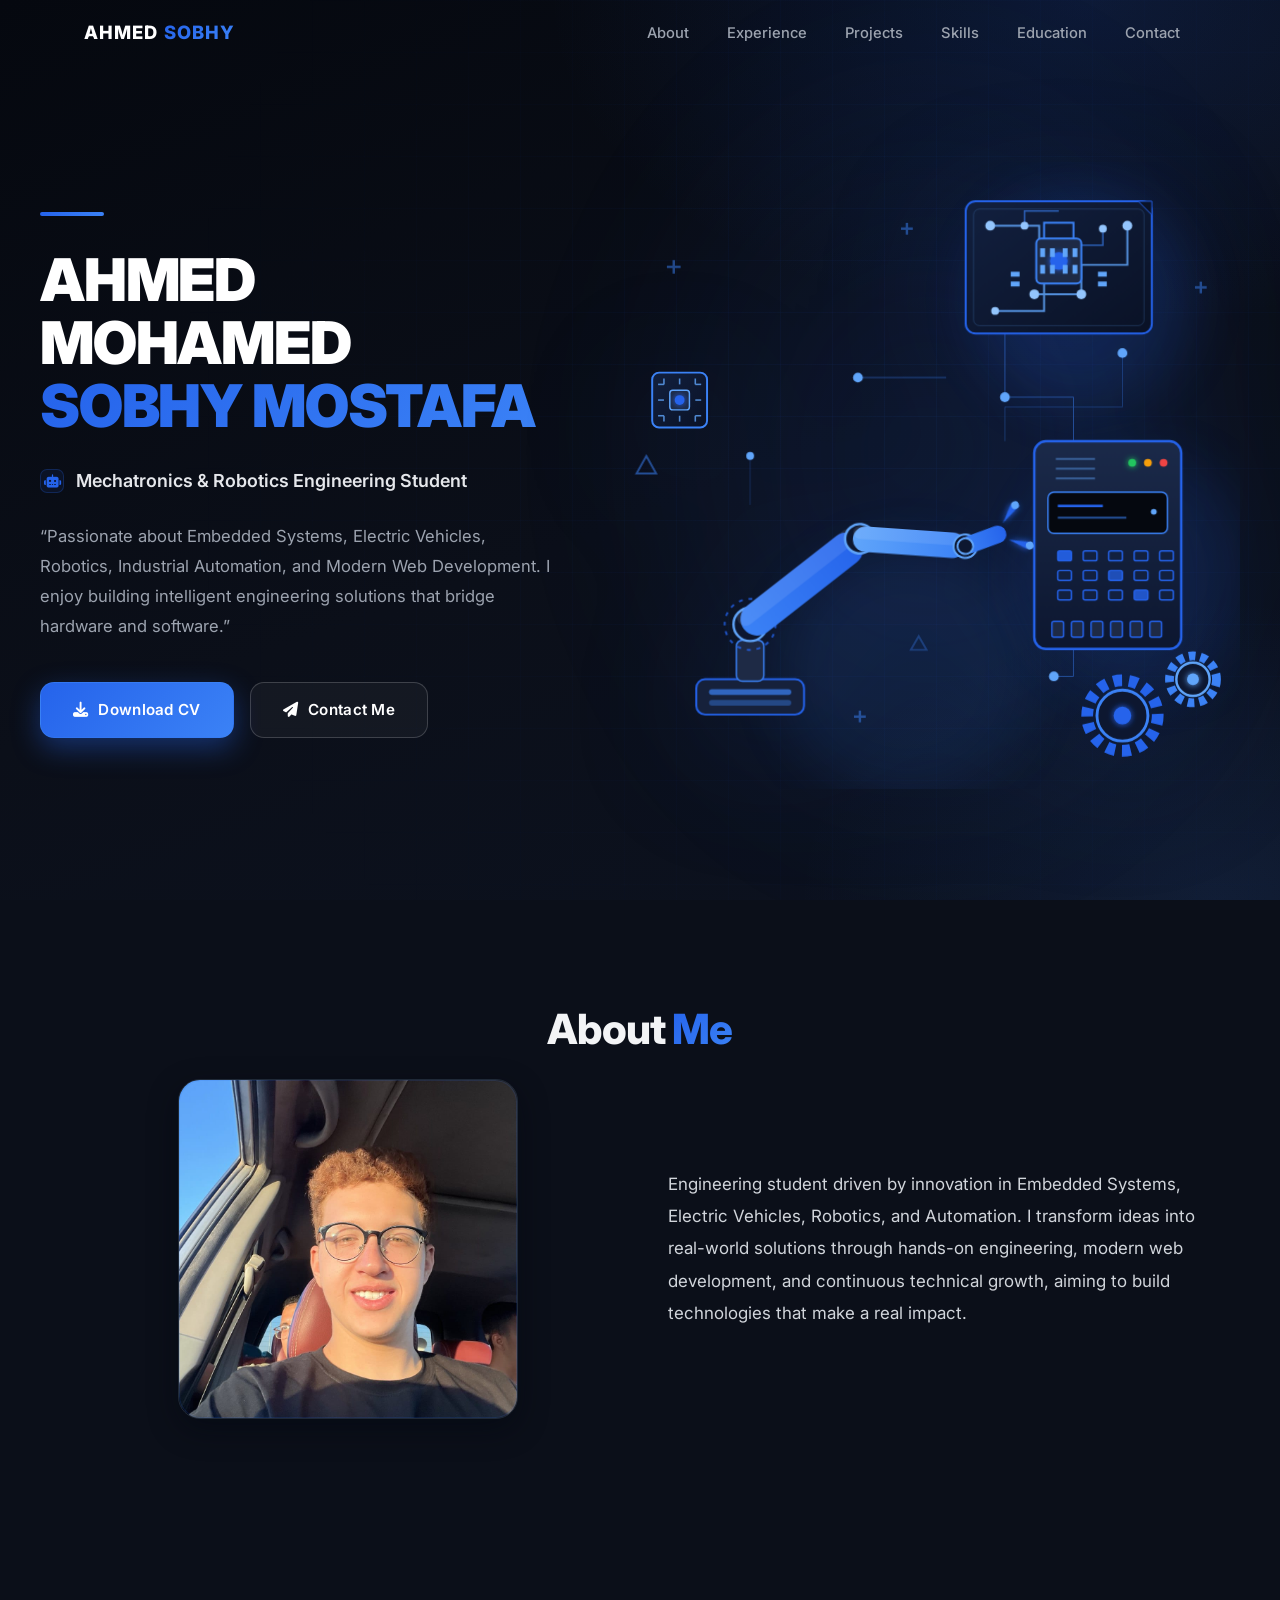
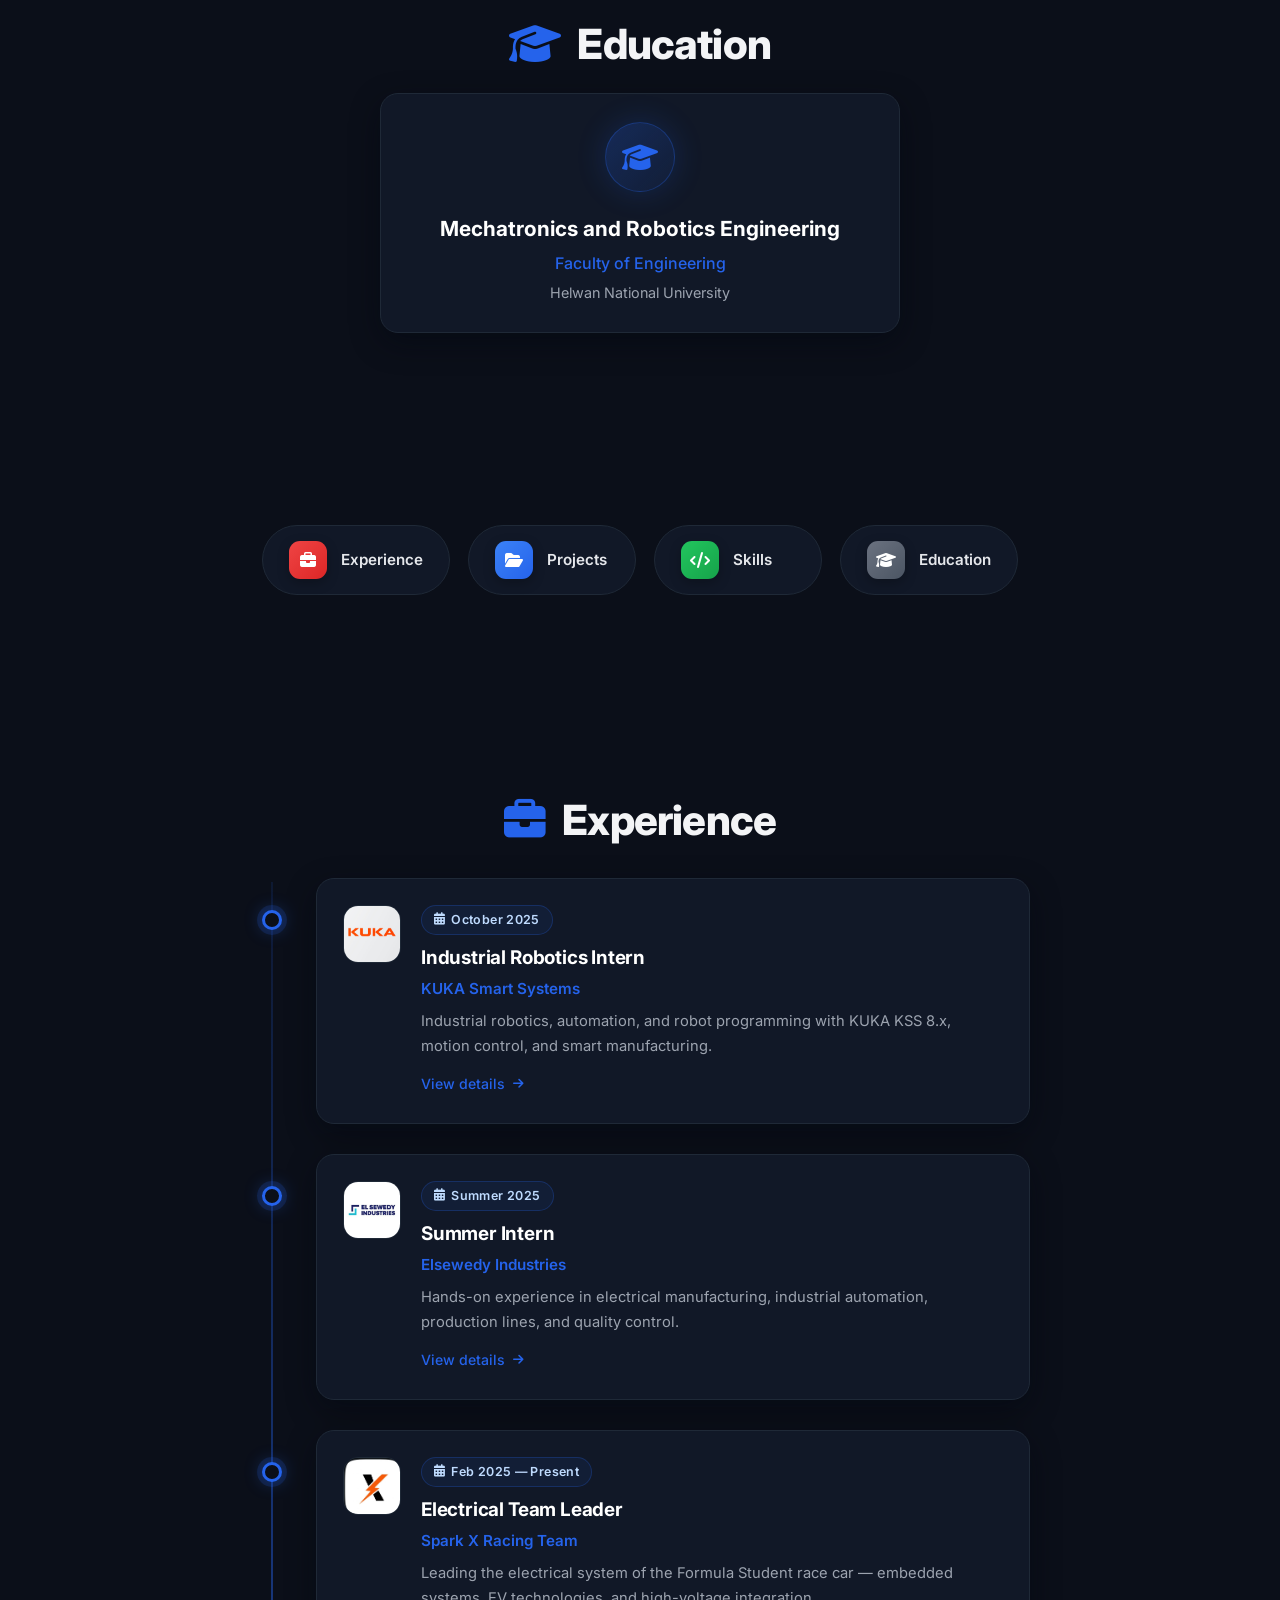
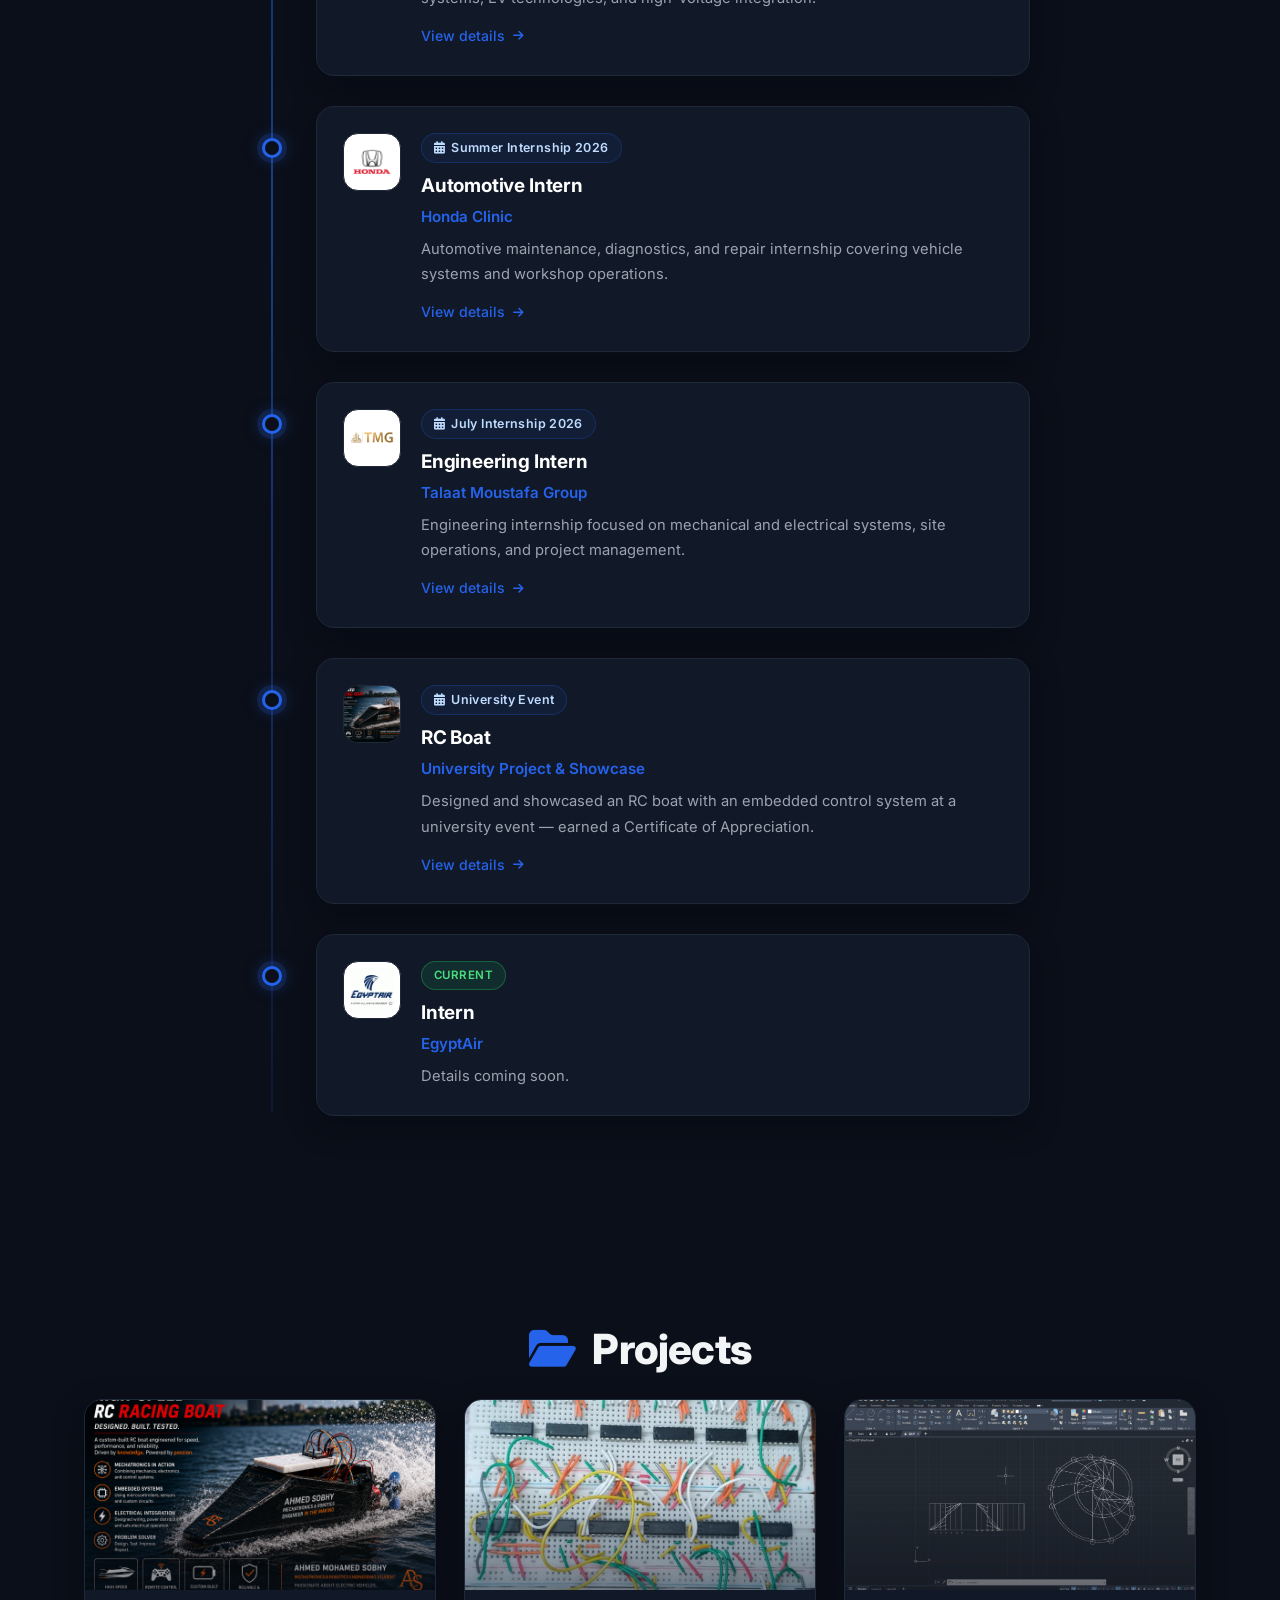
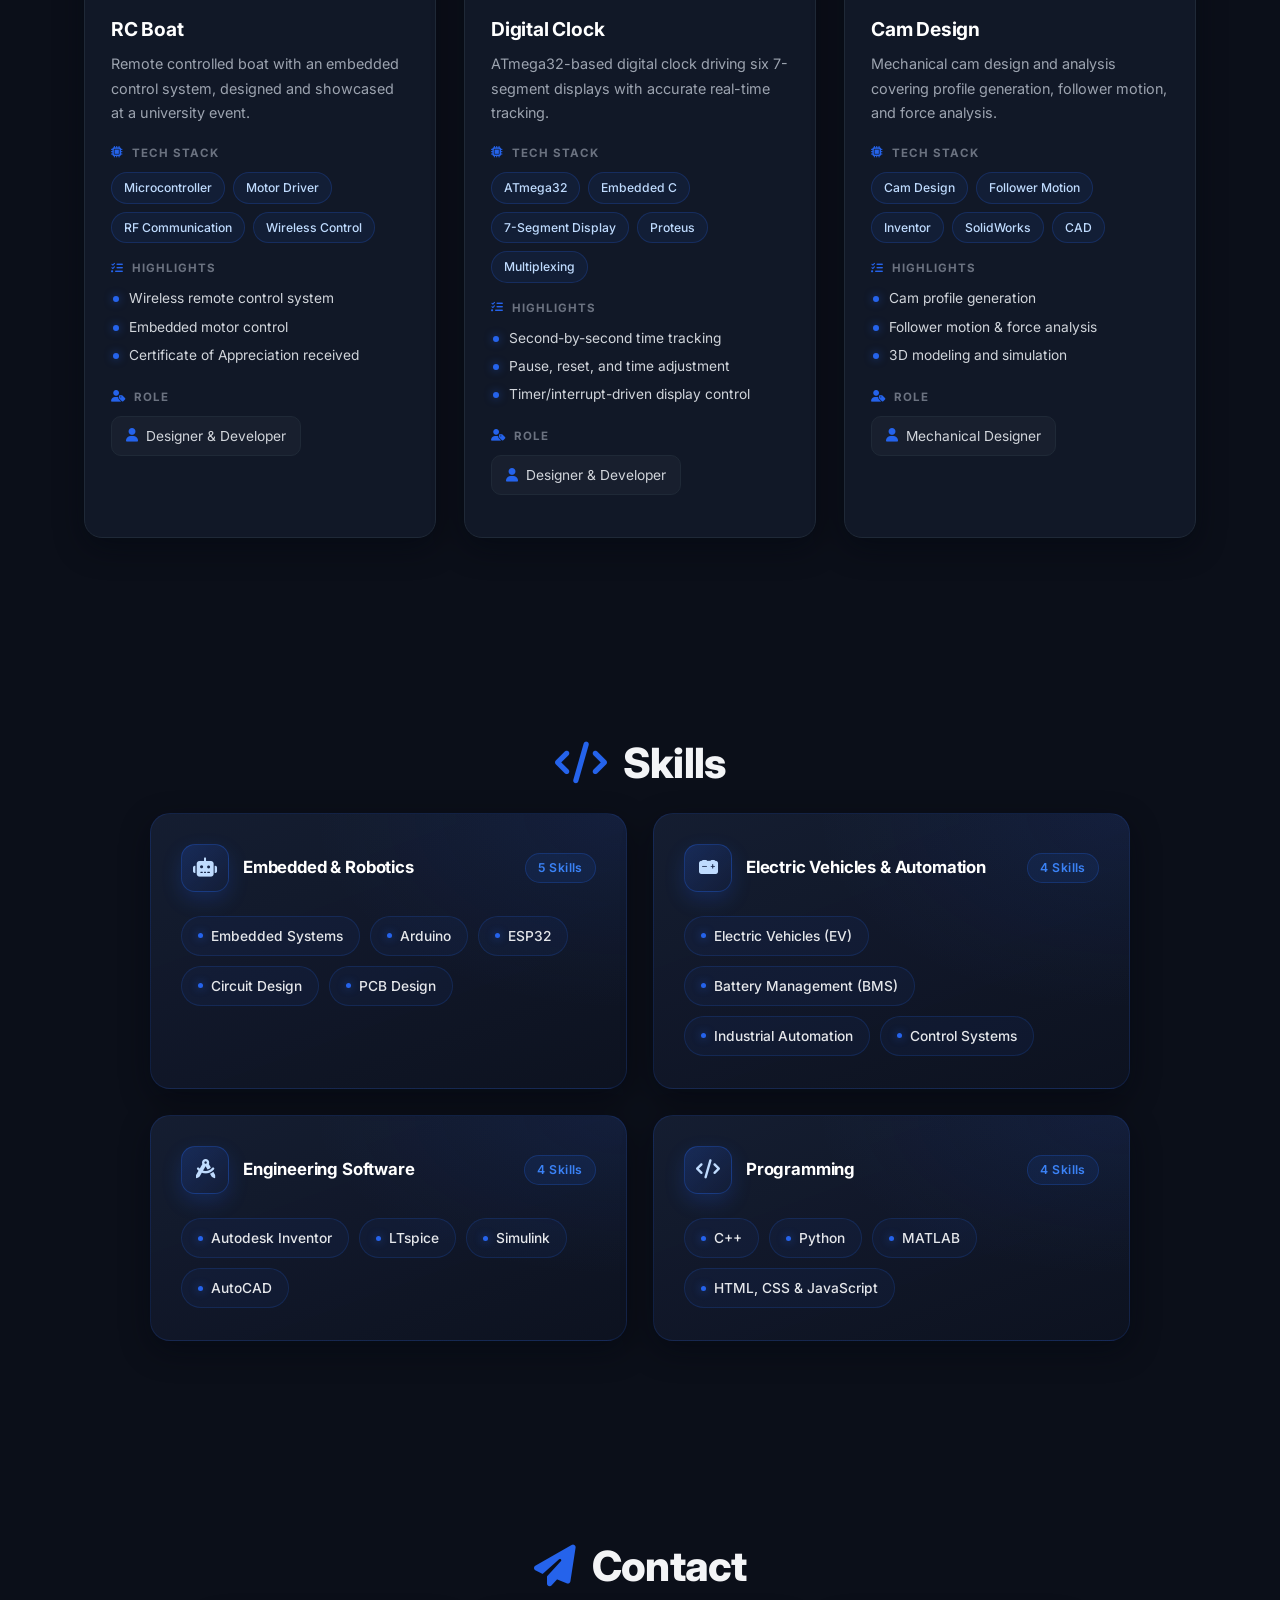
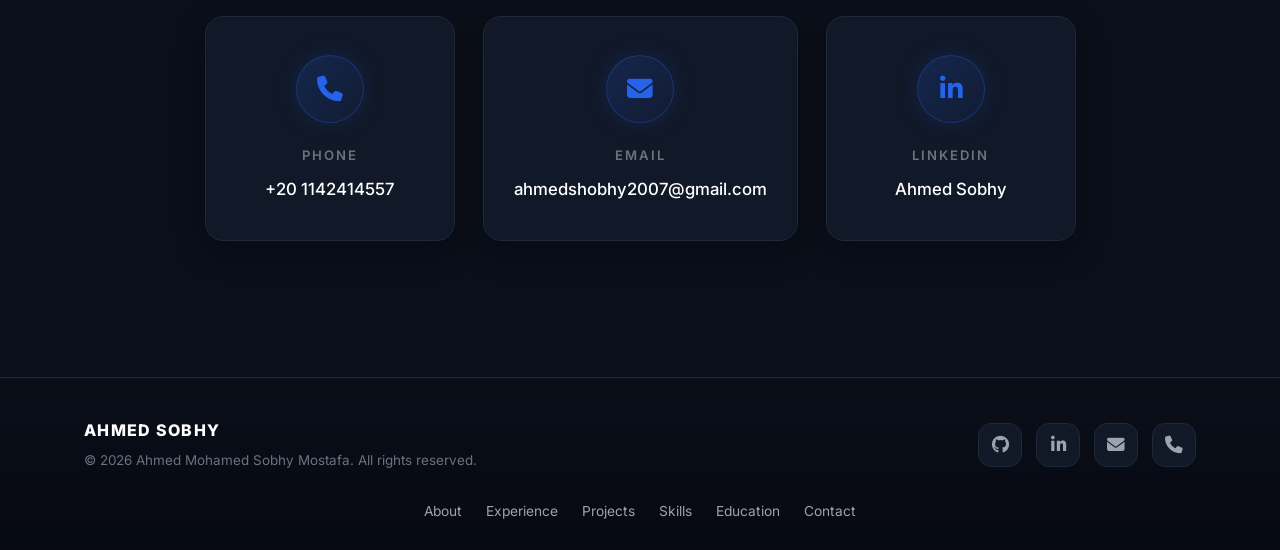
==== index.html @ dc1db017 "Initial portfolio website Initial portfolio website" ====
<!DOCTYPE html>
<html lang="en">
<head>
  <meta charset="UTF-8" />
  <meta name="viewport" content="width=device-width, initial-scale=1.0" />
  <title>Ahmed Mohamed Sobhy | Mechatronics &amp; Robotics Engineer</title>
  <meta name="description" content="Personal brand website of Ahmed Mohamed Sobhy Mostafa - Mechatronics & Robotics Engineering Student, Embedded Systems Engineer, Web Developer, and EV Enthusiast." />
  <link rel="preconnect" href="https://fonts.googleapis.com" />
  <link rel="preconnect" href="https://fonts.gstatic.com" crossorigin />
  <link href="https://fonts.googleapis.com/css2?family=Inter:wght@300;400;500;600;700;800;900&display=swap" rel="stylesheet" />
  <link rel="stylesheet" href="https://cdnjs.cloudflare.com/ajax/libs/font-awesome/6.5.1/css/all.min.css" />
  <style>
    /* ===== RESET & BASE ===== */
    *, *::before, *::after { margin: 0; padding: 0; box-sizing: border-box; }
    :root {
      --primary: #2563EB;
      --primary-hover: #3B82F6;
      --primary-soft: rgba(37,99,235,0.08);
      --dark: #0B0F19;
      --dark-card: #111827;
      --dark-card-hover: #151F33;
      --dark-border: #1F2937;
      --text: #F3F4F6;
      --text-muted: #9CA3AF;
      --radius: 18px;
      --shadow: 0 10px 30px rgba(2, 6, 16, 0.45);
      --shadow-hover: 0 22px 50px rgba(2, 6, 16, 0.6), 0 8px 30px rgba(37,99,235,0.14);
    }
    html { scroll-behavior: smooth; }
    body {
      font-family: 'Inter', sans-serif;
      background: var(--dark);
      color: var(--text);
      min-height: 100vh;
      overflow-x: hidden;
      line-height: 1.6;
      -webkit-font-smoothing: antialiased;
    }
    a { color: inherit; text-decoration: none; }
    img { max-width: 100%; display: block; }
    button { font-family: inherit; }

    /* ===== SCROLLBAR ===== */
    ::-webkit-scrollbar { width: 9px; }
    ::-webkit-scrollbar-track { background: var(--dark); }
    ::-webkit-scrollbar-thumb { background: linear-gradient(var(--primary), var(--primary-hover)); border-radius: 5px; }

    /* ===== BACKGROUND LAYERS (subtle circuit + particles) ===== */
    .bg-circuit {
      position: fixed;
      inset: 0;
      z-index: 0;
      pointer-events: none;
      background-image:
        linear-gradient(rgba(37,99,235,0.035) 1px, transparent 1px),
        linear-gradient(90deg, rgba(37,99,235,0.035) 1px, transparent 1px);
      background-size: 64px 64px;
      -webkit-mask-image: linear-gradient(to bottom, #000 0%, transparent 75%);
      mask-image: linear-gradient(to bottom, #000 0%, transparent 75%);
    }
    .bg-glow {
      position: fixed;
      inset: 0;
      z-index: 0;
      pointer-events: none;
      background:
        radial-gradient(900px 600px at 15% -5%, rgba(37,99,235,0.10), transparent 60%),
        radial-gradient(800px 500px at 90% 30%, rgba(37,99,235,0.07), transparent 60%);
    }
    .bg-particles { position: fixed; inset: 0; z-index: 0; pointer-events: none; overflow: hidden; }
    .particle {
      position: absolute;
      bottom: -12px;
      width: 5px;
      height: 5px;
      border-radius: 50%;
      background: rgba(59,130,246,0.55);
      box-shadow: 0 0 10px rgba(59,130,246,0.7);
      animation: particleUp linear infinite;
    }
    @keyframes particleUp {
      0% { transform: translateY(0); opacity: 0; }
      8% { opacity: 1; }
      92% { opacity: 1; }
      100% { transform: translateY(-108vh); opacity: 0; }
    }

    /* ===== UTILITY ===== */
    .container { max-width: 1160px; margin: 0 auto; padding: 0 24px; }
    .section { position: relative; z-index: 1; padding: 96px 0; }
    section[id] { scroll-margin-top: 92px; }
    .section-title {
      font-size: clamp(1.8rem, 4vw, 2.6rem);
      font-weight: 800;
      text-align: center;
      margin-bottom: 16px;
      letter-spacing: -0.02em;
    }
    .section-sub {
      text-align: center;
      color: var(--text-muted);
      font-size: 1.02rem;
      max-width: 560px;
      margin: 0 auto 56px;
      line-height: 1.7;
    }
    .gradient-text {
      background: linear-gradient(135deg, var(--primary), var(--primary-hover));
      -webkit-background-clip: text;
      -webkit-text-fill-color: transparent;
      background-clip: text;
    }
    .card {
      background: var(--dark-card);
      border: 1px solid var(--dark-border);
      border-radius: var(--radius);
      padding: 28px;
      box-shadow: var(--shadow);
      transition: transform 0.35s cubic-bezier(0.22, 1, 0.36, 1), box-shadow 0.35s ease, border-color 0.35s ease, background 0.35s ease;
    }
    .card:hover {
      border-color: rgba(37,99,235,0.5);
      background: var(--dark-card-hover);
      box-shadow: var(--shadow-hover);
      transform: translateY(-6px);
    }
    .card-hover { cursor: pointer; }

    /* ===== TAG ===== */
    .tag {
      display: inline-block;
      background: var(--primary-soft);
      border: 1px solid rgba(37,99,235,0.25);
      color: #BFDBFE;
      padding: 5px 14px;
      border-radius: 20px;
      font-size: 0.82rem;
      margin: 3px 3px 0 0;
    }

    /* ===== ANIMATIONS ===== */
    .fade-up {
      opacity: 0;
      transform: translateY(40px);
      transition: opacity 0.7s cubic-bezier(0.22, 1, 0.36, 1), transform 0.7s cubic-bezier(0.22, 1, 0.36, 1);
    }
    .fade-up.visible { opacity: 1; transform: translateY(0); }
    .fade-left {
      opacity: 0;
      transform: translateX(-50px);
      transition: opacity 0.7s cubic-bezier(0.22, 1, 0.36, 1), transform 0.7s cubic-bezier(0.22, 1, 0.36, 1);
    }
    .fade-left.visible { opacity: 1; transform: translateX(0); }
    .fade-right {
      opacity: 0;
      transform: translateX(50px);
      transition: opacity 0.7s cubic-bezier(0.22, 1, 0.36, 1), transform 0.7s cubic-bezier(0.22, 1, 0.36, 1);
    }
    .fade-right.visible { opacity: 1; transform: translateX(0); }
    .fade-scale {
      opacity: 0;
      transform: scale(0.92);
      transition: opacity 0.6s ease, transform 0.6s ease;
    }
    .fade-scale.visible { opacity: 1; transform: scale(1); }
    .delay-1 { transition-delay: 0.1s; }
    .delay-2 { transition-delay: 0.2s; }
    .delay-3 { transition-delay: 0.3s; }
    .delay-4 { transition-delay: 0.4s; }
    .delay-5 { transition-delay: 0.5s; }
    .delay-6 { transition-delay: 0.6s; }
    .delay-7 { transition-delay: 0.7s; }
    .delay-8 { transition-delay: 0.8s; }

    /* ===== NAVBAR ===== */
    .navbar {
      position: fixed;
      top: 0;
      left: 0;
      right: 0;
      z-index: 1000;
      padding: 18px 0;
      transition: all 0.4s ease;
      background: transparent;
    }
    .navbar.scrolled {
      padding: 12px 0;
      background: rgba(11, 15, 25, 0.55);
      -webkit-backdrop-filter: blur(18px);
      backdrop-filter: blur(18px);
      border-bottom: 1px solid rgba(37,99,235,0.15);
      box-shadow: 0 10px 30px rgba(2, 6, 16, 0.35);
    }
    .nav-container {
      display: flex;
      align-items: center;
      justify-content: space-between;
    }
    .nav-logo {
      font-size: 1.15rem;
      font-weight: 800;
      letter-spacing: 0.06em;
      color: white;
    }
    .nav-links {
      display: flex;
      align-items: center;
      gap: 6px;
      list-style: none;
    }
    .nav-link {
      position: relative;
      padding: 8px 16px;
      border-radius: 10px;
      font-size: 0.92rem;
      font-weight: 500;
      color: var(--text-muted);
      transition: color 0.3s ease, background 0.3s ease;
    }
    .nav-link::after {
      content: '';
      position: absolute;
      left: 16px;
      right: 16px;
      bottom: 4px;
      height: 2px;
      border-radius: 2px;
      background: linear-gradient(90deg, var(--primary), var(--primary-hover));
      transform: scaleX(0);
      transform-origin: left;
      transition: transform 0.35s ease;
    }
    .nav-link:hover { color: white; }
    .nav-link:hover::after { transform: scaleX(1); }
    .nav-link.active { color: white; background: rgba(37,99,235,0.12); }
    .nav-link.active::after { transform: scaleX(1); }
    .nav-toggle {
      display: none;
      background: none;
      border: 1px solid var(--dark-border);
      color: white;
      font-size: 1.15rem;
      padding: 9px 12px;
      border-radius: 10px;
      cursor: pointer;
      -webkit-backdrop-filter: blur(8px);
      backdrop-filter: blur(8px);
      transition: border-color 0.3s;
    }
    .nav-toggle:hover { border-color: var(--primary); }

    /* ===== HERO ===== */
    .hero {
      position: relative;
      z-index: 1;
      min-height: 100vh;
      display: flex;
      align-items: center;
      overflow: hidden;
      padding: 140px 24px 90px;
      background:
        radial-gradient(900px 550px at 85% 0%, rgba(37,99,235,0.16), transparent 60%),
        radial-gradient(700px 500px at 95% 100%, rgba(59,130,246,0.10), transparent 60%),
        linear-gradient(160deg, #05080F 0%, #0B0F19 55%, #0C1220 100%);
    }
    .hero::before {
      content: '';
      position: absolute;
      inset: 0;
      background-image:
        linear-gradient(rgba(37,99,235,0.06) 1px, transparent 1px),
        linear-gradient(90deg, rgba(37,99,235,0.06) 1px, transparent 1px);
      background-size: 52px 52px;
      -webkit-mask-image: radial-gradient(circle at 70% 45%, #000 0%, transparent 72%);
      mask-image: radial-gradient(circle at 70% 45%, #000 0%, transparent 72%);
      pointer-events: none;
    }
    .hero::after {
      content: '';
      position: absolute;
      top: 0;
      bottom: 0;
      right: 0;
      width: 55%;
      background: radial-gradient(closest-side, rgba(37,99,235,0.12), transparent);
      filter: blur(60px);
      pointer-events: none;
    }
    .hero-inner {
      position: relative;
      z-index: 2;
      width: 100%;
      max-width: 1200px;
      margin: 0 auto;
      display: grid;
      grid-template-columns: 45fr 55fr;
      gap: 60px;
      align-items: center;
    }
    .hero-content { max-width: 560px; }
    .hero-accent-line {
      display: block;
      width: 64px;
      height: 4px;
      border-radius: 2px;
      background: linear-gradient(90deg, var(--primary), var(--primary-hover));
      margin-bottom: 32px;
    }
    .hero-name {
      font-size: clamp(2.3rem, 4.6vw, 3.8rem);
      font-weight: 900;
      line-height: 1.07;
      letter-spacing: -0.02em;
      color: white;
    }
    .hero-name-line { display: block; }
    .hero-role {
      margin-top: 30px;
      display: flex;
      flex-direction: column;
      gap: 12px;
    }
    .hero-role-item {
      display: inline-flex;
      align-items: center;
      gap: 12px;
      font-size: clamp(1rem, 1.4vw, 1.15rem);
      font-weight: 600;
      color: #E5E7EB;
    }
    .hero-role-item i {
      color: var(--primary);
      width: 24px;
      height: 24px;
      border-radius: 7px;
      background: var(--primary-soft);
      border: 1px solid rgba(37,99,235,0.25);
      display: flex;
      align-items: center;
      justify-content: center;
      font-size: 0.85rem;
      flex-shrink: 0;
    }
    .hero-desc {
      margin-top: 26px;
      color: var(--text-muted);
      font-size: clamp(0.98rem, 1.3vw, 1.08rem);
      line-height: 1.8;
      max-width: 520px;
    }
    .hero-buttons {
      margin-top: 40px;
      display: flex;
      flex-wrap: wrap;
      gap: 16px;
    }
    .btn {
      display: inline-flex;
      align-items: center;
      gap: 10px;
      padding: 15px 32px;
      border-radius: 14px;
      font-weight: 600;
      font-size: 0.95rem;
      letter-spacing: 0.02em;
      transition: all 0.35s cubic-bezier(0.22, 1, 0.36, 1);
      cursor: pointer;
    }
    .btn-primary {
      background: linear-gradient(135deg, var(--primary), var(--primary-hover));
      color: white;
      border: 1px solid rgba(59,130,246,0.5);
      box-shadow: 0 10px 28px rgba(37,99,235,0.4);
    }
    .btn-primary:hover {
      transform: translateY(-3px);
      box-shadow: 0 16px 38px rgba(37,99,235,0.55);
      filter: brightness(1.08);
    }
    .btn-primary:active { transform: translateY(-1px); }
    .btn-glass {
      background: rgba(255,255,255,0.04);
      color: white;
      border: 1px solid rgba(255,255,255,0.18);
      -webkit-backdrop-filter: blur(14px);
      backdrop-filter: blur(14px);
    }
    .btn-glass:hover {
      border-color: var(--primary);
      color: var(--primary-hover);
      transform: translateY(-3px);
      background: rgba(37,99,235,0.1);
    }
    .btn-glass:active { transform: translateY(-1px); }

    /* hero entrance animations */
    @keyframes heroFadeUp {
      from { opacity: 0; transform: translateY(36px); }
      to { opacity: 1; transform: translateY(0); }
    }
    .hero-content > * {
      opacity: 0;
      animation: heroFadeUp 0.85s cubic-bezier(0.22, 1, 0.36, 1) forwards;
    }
    .hero-content > *:nth-child(1) { animation-delay: 0.05s; }
    .hero-content > *:nth-child(2) { animation-delay: 0.15s; }
    .hero-content > *:nth-child(3) { animation-delay: 0.25s; }
    .hero-content > *:nth-child(4) { animation-delay: 0.35s; }
    .hero-content > *:nth-child(5) { animation-delay: 0.45s; }
    @keyframes heroArtIn {
      from { opacity: 0; transform: translateX(50px) scale(0.96); }
      to { opacity: 1; transform: translateX(0) scale(1); }
    }
    .hero-art {
      position: relative;
      display: flex;
      align-items: center;
      justify-content: center;
      opacity: 0;
      animation: heroArtIn 1.1s cubic-bezier(0.22, 1, 0.36, 1) 0.2s forwards;
    }
    .hero-art svg {
      width: 100%;
      max-width: 640px;
      height: auto;
      filter: drop-shadow(0 24px 70px rgba(37,99,235,0.18));
    }

    /* SVG component animations */
    @keyframes spin { to { transform: rotate(360deg); } }
    @keyframes spinRev { to { transform: rotate(-360deg); } }
    @keyframes floatY { 0%, 100% { transform: translateY(0); } 50% { transform: translateY(-12px); } }
    @keyframes pulseNode { 0%, 100% { opacity: 1; } 50% { opacity: 0.3; } }
    @keyframes armSway { 0%, 100% { transform: rotate(0deg); } 50% { transform: rotate(3deg); } }
    .art-float { transform-box: fill-box; transform-origin: center; animation: floatY 7s ease-in-out infinite; }
    .art-gear { transform-box: fill-box; transform-origin: center; animation: spin 22s linear infinite; }
    .art-gear-sm { transform-box: fill-box; transform-origin: center; animation: spinRev 15s linear infinite; }
    .art-arm {
      transform-box: view-box;
      transform-origin: 140px 472px;
      animation: armSway 9s ease-in-out infinite;
    }
    .art-node { animation: pulseNode 2.6s ease-in-out infinite; }

    @media (prefers-reduced-motion: reduce) {
      .hero-content > *, .hero-art, .art-float, .art-gear, .art-gear-sm, .art-arm, .art-node, .particle {
        animation: none;
        opacity: 1;
        transform: none;
      }
    }

    /* ===== ABOUT ===== */
    .about-grid {
      display: grid;
      gap: 56px;
      align-items: center;
    }
    @media (min-width: 768px) { .about-grid { grid-template-columns: 1fr 1fr; } }
    .about-image-wrapper { display: flex; justify-content: center; }
    .about-image {
      width: 280px;
      height: 280px;
      position: relative;
      border-radius: 22px;
      background: var(--dark-card);
      border: 1px solid var(--dark-border);
      display: flex;
      align-items: center;
      justify-content: center;
      overflow: hidden;
      box-shadow: var(--shadow);
    }
    @media (min-width: 768px) { .about-image { width: 340px; height: 340px; } }
    .about-image::before {
      content: '';
      position: absolute;
      inset: -5px;
      border-radius: 26px;
      background: linear-gradient(135deg, var(--primary), var(--primary-hover));
      z-index: -1;
      opacity: 0.3;
      transform: rotate(5deg);
    }
    .about-image::after {
      content: '';
      position: absolute;
      inset: 0;
      border-radius: 22px;
      box-shadow: inset 0 0 0 1px rgba(37,99,235,0.15);
    }
    .about-text { color: #D1D5DB; line-height: 1.9; font-size: 1.06rem; }
    .about-text p + p { margin-top: 16px; }

    /* ===== BLOCKS GRID ===== */
    .blocks-grid {
      display: flex;
      flex-wrap: wrap;
      justify-content: center;
      gap: 18px;
    }
    .block-item {
      display: flex;
      align-items: center;
      gap: 14px;
      padding: 15px 26px;
      border-radius: 50px;
      background: var(--dark-card);
      border: 1px solid var(--dark-border);
      cursor: pointer;
      transition: all 0.3s ease;
      min-width: 168px;
    }
    .block-item:hover {
      border-color: var(--primary);
      background: rgba(37,99,235,0.06);
      transform: translateY(-3px);
      box-shadow: 0 10px 26px rgba(37,99,235,0.16);
    }
    .block-icon {
      width: 38px;
      height: 38px;
      border-radius: 11px;
      display: flex;
      align-items: center;
      justify-content: center;
      font-size: 1rem;
      color: white;
      flex-shrink: 0;
      transition: transform 0.3s ease;
      box-shadow: 0 4px 12px rgba(0,0,0,0.25);
    }
    .block-item:hover .block-icon { transform: scale(1.1) rotate(-4deg); }
    .block-label { font-size: 0.95rem; font-weight: 600; color: #E5E7EB; white-space: nowrap; }
    .icon-red { background: linear-gradient(135deg, #EF4444, #DC2626); }
    .icon-blue { background: linear-gradient(135deg, #3B82F6, #2563EB); }
    .icon-green { background: linear-gradient(135deg, #22C55E, #16A34A); }
    .icon-yellow { background: linear-gradient(135deg, #EAB308, #CA8A04); }
    .icon-purple { background: linear-gradient(135deg, #A855F7, #9333EA); }
    .icon-gray { background: linear-gradient(135deg, #6B7280, #4B5563); }

    /* ===== EXPERIENCE TIMELINE ===== */
    .timeline {
      position: relative;
      max-width: 780px;
      margin: 0 auto;
      padding: 8px 0;
    }
    .timeline::before {
      content: '';
      position: absolute;
      left: 21px;
      top: 12px;
      bottom: 12px;
      width: 2px;
      background: linear-gradient(to bottom, rgba(37,99,235,0.12), rgba(37,99,235,0.55), rgba(37,99,235,0.12));
    }
    .timeline-item {
      position: relative;
      padding-left: 66px;
      margin-bottom: 30px;
    }
    .timeline-item:last-child { margin-bottom: 0; }
    .timeline-dot {
      position: absolute;
      left: 12px;
      top: 32px;
      width: 20px;
      height: 20px;
      border-radius: 50%;
      background: var(--dark);
      border: 3px solid var(--primary);
      box-shadow: 0 0 0 5px rgba(37,99,235,0.16), 0 0 18px rgba(37,99,235,0.45);
      transition: all 0.3s ease;
    }
    .timeline-item:hover .timeline-dot {
      box-shadow: 0 0 0 9px rgba(37,99,235,0.22), 0 0 26px rgba(37,99,235,0.6);
    }
    .timeline-card {
      display: flex;
      align-items: flex-start;
      gap: 20px;
      padding: 26px;
    }
    .timeline-icon {
      width: 58px;
      height: 58px;
      border-radius: 15px;
      overflow: hidden;
      background: rgba(37,99,235,0.08);
      border: 1px solid var(--dark-border);
      display: flex;
      align-items: center;
      justify-content: center;
      flex-shrink: 0;
    }
    .timeline-icon img { width: 100%; height: 100%; object-fit: cover; }
    .timeline-icon.light { background: #fff; }
    .timeline-icon.light img { object-fit: contain; padding: 6px; }
    .exp-body { flex: 1; min-width: 0; }
    .exp-meta {
      display: flex;
      align-items: center;
      gap: 10px;
      margin-bottom: 8px;
      flex-wrap: wrap;
    }
    .timeline-date {
      display: inline-flex;
      align-items: center;
      gap: 6px;
      font-size: 0.78rem;
      font-weight: 600;
      color: #BFDBFE;
      background: var(--primary-soft);
      border: 1px solid rgba(37,99,235,0.25);
      padding: 4px 12px;
      border-radius: 20px;
      letter-spacing: 0.03em;
    }
    .exp-badge {
      background: rgba(34,197,94,0.12);
      border: 1px solid rgba(34,197,94,0.35);
      color: #4ADE80;
      font-size: 0.72rem;
      font-weight: 600;
      padding: 4px 12px;
      border-radius: 20px;
      letter-spacing: 0.04em;
      text-transform: uppercase;
    }
    .exp-title { font-size: 1.18rem; font-weight: 700; color: white; margin-bottom: 4px; letter-spacing: -0.01em; }
    .exp-company { color: var(--primary); font-weight: 600; margin-bottom: 8px; font-size: 0.95rem; }
    .exp-desc { color: var(--text-muted); font-size: 0.92rem; line-height: 1.7; }
    .exp-link {
      display: inline-flex;
      align-items: center;
      gap: 8px;
      margin-top: 14px;
      color: var(--primary);
      font-weight: 500;
      font-size: 0.88rem;
      transition: gap 0.3s ease, color 0.3s ease;
    }
    .timeline-card:hover .exp-link { gap: 14px; color: var(--primary-hover); }
    .exp-link i { font-size: 0.75rem; }

    /* ===== PROJECTS ===== */
    .proj-grid {
      display: grid;
      gap: 28px;
    }
    @media (min-width: 640px) { .proj-grid { grid-template-columns: repeat(2, 1fr); } }
    @media (min-width: 1024px) { .proj-grid { grid-template-columns: repeat(3, 1fr); } }
    .proj-card {
      display: flex;
      flex-direction: column;
      padding: 0;
      overflow: hidden;
      height: 100%;
    }
    .proj-image {
      position: relative;
      width: 100%;
      height: 190px;
      overflow: hidden;
      background: linear-gradient(135deg, rgba(37,99,235,0.05), rgba(37,99,235,0.12));
    }
    .proj-image::after {
      content: '';
      position: absolute;
      inset: 0;
      background: linear-gradient(to top, rgba(11,15,25,0.5), transparent 55%);
    }
    .proj-image img { width: 100%; height: 100%; object-fit: cover; transition: transform 0.6s cubic-bezier(0.22, 1, 0.36, 1); }
    .proj-card:hover .proj-image img { transform: scale(1.08); }
    .proj-body { padding: 24px 26px 26px; display: flex; flex-direction: column; flex: 1; }
    .proj-title { font-size: 1.2rem; font-weight: 700; color: white; margin-bottom: 8px; letter-spacing: -0.01em; }
    .proj-desc { font-size: 0.9rem; color: var(--text-muted); line-height: 1.7; margin-bottom: 18px; }
    .proj-block { margin-bottom: 16px; }
    .proj-block-label {
      display: flex;
      align-items: center;
      gap: 8px;
      font-size: 0.72rem;
      font-weight: 700;
      letter-spacing: 0.09em;
      text-transform: uppercase;
      color: #6B7280;
      margin-bottom: 10px;
    }
    .proj-block-label i { color: var(--primary); }
    .proj-tech { display: flex; flex-wrap: wrap; gap: 8px; }
    .tech-chip {
      font-size: 0.76rem;
      font-weight: 500;
      color: #BFDBFE;
      background: var(--primary-soft);
      border: 1px solid rgba(37,99,235,0.22);
      padding: 5px 12px;
      border-radius: 20px;
    }
    .proj-features { list-style: none; }
    .proj-features li {
      position: relative;
      padding-left: 18px;
      font-size: 0.86rem;
      color: #D1D5DB;
      line-height: 1.6;
      margin-bottom: 6px;
    }
    .proj-features li::before {
      content: '';
      position: absolute;
      left: 2px;
      top: 9px;
      width: 6px;
      height: 6px;
      border-radius: 50%;
      background: var(--primary);
      box-shadow: 0 0 8px rgba(37,99,235,0.6);
    }
    .proj-role {
      display: inline-flex;
      align-items: center;
      gap: 8px;
      font-size: 0.86rem;
      color: #D1D5DB;
      background: rgba(255,255,255,0.03);
      border: 1px solid var(--dark-border);
      padding: 8px 14px;
      border-radius: 10px;
      align-self: flex-start;
    }
    .proj-role i { color: var(--primary); }
    .proj-link {
      margin-top: 18px;
      color: var(--primary);
      font-weight: 600;
      font-size: 0.9rem;
      display: inline-flex;
      align-items: center;
      gap: 8px;
      transition: gap 0.3s ease, color 0.3s ease;
    }
    .proj-card:hover .proj-link { gap: 14px; color: var(--primary-hover); }

    /* ===== SKILLS ===== */
    .skills-grid {
      display: grid;
      grid-template-columns: repeat(2, 1fr);
      gap: 26px;
      max-width: 980px;
      margin: 0 auto;
    }
    .skill-card {
      position: relative;
      padding: 30px 30px 32px;
      border-radius: 20px;
      background:
        radial-gradient(120% 130% at 100% 0%, rgba(37,99,235,0.09), transparent 55%),
        linear-gradient(160deg, rgba(23,32,54,0.85), rgba(13,19,33,0.9));
      border: 1px solid rgba(37,99,235,0.16);
      box-shadow: var(--shadow);
      overflow: hidden;
      transition: transform 0.35s cubic-bezier(0.22, 1, 0.36, 1), border-color 0.35s ease, box-shadow 0.35s ease;
    }
    .skill-card::before {
      content: '';
      position: absolute;
      top: 0;
      left: 10%;
      right: 10%;
      height: 1px;
      background: linear-gradient(90deg, transparent, rgba(96,165,250,0.7), transparent);
      opacity: 0;
      transition: opacity 0.35s ease;
    }
    .skill-card:hover {
      border-color: rgba(37,99,235,0.45);
      box-shadow: var(--shadow-hover);
      transform: translateY(-6px);
    }
    .skill-card:hover::before { opacity: 1; }
    .skill-card-top {
      display: flex;
      align-items: center;
      justify-content: space-between;
      gap: 12px;
      margin-bottom: 24px;
    }
    .skill-card-head { display: flex; align-items: center; gap: 14px; min-width: 0; }
    .skill-icon {
      width: 48px;
      height: 48px;
      border-radius: 14px;
      display: flex;
      align-items: center;
      justify-content: center;
      font-size: 1.2rem;
      color: #BFDBFE;
      background: linear-gradient(135deg, rgba(37,99,235,0.22), rgba(37,99,235,0.05));
      border: 1px solid rgba(37,99,235,0.32);
      box-shadow: 0 8px 20px rgba(37,99,235,0.2);
      flex-shrink: 0;
      transition: transform 0.3s ease, box-shadow 0.3s ease;
    }
    .skill-card:hover .skill-icon { transform: scale(1.08) rotate(-4deg); box-shadow: 0 10px 26px rgba(37,99,235,0.32); }
    .skill-category-title {
      font-size: 1.05rem;
      font-weight: 700;
      color: white;
      letter-spacing: -0.01em;
      line-height: 1.3;
    }
    .skill-count {
      font-size: 0.76rem;
      font-weight: 600;
      color: var(--primary-hover);
      background: rgba(37,99,235,0.1);
      border: 1px solid rgba(37,99,235,0.25);
      padding: 4px 12px;
      border-radius: 999px;
      letter-spacing: 0.04em;
      white-space: nowrap;
      flex-shrink: 0;
    }
    .skill-badges { display: flex; flex-wrap: wrap; gap: 10px; }
    .skill-badge {
      display: inline-flex;
      align-items: center;
      gap: 8px;
      padding: 8px 16px;
      border-radius: 999px;
      background: rgba(37,99,235,0.06);
      border: 1px solid rgba(37,99,235,0.18);
      color: #E5E7EB;
      font-size: 0.86rem;
      font-weight: 500;
      transition: all 0.3s ease;
      cursor: default;
    }
    .skill-badge::before {
      content: '';
      width: 5px;
      height: 5px;
      border-radius: 50%;
      background: var(--primary);
      box-shadow: 0 0 8px rgba(37,99,235,0.7);
      flex-shrink: 0;
    }
    .skill-badge:hover {
      background: rgba(37,99,235,0.15);
      border-color: var(--primary);
      color: white;
      transform: translateY(-3px);
      box-shadow: 0 8px 20px rgba(37,99,235,0.24);
    }

    /* ===== EDUCATION ===== */
    .edu-card { max-width: 520px; margin: 0 auto; text-align: center; }
    .edu-icon {
      width: 70px;
      height: 70px;
      border-radius: 50%;
      background: linear-gradient(135deg, rgba(37,99,235,0.25), rgba(37,99,235,0.08));
      border: 1px solid rgba(37,99,235,0.3);
      display: flex;
      align-items: center;
      justify-content: center;
      font-size: 1.8rem;
      color: var(--primary);
      margin: 0 auto 20px;
      box-shadow: 0 0 30px rgba(37,99,235,0.2);
    }
    .edu-degree { font-size: 1.3rem; font-weight: 700; color: white; margin-bottom: 6px; }
    .edu-faculty { color: var(--primary); font-weight: 500; margin-bottom: 4px; }
    .edu-univ { font-size: 0.9rem; color: var(--text-muted); }

    /* ===== CONTACT ===== */
    .contact-grid {
      display: flex;
      justify-content: center;
      gap: 28px;
      margin-bottom: 40px;
      flex-wrap: wrap;
    }
    .contact-card {
      text-align: center;
      min-width: 250px;
      padding: 38px 30px;
      display: block;
    }
    .contact-icon {
      width: 68px;
      height: 68px;
      border-radius: 50%;
      background: linear-gradient(135deg, rgba(37,99,235,0.2), rgba(37,99,235,0.06));
      display: flex;
      align-items: center;
      justify-content: center;
      font-size: 1.6rem;
      color: var(--primary);
      margin: 0 auto 22px;
      border: 1px solid rgba(37,99,235,0.3);
      box-shadow: 0 0 26px rgba(37,99,235,0.16);
      transition: all 0.3s ease;
    }
    .contact-card:hover .contact-icon { transform: scale(1.08); box-shadow: 0 0 38px rgba(37,99,235,0.3); }
    .contact-label { font-size: 0.82rem; font-weight: 600; color: #6B7280; margin-bottom: 10px; letter-spacing: 2px; text-transform: uppercase; }
    .contact-value { color: white; font-size: 1.05rem; font-weight: 500; transition: color 0.3s; word-break: break-word; }
    .contact-value:hover { color: var(--primary); }

    /* ===== FLOATING BUTTONS ===== */
    .float-btn {
      position: fixed;
      bottom: 24px;
      width: 56px;
      height: 56px;
      border-radius: 50%;
      display: flex;
      align-items: center;
      justify-content: center;
      font-size: 1.6rem;
      z-index: 999;
      cursor: pointer;
      opacity: 0;
      transform: scale(0);
      transition: all 0.35s cubic-bezier(0.22, 1, 0.36, 1);
    }
    .float-btn.show { opacity: 1; transform: scale(1); }
    .whatsapp-float { right: 24px; background: #25D366; color: white; box-shadow: 0 6px 24px rgba(37, 211, 102, 0.45); }
    .whatsapp-float:hover { transform: scale(1.12); background: #20BD5A; }
    .whatsapp-float.show:hover { transform: scale(1.12); }
    .back-to-top {
      right: 96px;
      background: rgba(11,15,25,0.6);
      -webkit-backdrop-filter: blur(12px);
      backdrop-filter: blur(12px);
      border: 1px solid rgba(37,99,235,0.4);
      color: var(--primary);
      box-shadow: 0 6px 24px rgba(2,6,16,0.4);
    }
    .back-to-top:hover { transform: scale(1.12) translateY(-3px); color: white; background: var(--primary); }
    .back-to-top.show:hover { transform: scale(1.12) translateY(-3px); }

    /* ===== FOOTER ===== */
    .footer {
      position: relative;
      z-index: 1;
      border-top: 1px solid var(--dark-border);
      background: linear-gradient(to bottom, rgba(11,15,25,0.4), rgba(6,9,17,0.9));
      padding: 40px 0 28px;
    }
    .footer-top {
      display: flex;
      align-items: center;
      justify-content: space-between;
      gap: 24px;
      flex-wrap: wrap;
      margin-bottom: 28px;
    }
    .footer-name { font-size: 1rem; font-weight: 800; color: white; letter-spacing: 0.08em; margin-bottom: 6px; }
    .footer-copy { color: #6B7280; font-size: 0.84rem; }
    .footer-socials { display: flex; justify-content: center; gap: 14px; }
    .footer-social {
      width: 44px;
      height: 44px;
      border-radius: 13px;
      background: var(--dark-card);
      border: 1px solid var(--dark-border);
      display: flex;
      align-items: center;
      justify-content: center;
      color: var(--text-muted);
      font-size: 1.1rem;
      transition: all 0.3s ease;
    }
    .footer-social:hover {
      color: white;
      border-color: var(--primary);
      background: rgba(37,99,235,0.12);
      transform: translateY(-4px);
      box-shadow: 0 10px 24px rgba(37,99,235,0.22);
    }
    .footer-bottom {
      border-top: 1px solid var(--dark-border);
      padding-top: 22px;
      text-align: center;
    }
    .footer-top-link {
      display: inline-flex;
      align-items: center;
      gap: 8px;
      color: var(--text-muted);
      font-size: 0.85rem;
      transition: color 0.3s, gap 0.3s;
    }
    .footer-top-link:hover { color: var(--primary); gap: 12px; }
    .footer-nav {
      display: flex;
      justify-content: center;
      gap: 24px;
      flex-wrap: wrap;
      list-style: none;
    }
    .footer-nav a { color: var(--text-muted); font-size: 0.86rem; transition: color 0.3s; }
    .footer-nav a:hover { color: var(--primary); }

    /* ===== RESPONSIVE ===== */
    @media (max-width: 1023px) {
      .hero { padding: 130px 24px 80px; }
      .hero-inner { grid-template-columns: 1fr; gap: 50px; }
      .hero-art { margin-top: 40px; }
      .hero-art svg { max-width: 460px; }
    }
    @media (max-width: 768px) {
      .section { padding: 76px 0; }
      .nav-links {
        position: fixed;
        top: 0;
        right: -100%;
        width: 76%;
        max-width: 320px;
        height: 100vh;
        flex-direction: column;
        align-items: flex-start;
        justify-content: flex-start;
        gap: 6px;
        padding: 96px 28px 30px;
        background: rgba(11,15,25,0.92);
        -webkit-backdrop-filter: blur(20px);
        backdrop-filter: blur(20px);
        border-left: 1px solid var(--dark-border);
        transition: right 0.45s cubic-bezier(0.22, 1, 0.36, 1);
        z-index: 998;
      }
      .nav-links.open { right: 0; }
      .nav-link { width: 100%; padding: 14px 16px; font-size: 1.02rem; }
      .nav-link::after { display: none; }
      .nav-toggle { display: inline-flex; }
      .timeline::before { left: 17px; }
      .timeline-item { padding-left: 56px; }
      .timeline-dot { left: 8px; width: 18px; height: 18px; }
      .timeline-card { flex-direction: column; gap: 16px; }
      .timeline-icon { width: 54px; height: 54px; }
      .back-to-top { right: 90px; }
    }
    @media (max-width: 640px) {
      .skills-grid { grid-template-columns: 1fr; }
      .hero-name { font-size: clamp(2.2rem, 9vw, 2.9rem); }
      .hero-art svg { max-width: 340px; }
      .hero-buttons .btn { flex: 1 1 100%; justify-content: center; }
      .contact-grid { gap: 20px; }
      .contact-card { min-width: 100%; }
    }
  </style>
</head>
<body>

  <!-- ===== BACKGROUND LAYERS ===== -->
  <div class="bg-circuit" aria-hidden="true"></div>
  <div class="bg-glow" aria-hidden="true"></div>
  <div class="bg-particles" id="bgParticles" aria-hidden="true"></div>

  <!-- ===== NAVBAR ===== -->
  <nav class="navbar" id="navbar">
    <div class="container nav-container">
      <a href="#hero" class="nav-logo">AHMED <span class="gradient-text">SOBHY</span></a>
      <ul class="nav-links" id="navLinks">
        <li><a href="#about" class="nav-link active">About</a></li>
        <li><a href="#experience" class="nav-link">Experience</a></li>
        <li><a href="#projects" class="nav-link">Projects</a></li>
        <li><a href="#skills" class="nav-link">Skills</a></li>
        <li><a href="#education" class="nav-link">Education</a></li>
        <li><a href="#contact" class="nav-link">Contact</a></li>
      </ul>
      <button class="nav-toggle" id="navToggle" aria-label="Toggle navigation" aria-expanded="false" aria-controls="navLinks">
        <i class="fas fa-bars"></i>
      </button>
    </div>
  </nav>

  <!-- ===== HERO ===== -->
  <section class="hero" id="hero">
    <div class="hero-inner">
      <div class="hero-content">
        <span class="hero-accent-line"></span>
        <h1 class="hero-name">
          <span class="hero-name-line">AHMED MOHAMED</span>
          <span class="hero-name-line gradient-text">SOBHY MOSTAFA</span>
        </h1>
        <div class="hero-role">
          <span class="hero-role-item"><i class="fas fa-robot"></i> Mechatronics &amp; Robotics Engineering Student</span>
        </div>
        <p class="hero-desc">
          &ldquo;Passionate about Embedded Systems, Electric Vehicles, Robotics, Industrial Automation, and Modern Web Development. I enjoy building intelligent engineering solutions that bridge hardware and software.&rdquo;
        </p>
        <div class="hero-buttons">
          <a href="Ahmed Sobhy CV.pdf" class="btn btn-primary" download>
            <i class="fas fa-download"></i> Download CV
          </a>
          <a href="#contact" class="btn btn-glass">
            <i class="fas fa-paper-plane"></i> Contact Me
          </a>
        </div>
      </div>

      <div class="hero-art" aria-hidden="true">
        <svg viewBox="0 0 640 640" xmlns="http://www.w3.org/2000/svg">
          <defs>
            <linearGradient id="armG" x1="0" y1="0" x2="1" y2="0">
              <stop offset="0" stop-color="#3B82F6" />
              <stop offset="1" stop-color="#2563EB" />
            </linearGradient>
            <linearGradient id="armG2" x1="0" y1="0" x2="1" y2="0">
              <stop offset="0" stop-color="#60A5FA" />
              <stop offset="1" stop-color="#3B82F6" />
            </linearGradient>
            <linearGradient id="panelG" x1="0" y1="0" x2="0" y2="1">
              <stop offset="0" stop-color="#1B2A4A" />
              <stop offset="1" stop-color="#0D1730" />
            </linearGradient>
            <linearGradient id="boardG" x1="0" y1="0" x2="1" y2="1">
              <stop offset="0" stop-color="#12203F" />
              <stop offset="1" stop-color="#0A1226" />
            </linearGradient>
            <filter id="softGlow" x="-80%" y="-80%" width="260%" height="260%">
              <feGaussianBlur stdDeviation="3.5" result="b" />
              <feMerge>
                <feMergeNode in="b" />
                <feMergeNode in="SourceGraphic" />
              </feMerge>
            </filter>
            <filter id="bigGlow" x="-120%" y="-120%" width="340%" height="340%">
              <feGaussianBlur stdDeviation="30" />
            </filter>
          </defs>

          <!-- soft glows -->
          <circle cx="480" cy="140" r="110" fill="#2563EB" opacity="0.15" filter="url(#bigGlow)" />
          <circle cx="300" cy="520" r="130" fill="#3B82F6" opacity="0.10" filter="url(#bigGlow)" />
          <circle cx="540" cy="420" r="120" fill="#2563EB" opacity="0.10" filter="url(#bigGlow)" />

          <!-- circuit lines -->
          <g stroke="#3B82F6" fill="none" opacity="0.5">
            <path d="M250 220 H340" />
            <path d="M400 175 V240 H470 V285" />
            <path d="M520 195 V250 H400 V285" opacity="0.6" />
            <path d="M470 497 V525 H450" />
            <path d="M140 300 V350" opacity="0.5" />
          </g>
          <g fill="#60A5FA">
            <circle cx="250" cy="220" r="5" class="art-node" />
            <circle cx="400" cy="240" r="5" class="art-node" />
            <circle cx="520" cy="195" r="5" class="art-node" />
            <circle cx="450" cy="525" r="5" class="art-node" />
            <circle cx="140" cy="300" r="4" class="art-node" />
          </g>

          <!-- PCB -->
          <g transform="translate(360,40)">
            <g class="art-float">
              <rect x="0" y="0" width="190" height="135" rx="10" fill="url(#boardG)" stroke="#2563EB" stroke-width="2" />
              <path d="M190 0 L190 14 L176 0 Z" fill="#0A1226" stroke="#2563EB" />
              <rect x="8" y="8" width="174" height="119" rx="6" fill="none" stroke="rgba(96,165,250,0.22)" />
              <g stroke="#60A5FA" stroke-width="2" fill="none" opacity="0.85">
                <path d="M25 25 H75 V65 H118" />
                <path d="M165 25 V65 H118 V95 H70" />
                <path d="M30 112 H80 V75 H95" />
              </g>
              <g stroke="#3B82F6" stroke-width="1.6" fill="none" opacity="0.65">
                <path d="M118 45 H140 V28" />
                <path d="M60 25 V10 H95" />
              </g>
              <g fill="#93C5FD">
                <circle cx="25" cy="25" r="5" />
                <circle cx="165" cy="25" r="5" />
                <circle cx="118" cy="95" r="5" />
                <circle cx="70" cy="95" r="5" />
                <circle cx="60" cy="25" r="4" />
                <circle cx="140" cy="28" r="4" />
                <circle cx="30" cy="112" r="4" />
              </g>
              <rect x="72" y="38" width="46" height="46" rx="5" fill="#1E2A45" stroke="#3B82F6" stroke-width="2" />
              <path d="M80 38 V22 H110 V38" stroke="#3B82F6" fill="none" stroke-width="2" />
              <circle cx="95" cy="61" r="9" fill="#2563EB" filter="url(#softGlow)" />
              <g fill="#60A5FA">
                <rect x="76" y="48" width="5" height="9" />
                <rect x="86" y="48" width="5" height="9" />
                <rect x="99" y="48" width="5" height="9" />
                <rect x="109" y="48" width="5" height="9" />
                <rect x="76" y="65" width="5" height="9" />
                <rect x="86" y="65" width="5" height="9" />
                <rect x="99" y="65" width="5" height="9" />
                <rect x="109" y="65" width="5" height="9" />
                <rect x="46" y="72" width="9" height="5" />
                <rect x="46" y="82" width="9" height="5" />
                <rect x="135" y="72" width="9" height="5" />
                <rect x="135" y="82" width="9" height="5" />
              </g>
            </g>
          </g>

          <!-- PLC cabinet -->
          <g transform="translate(430,285)">
            <g class="art-float">
              <rect x="0" y="0" width="150" height="212" rx="12" fill="url(#panelG)" stroke="#2563EB" stroke-width="2.5" />
              <g stroke="rgba(96,165,250,0.45)" stroke-width="2">
                <line x1="22" y1="18" x2="62" y2="18" />
                <line x1="22" y1="28" x2="62" y2="28" />
                <line x1="22" y1="38" x2="62" y2="38" />
              </g>
              <circle cx="100" cy="22" r="4" fill="#22C55E" filter="url(#softGlow)" />
              <circle cx="116" cy="22" r="4" fill="#F59E0B" />
              <circle cx="132" cy="22" r="4" fill="#EF4444" />
              <rect x="14" y="52" width="122" height="42" rx="6" fill="#05080F" stroke="#3B82F6" stroke-width="1.5" />
              <line x1="24" y1="66" x2="70" y2="66" stroke="#2563EB" stroke-width="2.5" />
              <line x1="24" y1="78" x2="94" y2="78" stroke="#3B82F6" stroke-width="2" opacity="0.6" />
              <circle cx="122" cy="72" r="3" fill="#60A5FA" class="art-node" />
              <g fill="#12203F" stroke="#2563EB" stroke-width="1.5">
                <rect x="24" y="112" width="14" height="10" rx="2" />
                <rect x="50" y="112" width="14" height="10" rx="2" />
                <rect x="76" y="112" width="14" height="10" rx="2" />
                <rect x="102" y="112" width="14" height="10" rx="2" />
                <rect x="128" y="112" width="14" height="10" rx="2" />
                <rect x="24" y="132" width="14" height="10" rx="2" />
                <rect x="50" y="132" width="14" height="10" rx="2" />
                <rect x="76" y="132" width="14" height="10" rx="2" />
                <rect x="102" y="132" width="14" height="10" rx="2" />
                <rect x="128" y="132" width="14" height="10" rx="2" />
                <rect x="24" y="152" width="14" height="10" rx="2" />
                <rect x="50" y="152" width="14" height="10" rx="2" />
                <rect x="76" y="152" width="14" height="10" rx="2" />
                <rect x="102" y="152" width="14" height="10" rx="2" />
                <rect x="128" y="152" width="14" height="10" rx="2" />
              </g>
              <g fill="#2563EB">
                <rect x="24" y="112" width="14" height="10" rx="2" opacity="0.9" />
                <rect x="76" y="132" width="14" height="10" rx="2" opacity="0.7" />
                <rect x="102" y="152" width="14" height="10" rx="2" opacity="0.8" />
              </g>
              <g fill="#1E2A45" stroke="#2563EB" stroke-width="1.5">
                <rect x="18" y="184" width="12" height="16" rx="2" />
                <rect x="38" y="184" width="12" height="16" rx="2" />
                <rect x="58" y="184" width="12" height="16" rx="2" />
                <rect x="78" y="184" width="12" height="16" rx="2" />
                <rect x="98" y="184" width="12" height="16" rx="2" />
                <rect x="118" y="184" width="12" height="16" rx="2" />
              </g>
            </g>
          </g>

          <!-- floating chip -->
          <g transform="translate(40,215)">
            <g class="art-float">
              <rect x="0" y="0" width="56" height="56" rx="7" fill="url(#boardG)" stroke="#3B82F6" stroke-width="2" />
              <rect x="18" y="18" width="20" height="20" rx="3" fill="#1E2A45" stroke="#60A5FA" stroke-width="1.5" />
              <circle cx="28" cy="28" r="5" fill="#2563EB" filter="url(#softGlow)" />
              <g stroke="#60A5FA" stroke-width="1.6" opacity="0.8">
                <line x1="12" y1="6" x2="12" y2="12" />
                <line x1="28" y1="6" x2="28" y2="12" />
                <line x1="44" y1="6" x2="44" y2="12" />
                <line x1="12" y1="44" x2="12" y2="50" />
                <line x1="28" y1="44" x2="28" y2="50" />
                <line x1="44" y1="44" x2="44" y2="50" />
                <line x1="6" y1="12" x2="12" y2="12" />
                <line x1="6" y1="28" x2="12" y2="28" />
                <line x1="6" y1="44" x2="12" y2="44" />
                <line x1="44" y1="12" x2="50" y2="12" />
                <line x1="44" y1="28" x2="50" y2="28" />
                <line x1="44" y1="44" x2="50" y2="44" />
              </g>
            </g>
          </g>

          <!-- robotic arm -->
          <g transform="translate(140,560)">
            <rect x="-55" y="-32" width="110" height="36" rx="9" fill="#16213B" stroke="#2563EB" stroke-width="2" />
            <rect x="-42" y="-22" width="84" height="6" rx="3" fill="#3B82F6" opacity="0.7" />
            <rect x="-42" y="-11" width="84" height="6" rx="3" fill="#3B82F6" opacity="0.4" />
            <rect x="-14" y="-72" width="28" height="42" rx="6" fill="#1E2A45" stroke="#3B82F6" stroke-width="1.5" />
            <circle cx="0" cy="-88" r="26" fill="none" stroke="#2563EB" stroke-width="2" stroke-dasharray="4 6" opacity="0.8" />
            <g class="art-arm">
              <circle cx="0" cy="-88" r="17" fill="#0D1730" stroke="#60A5FA" stroke-width="2.5" />
              <g transform="translate(0,-88) rotate(-38)">
                <rect x="-8" y="-17" width="150" height="34" rx="17" fill="url(#armG)" />
                <rect x="-8" y="-17" width="150" height="17" rx="8.5" fill="rgba(255,255,255,0.09)" />
                <circle cx="142" cy="0" r="15" fill="#0D1730" stroke="#60A5FA" stroke-width="2.5" />
                <g transform="translate(142,0) rotate(42)">
                  <rect x="-7" y="-13" width="115" height="26" rx="13" fill="url(#armG2)" />
                  <rect x="-7" y="-13" width="115" height="13" rx="6.5" fill="rgba(255,255,255,0.09)" />
                  <circle cx="108" cy="0" r="12" fill="#0D1730" stroke="#60A5FA" stroke-width="2" />
                  <g transform="translate(108,0) rotate(-24)">
                    <rect x="-4" y="-9" width="48" height="18" rx="9" fill="url(#armG)" />
                    <circle cx="0" cy="0" r="8" fill="#0D1730" stroke="#60A5FA" stroke-width="2" />
                    <path d="M44 -9 L58 -24 L66 -20 Z" fill="#2563EB" filter="url(#softGlow)" />
                    <path d="M44 9 L58 24 L66 20 Z" fill="#2563EB" filter="url(#softGlow)" />
                    <circle cx="62" cy="-22" r="4" fill="#60A5FA" class="art-node" />
                    <circle cx="62" cy="22" r="4" fill="#60A5FA" class="art-node" />
                  </g>
                </g>
              </g>
            </g>
          </g>

          <!-- gears -->
          <g transform="translate(520,565)">
            <g class="art-gear">
              <circle r="36" fill="none" stroke="#2563EB" stroke-width="12" stroke-dasharray="9 7" />
              <circle r="26" fill="#0D1730" stroke="#3B82F6" stroke-width="3" />
              <circle r="9" fill="#2563EB" filter="url(#softGlow)" />
            </g>
          </g>
          <g transform="translate(592,528)">
            <g class="art-gear-sm">
              <circle r="24" fill="none" stroke="#3B82F6" stroke-width="9" stroke-dasharray="7 5" />
              <circle r="17" fill="#0D1730" stroke="#60A5FA" stroke-width="2.5" />
              <circle r="6" fill="#60A5FA" filter="url(#softGlow)" />
            </g>
          </g>

          <!-- tech accents -->
          <g stroke="#3B82F6" stroke-width="2.5" opacity="0.5">
            <path d="M62 100 v14 M55 107 h14" />
            <path d="M300 62 v12 M294 68 h12" />
            <path d="M252 560 v12 M246 566 h12" />
            <path d="M600 122 v12 M594 128 h12" />
          </g>
          <g fill="none" stroke="#3B82F6" stroke-width="2" opacity="0.55">
            <path d="M34 300 l10 18 h-20 Z" />
            <path d="M312 484 l8 14 h-16 Z" opacity="0.6" />
          </g>
        </svg>
      </div>
    </div>
  </section>

  <!-- ===== ABOUT ME ===== -->
  <section class="section" id="about">
    <div class="container">
      <h2 class="section-title">About <span class="gradient-text">Me</span></h2>
      <div class="about-grid">
        <div class="about-image-wrapper fade-left">
            <div class="about-image" style="overflow:hidden; padding:0;">
            <img src="profile.jpg" alt="Ahmed Mohamed Sobhy" style="width:100%;height:100%;object-fit:cover;" />
          </div>
        </div>
        <div class="about-text fade-right">
          <p>
            Engineering student driven by innovation in Embedded Systems, Electric Vehicles, Robotics, and Automation. I transform ideas into real-world solutions through hands-on engineering, modern web development, and continuous technical growth, aiming to build technologies that make a real impact.
          </p>
        </div>
      </div>
    </div>
  </section>

  <!-- ===== EDUCATION ===== -->
  <section class="section" id="education">
    <div class="container">
      <h2 class="section-title"><i class="fas fa-graduation-cap" style="color:var(--primary);margin-right:10px;"></i> Education</h2>
      <div class="card edu-card fade-scale">
        <div class="edu-icon"><i class="fas fa-graduation-cap"></i></div>
        <div class="edu-degree">Mechatronics and Robotics Engineering</div>
        <div class="edu-faculty">Faculty of Engineering</div>
        <div class="edu-univ">Helwan National University</div>
      </div>
    </div>
  </section>

  <!-- ===== BLOCKS GRID ===== -->
  <section class="section">
    <div class="container">
      <div class="blocks-grid">
        <a href="#experience" class="block-item fade-up">
          <div class="block-icon icon-red"><i class="fas fa-briefcase"></i></div>
          <span class="block-label">Experience</span>
        </a>
        <a href="#projects" class="block-item fade-up delay-1">
          <div class="block-icon icon-blue"><i class="fas fa-folder-open"></i></div>
          <span class="block-label">Projects</span>
        </a>
        <a href="#skills" class="block-item fade-up delay-2">
          <div class="block-icon icon-green"><i class="fas fa-code"></i></div>
          <span class="block-label">Skills</span>
        </a>
        <a href="#education" class="block-item fade-up delay-3">
          <div class="block-icon icon-gray"><i class="fas fa-graduation-cap"></i></div>
          <span class="block-label">Education</span>
        </a>
      </div>
    </div>
  </section>

  <!-- ===== EXPERIENCE ===== -->
  <section class="section" id="experience">
    <div class="container">
      <h2 class="section-title"><i class="fas fa-briefcase" style="color:var(--primary);margin-right:10px;"></i> Experience</h2>
      <div class="timeline">

        <!-- KUKA -->
        <div class="timeline-item fade-up">
          <div class="timeline-dot"></div>
          <a href="kuka-details.html" class="card card-hover timeline-card">
            <div class="timeline-icon"><img src="kuka-logo.png" alt="KUKA" /></div>
            <div class="exp-body">
              <div class="exp-meta">
                <span class="timeline-date"><i class="fas fa-calendar-alt"></i> October 2025</span>
              </div>
              <div class="exp-title">Industrial Robotics Intern</div>
              <div class="exp-company">KUKA Smart Systems</div>
              <p class="exp-desc">Industrial robotics, automation, and robot programming with KUKA KSS 8.x, motion control, and smart manufacturing.</p>
              <span class="exp-link">View details <i class="fas fa-arrow-right"></i></span>
            </div>
          </a>
        </div>

        <!-- ELSEWEDY -->
        <div class="timeline-item fade-up delay-1">
          <div class="timeline-dot"></div>
          <a href="elsewedy-details.html" class="card card-hover timeline-card">
            <div class="timeline-icon"><img src="elsewedy-logo.jpg" alt="Elsewedy" /></div>
            <div class="exp-body">
              <div class="exp-meta">
                <span class="timeline-date"><i class="fas fa-calendar-alt"></i> Summer 2025</span>
              </div>
              <div class="exp-title">Summer Intern</div>
              <div class="exp-company">Elsewedy Industries</div>
              <p class="exp-desc">Hands-on experience in electrical manufacturing, industrial automation, production lines, and quality control.</p>
              <span class="exp-link">View details <i class="fas fa-arrow-right"></i></span>
            </div>
          </a>
        </div>

        <!-- SPARK X -->
        <div class="timeline-item fade-up delay-2">
          <div class="timeline-dot"></div>
          <a href="sparkx-details.html" class="card card-hover timeline-card">
            <div class="timeline-icon"><img src="sparkx-logo.jpeg" alt="Spark X" /></div>
            <div class="exp-body">
              <div class="exp-meta">
                <span class="timeline-date"><i class="fas fa-calendar-alt"></i> Feb 2025 &mdash; Present</span>
              </div>
              <div class="exp-title">Electrical Team Leader</div>
              <div class="exp-company">Spark X Racing Team</div>
              <p class="exp-desc">Leading the electrical system of the Formula Student race car &mdash; embedded systems, EV technologies, and high-voltage integration.</p>
              <span class="exp-link">View details <i class="fas fa-arrow-right"></i></span>
            </div>
          </a>
        </div>

        <!-- HONDA -->
        <div class="timeline-item fade-up delay-3">
          <div class="timeline-dot"></div>
          <a href="honda-clinic-details.html" class="card card-hover timeline-card">
            <div class="timeline-icon light"><img src="honda-clinic-logo.webp" alt="Honda Clinic" /></div>
            <div class="exp-body">
              <div class="exp-meta">
                <span class="timeline-date"><i class="fas fa-calendar-alt"></i> Summer Internship 2026</span>
              </div>
              <div class="exp-title">Automotive Intern</div>
              <div class="exp-company">Honda Clinic</div>
              <p class="exp-desc">Automotive maintenance, diagnostics, and repair internship covering vehicle systems and workshop operations.</p>
              <span class="exp-link">View details <i class="fas fa-arrow-right"></i></span>
            </div>
          </a>
        </div>

        <!-- TMG -->
        <div class="timeline-item fade-up delay-4">
          <div class="timeline-dot"></div>
          <a href="tmg-details.html" class="card card-hover timeline-card">
            <div class="timeline-icon light"><img src="tmg-logo.webp" alt="TMG" /></div>
            <div class="exp-body">
              <div class="exp-meta">
                <span class="timeline-date"><i class="fas fa-calendar-alt"></i> July Internship 2026</span>
              </div>
              <div class="exp-title">Engineering Intern</div>
              <div class="exp-company">Talaat Moustafa Group</div>
              <p class="exp-desc">Engineering internship focused on mechanical and electrical systems, site operations, and project management.</p>
              <span class="exp-link">View details <i class="fas fa-arrow-right"></i></span>
            </div>
          </a>
        </div>

        <!-- RC BOAT -->
        <div class="timeline-item fade-up delay-5">
          <div class="timeline-dot"></div>
          <a href="rcboat-details.html" class="card card-hover timeline-card">
            <div class="timeline-icon"><img src="rcboat-cover.png" alt="RC Boat" /></div>
            <div class="exp-body">
              <div class="exp-meta">
                <span class="timeline-date"><i class="fas fa-calendar-alt"></i> University Event</span>
              </div>
              <div class="exp-title">RC Boat</div>
              <div class="exp-company">University Project &amp; Showcase</div>
              <p class="exp-desc">Designed and showcased an RC boat with an embedded control system at a university event &mdash; earned a Certificate of Appreciation.</p>
              <span class="exp-link">View details <i class="fas fa-arrow-right"></i></span>
            </div>
          </a>
        </div>

        <!-- EGYPTAIR -->
        <div class="timeline-item fade-up delay-6">
          <div class="timeline-dot"></div>
          <div class="card card-hover timeline-card" onclick="alert('Coming soon.');" style="cursor:pointer;">
            <div class="timeline-icon light"><img src="egyptair-logo.png" alt="EgyptAir" /></div>
            <div class="exp-body">
              <div class="exp-meta">
                <span class="exp-badge">Current</span>
              </div>
              <div class="exp-title">Intern</div>
              <div class="exp-company">EgyptAir</div>
              <p class="exp-desc">Details coming soon.</p>
            </div>
          </div>
        </div>

      </div>
    </div>
  </section>

  <!-- ===== PROJECTS ===== -->
  <section class="section" id="projects">
    <div class="container">
      <h2 class="section-title"><i class="fas fa-folder-open" style="color:var(--primary);margin-right:10px;"></i> Projects</h2>
      <div class="proj-grid">

        <!-- RC BOAT -->
        <a href="rcboat-details.html" class="card card-hover proj-card fade-scale">
          <div class="proj-image"><img src="rcboat-cover.png" alt="RC Boat" /></div>
          <div class="proj-body">
            <div class="proj-title">RC Boat</div>
            <p class="proj-desc">Remote controlled boat with an embedded control system, designed and showcased at a university event.</p>
            <div class="proj-block">
              <div class="proj-block-label"><i class="fas fa-microchip"></i> Tech Stack</div>
              <div class="proj-tech">
                <span class="tech-chip">Microcontroller</span>
                <span class="tech-chip">Motor Driver</span>
                <span class="tech-chip">RF Communication</span>
                <span class="tech-chip">Wireless Control</span>
              </div>
            </div>
            <div class="proj-block">
              <div class="proj-block-label"><i class="fas fa-list-check"></i> Highlights</div>
              <ul class="proj-features">
                <li>Wireless remote control system</li>
                <li>Embedded motor control</li>
                <li>Certificate of Appreciation received</li>
              </ul>
            </div>
            <div class="proj-block">
              <div class="proj-block-label"><i class="fas fa-user-tag"></i> Role</div>
              <span class="proj-role"><i class="fas fa-user"></i> Designer &amp; Developer</span>
            </div>
          </div>
        </a>

        <!-- DIGITAL CLOCK -->
        <a href="digital-clock-details.html" class="card card-hover proj-card fade-scale delay-1">
          <div class="proj-image"><img src="digital-clock.jpeg" alt="Digital Clock" /></div>
          <div class="proj-body">
            <div class="proj-title">Digital Clock</div>
            <p class="proj-desc">ATmega32-based digital clock driving six 7-segment displays with accurate real-time tracking.</p>
            <div class="proj-block">
              <div class="proj-block-label"><i class="fas fa-microchip"></i> Tech Stack</div>
              <div class="proj-tech">
                <span class="tech-chip">ATmega32</span>
                <span class="tech-chip">Embedded C</span>
                <span class="tech-chip">7-Segment Display</span>
                <span class="tech-chip">Proteus</span>
                <span class="tech-chip">Multiplexing</span>
              </div>
            </div>
            <div class="proj-block">
              <div class="proj-block-label"><i class="fas fa-list-check"></i> Highlights</div>
              <ul class="proj-features">
                <li>Second-by-second time tracking</li>
                <li>Pause, reset, and time adjustment</li>
                <li>Timer/interrupt-driven display control</li>
              </ul>
            </div>
            <div class="proj-block">
              <div class="proj-block-label"><i class="fas fa-user-tag"></i> Role</div>
              <span class="proj-role"><i class="fas fa-user"></i> Designer &amp; Developer</span>
            </div>
          </div>
        </a>

        <!-- CAM DESIGN -->
        <a href="cam-design-details.html" class="card card-hover proj-card fade-scale delay-2">
          <div class="proj-image"><img src="cam1.png" alt="Cam Design" /></div>
          <div class="proj-body">
            <div class="proj-title">Cam Design</div>
            <p class="proj-desc">Mechanical cam design and analysis covering profile generation, follower motion, and force analysis.</p>
            <div class="proj-block">
              <div class="proj-block-label"><i class="fas fa-microchip"></i> Tech Stack</div>
              <div class="proj-tech">
                <span class="tech-chip">Cam Design</span>
                <span class="tech-chip">Follower Motion</span>
                <span class="tech-chip">Inventor</span>
                <span class="tech-chip">SolidWorks</span>
                <span class="tech-chip">CAD</span>
              </div>
            </div>
            <div class="proj-block">
              <div class="proj-block-label"><i class="fas fa-list-check"></i> Highlights</div>
              <ul class="proj-features">
                <li>Cam profile generation</li>
                <li>Follower motion &amp; force analysis</li>
                <li>3D modeling and simulation</li>
              </ul>
            </div>
            <div class="proj-block">
              <div class="proj-block-label"><i class="fas fa-user-tag"></i> Role</div>
              <span class="proj-role"><i class="fas fa-user"></i> Mechanical Designer</span>
            </div>
          </div>
        </a>

      </div>
    </div>
  </section>

  <!-- ===== SKILLS ===== -->
  <section class="section" id="skills">
    <div class="container">
      <h2 class="section-title"><i class="fas fa-code" style="color:var(--primary);margin-right:10px;"></i> Skills</h2>
      <div class="skills-grid">

        <!-- EMBEDDED & ROBOTICS -->
        <div class="skill-card fade-up">
          <div class="skill-card-top">
            <div class="skill-card-head">
              <div class="skill-icon"><i class="fas fa-robot"></i></div>
              <div class="skill-category-title">Embedded &amp; Robotics</div>
            </div>
            <span class="skill-count">5 Skills</span>
          </div>
          <div class="skill-badges">
            <span class="skill-badge">Embedded Systems</span>
            <span class="skill-badge">Arduino</span>
            <span class="skill-badge">ESP32</span>
            <span class="skill-badge">Circuit Design</span>
            <span class="skill-badge">PCB Design</span>
          </div>
        </div>

        <!-- EV & AUTOMATION -->
        <div class="skill-card fade-up delay-1">
          <div class="skill-card-top">
            <div class="skill-card-head">
              <div class="skill-icon"><i class="fas fa-car-battery"></i></div>
              <div class="skill-category-title">Electric Vehicles &amp; Automation</div>
            </div>
            <span class="skill-count">4 Skills</span>
          </div>
          <div class="skill-badges">
            <span class="skill-badge">Electric Vehicles (EV)</span>
            <span class="skill-badge">Battery Management (BMS)</span>
            <span class="skill-badge">Industrial Automation</span>
            <span class="skill-badge">Control Systems</span>
          </div>
        </div>

        <!-- ENGINEERING SOFTWARE -->
        <div class="skill-card fade-up delay-2">
          <div class="skill-card-top">
            <div class="skill-card-head">
              <div class="skill-icon"><i class="fas fa-compass-drafting"></i></div>
              <div class="skill-category-title">Engineering Software</div>
            </div>
            <span class="skill-count">4 Skills</span>
          </div>
          <div class="skill-badges">
            <span class="skill-badge">Autodesk Inventor</span>
            <span class="skill-badge">LTspice</span>
            <span class="skill-badge">Simulink</span>
            <span class="skill-badge">AutoCAD</span>
          </div>
        </div>

        <!-- PROGRAMMING -->
        <div class="skill-card fade-up delay-3">
          <div class="skill-card-top">
            <div class="skill-card-head">
              <div class="skill-icon"><i class="fas fa-code"></i></div>
              <div class="skill-category-title">Programming</div>
            </div>
            <span class="skill-count">4 Skills</span>
          </div>
          <div class="skill-badges">
            <span class="skill-badge">C++</span>
            <span class="skill-badge">Python</span>
            <span class="skill-badge">MATLAB</span>
            <span class="skill-badge">HTML, CSS &amp; JavaScript</span>
          </div>
        </div>

      </div>
    </div>
  </section>

  <!-- ===== CONTACT ===== -->
  <section class="section" id="contact">
    <div class="container">
      <h2 class="section-title"><i class="fas fa-paper-plane" style="color:var(--primary);margin-right:10px;"></i> Contact</h2>
      <div class="contact-grid">
        <a href="tel:+201142414557" class="card contact-card fade-up">
          <div class="contact-icon"><i class="fas fa-phone"></i></div>
          <div class="contact-label">Phone</div>
          <span class="contact-value">+20 1142414557</span>
        </a>
        <a href="mailto:ahmedshobhy2007@gmail.com" class="card contact-card fade-up delay-1">
          <div class="contact-icon"><i class="fas fa-envelope"></i></div>
          <div class="contact-label">Email</div>
          <span class="contact-value">ahmedshobhy2007@gmail.com</span>
        </a>
        <a href="https://www.linkedin.com/in/ahmedsobhyyy" target="_blank" class="card contact-card fade-up delay-2">
          <div class="contact-icon"><i class="fab fa-linkedin-in"></i></div>
          <div class="contact-label">LinkedIn</div>
          <span class="contact-value">Ahmed Sobhy</span>
        </a>
      </div>
    </div>
  </section>

  <!-- ===== WHATSAPP FLOATING BUTTON ===== -->
  <a href="https://wa.me/201142414557" target="_blank" class="float-btn whatsapp-float" id="whatsappFloat" aria-label="Chat on WhatsApp">
    <i class="fab fa-whatsapp"></i>
  </a>

  <!-- ===== BACK TO TOP ===== -->
  <button class="float-btn back-to-top" id="backToTop" aria-label="Back to top">
    <i class="fas fa-arrow-up"></i>
  </button>

  <!-- ===== FOOTER ===== -->
  <footer class="footer">
    <div class="container">
      <div class="footer-top">
        <div>
          <div class="footer-name">AHMED SOBHY</div>
          <p class="footer-copy">&copy; 2026 Ahmed Mohamed Sobhy Mostafa. All rights reserved.</p>
        </div>
        <div class="footer-socials">
          <a href="https://github.com/ahmedshobhy" target="_blank" class="footer-social" aria-label="GitHub"><i class="fab fa-github"></i></a>
          <a href="https://www.linkedin.com/in/ahmedsobhyyy" target="_blank" class="footer-social" aria-label="LinkedIn"><i class="fab fa-linkedin-in"></i></a>
          <a href="mailto:ahmedshobhy2007@gmail.com" class="footer-social" aria-label="Email"><i class="fas fa-envelope"></i></a>
          <a href="tel:+201142414557" class="footer-social" aria-label="Phone"><i class="fas fa-phone"></i></a>
        </div>
      </div>
      <nav class="footer-nav">
        <a href="#about">About</a>
        <a href="#experience">Experience</a>
        <a href="#projects">Projects</a>
        <a href="#skills">Skills</a>
        <a href="#education">Education</a>
        <a href="#contact">Contact</a>
      </nav>
    </div>
  </footer>

  <script>
    // ===== NAVBAR SCROLL STATE + SCROLLSPY + FLOATS =====
    const navbar = document.getElementById('navbar');
    const navLinks = document.getElementById('navLinks');
    const navToggle = document.getElementById('navToggle');
    const backToTop = document.getElementById('backToTop');
    const whatsappBtn = document.getElementById('whatsappFloat');
    const sections = document.querySelectorAll('section[id]');

    const onScroll = () => {
      const y = window.scrollY;
      navbar.classList.toggle('scrolled', y > 20);
      backToTop.classList.toggle('show', y > 400);
      whatsappBtn.classList.toggle('show', y > 400);

      let current = 'hero';
      sections.forEach(sec => {
        if (y >= sec.offsetTop - 140) current = sec.id;
      });
      document.querySelectorAll('.nav-link').forEach(link => {
        link.classList.toggle('active', link.getAttribute('href') === '#' + current);
      });
    };
    window.addEventListener('scroll', onScroll, { passive: true });
    onScroll();

    // ===== MOBILE NAV TOGGLE =====
    navToggle.addEventListener('click', () => {
      const open = navLinks.classList.toggle('open');
      navToggle.setAttribute('aria-expanded', String(open));
      navToggle.innerHTML = open ? '<i class="fas fa-times"></i>' : '<i class="fas fa-bars"></i>';
    });
    navLinks.querySelectorAll('a').forEach(link => {
      link.addEventListener('click', () => {
        navLinks.classList.remove('open');
        navToggle.setAttribute('aria-expanded', 'false');
        navToggle.innerHTML = '<i class="fas fa-bars"></i>';
      });
    });

    // ===== BACK TO TOP =====
    backToTop.addEventListener('click', () => window.scrollTo({ top: 0, behavior: 'smooth' }));

    // ===== PARTICLES =====
    const particleBox = document.getElementById('bgParticles');
    const particleCount = Math.min(24, Math.floor(window.innerWidth / 60));
    for (let i = 0; i < particleCount; i++) {
      const p = document.createElement('span');
      p.className = 'particle';
      const size = 2 + Math.random() * 5;
      p.style.left = Math.random() * 100 + '%';
      p.style.width = size + 'px';
      p.style.height = size + 'px';
      p.style.animationDuration = (9 + Math.random() * 10) + 's';
      p.style.animationDelay = (-Math.random() * 14) + 's';
      p.style.opacity = 0.25 + Math.random() * 0.5;
      particleBox.appendChild(p);
    }

    // ===== SCROLL ANIMATIONS (Intersection Observer) =====
    const animateElements = document.querySelectorAll('.fade-up, .fade-left, .fade-right, .fade-scale');

    const observer = new IntersectionObserver((entries) => {
      entries.forEach(entry => {
        if (entry.isIntersecting) {
          entry.target.classList.add('visible');
        }
      });
    }, { threshold: 0.15, rootMargin: '0px' });

    animateElements.forEach(el => observer.observe(el));

  </script>

</body>
</html>
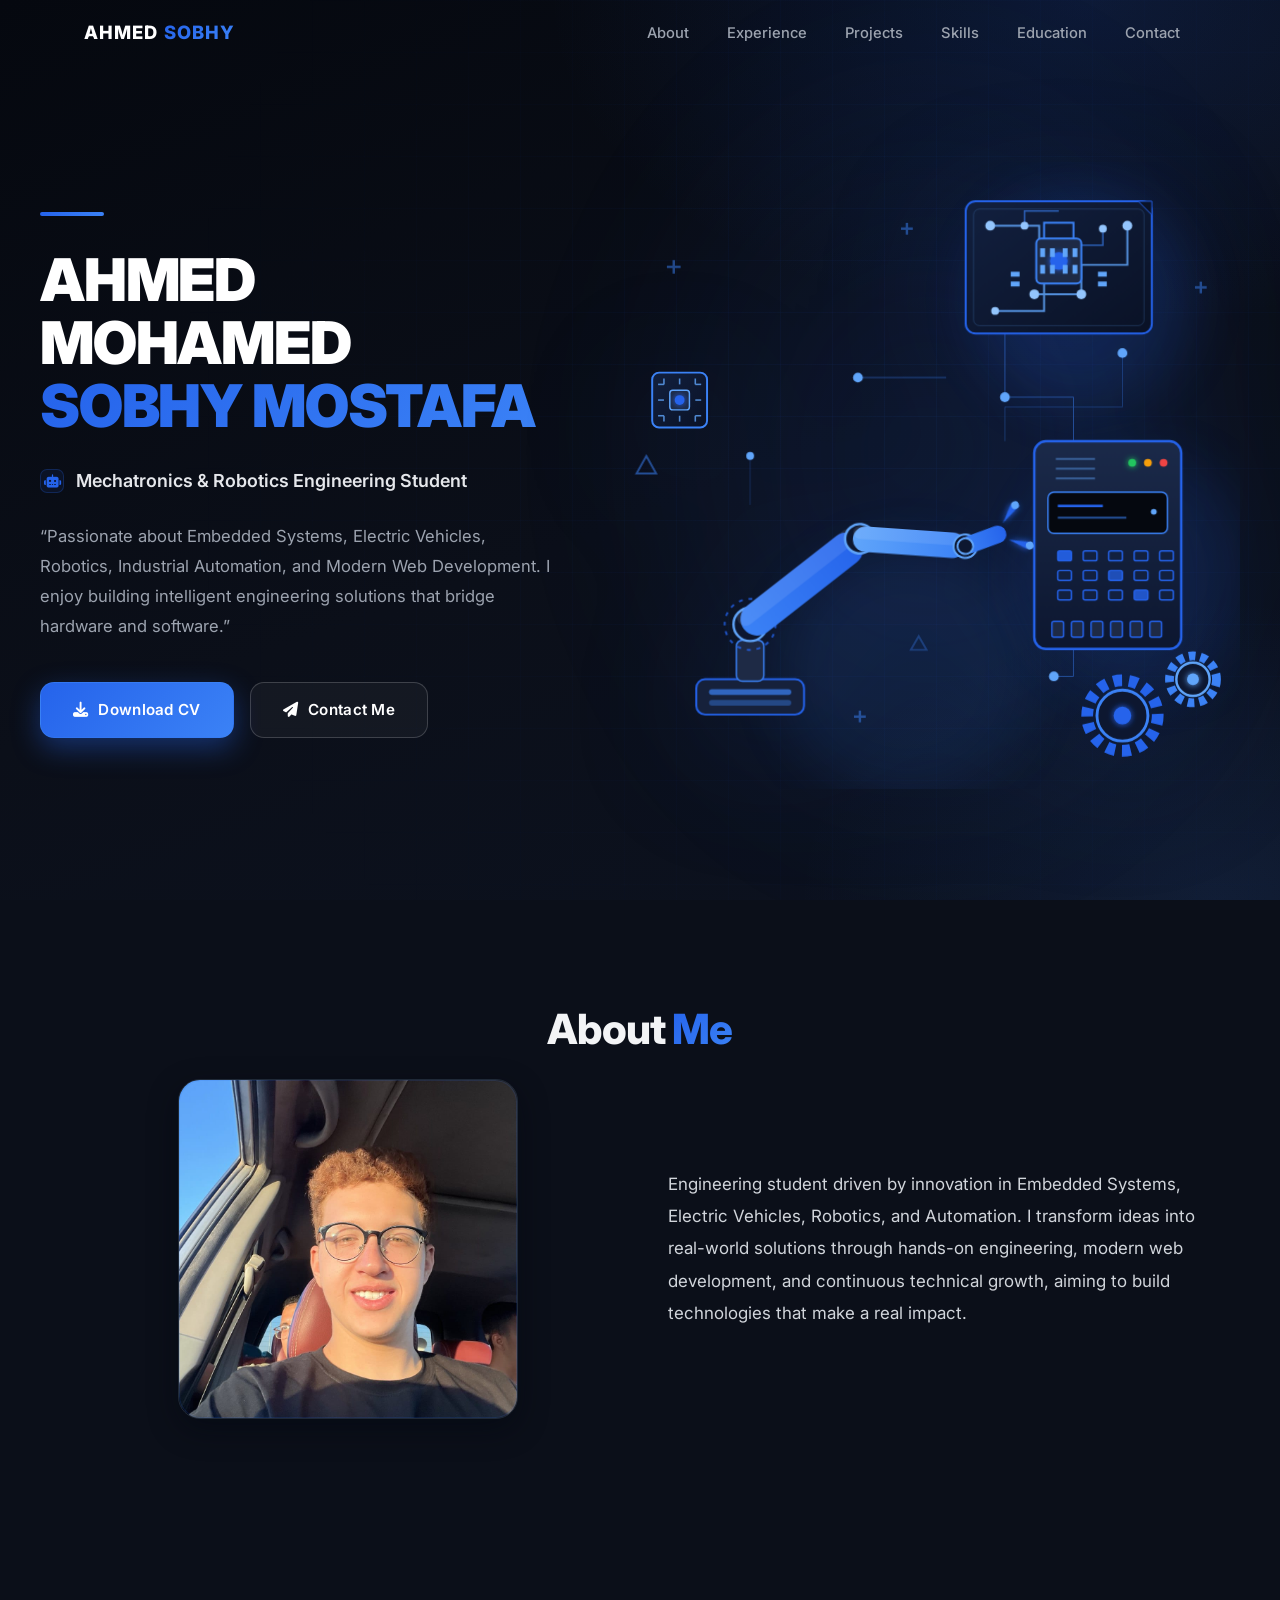
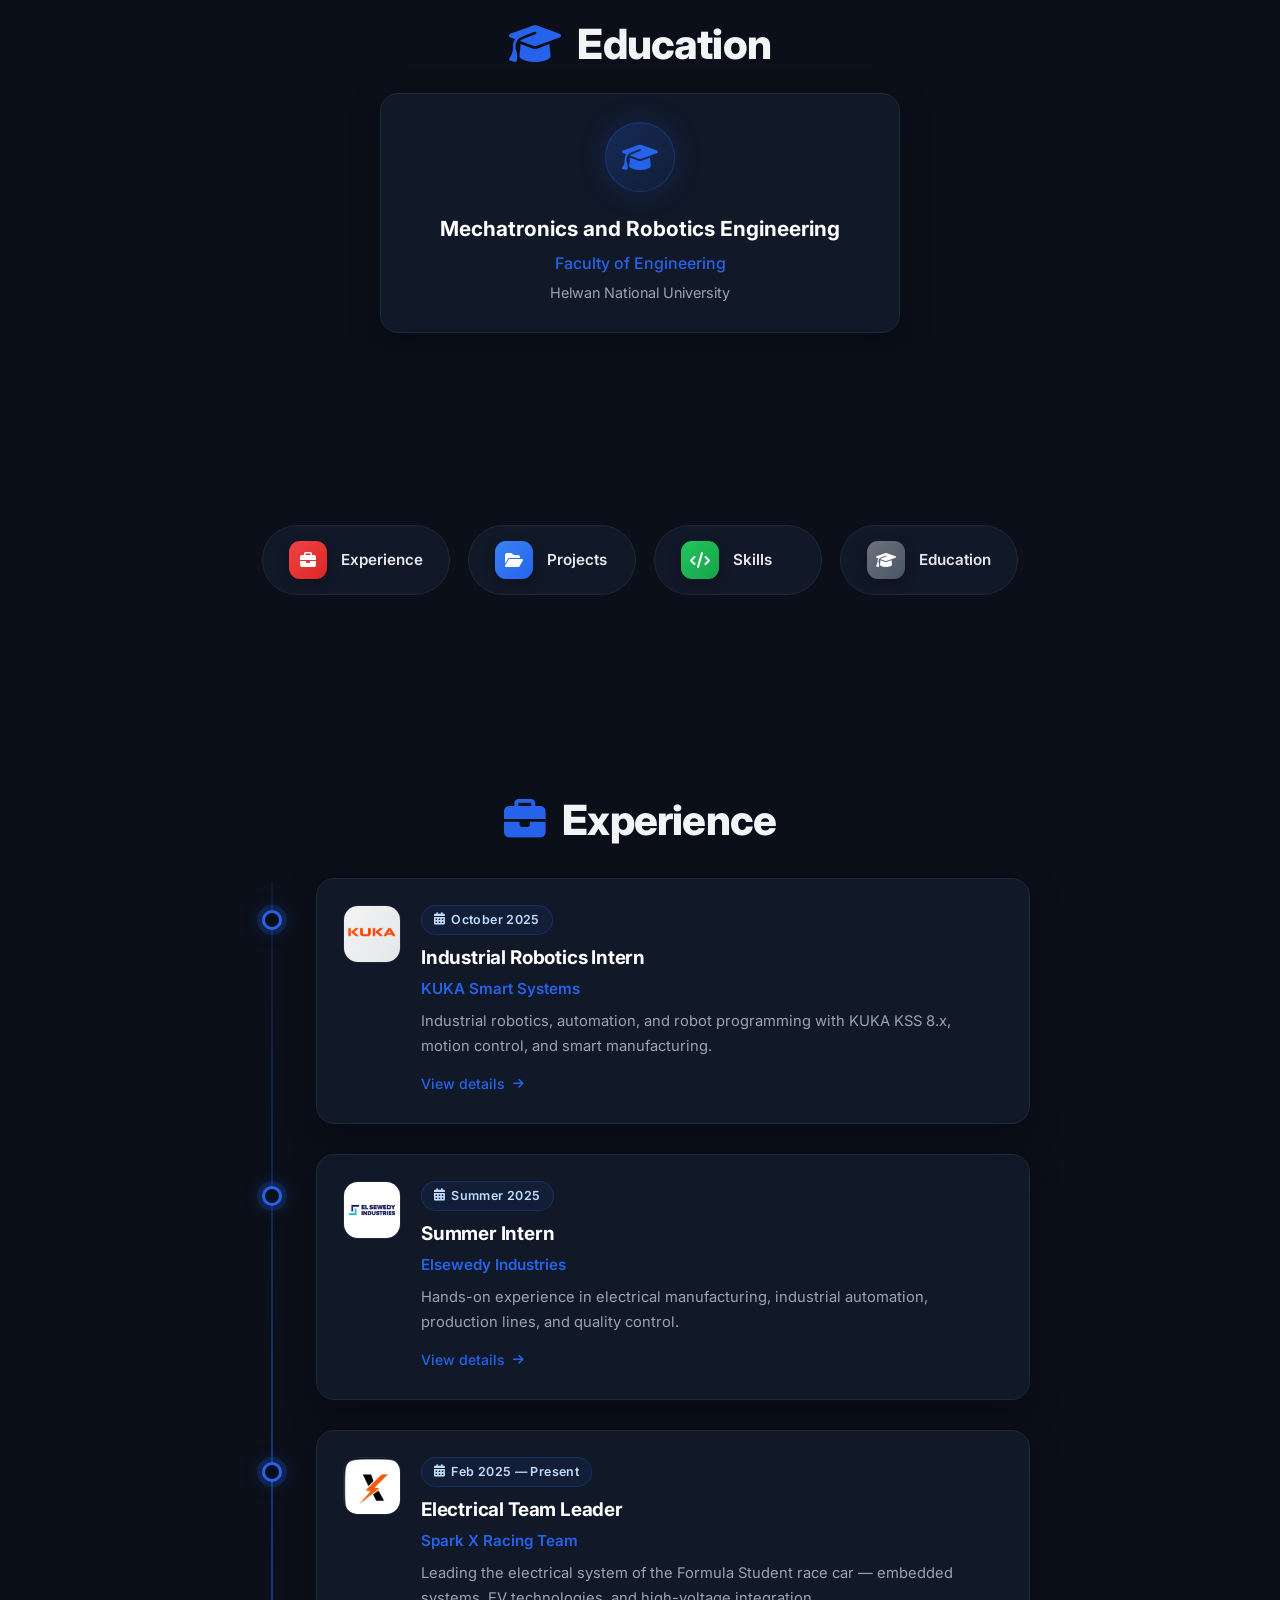
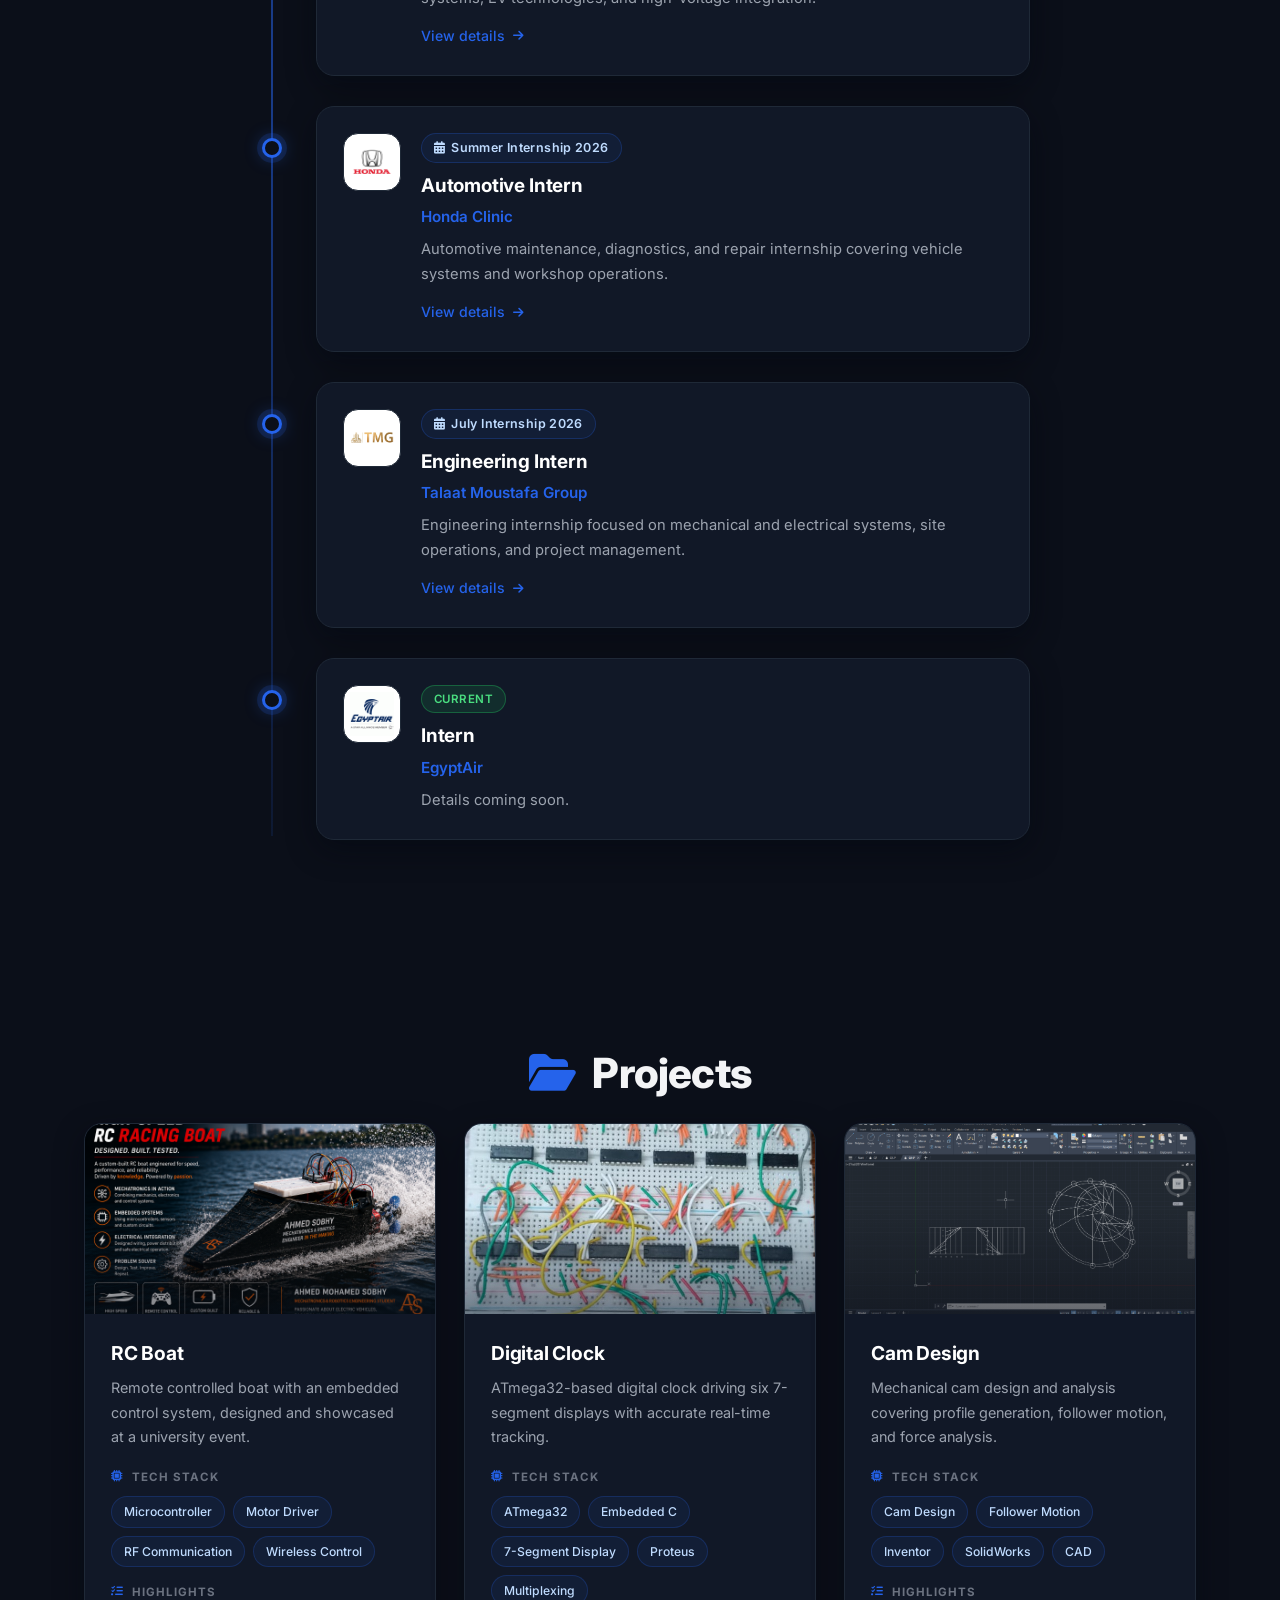
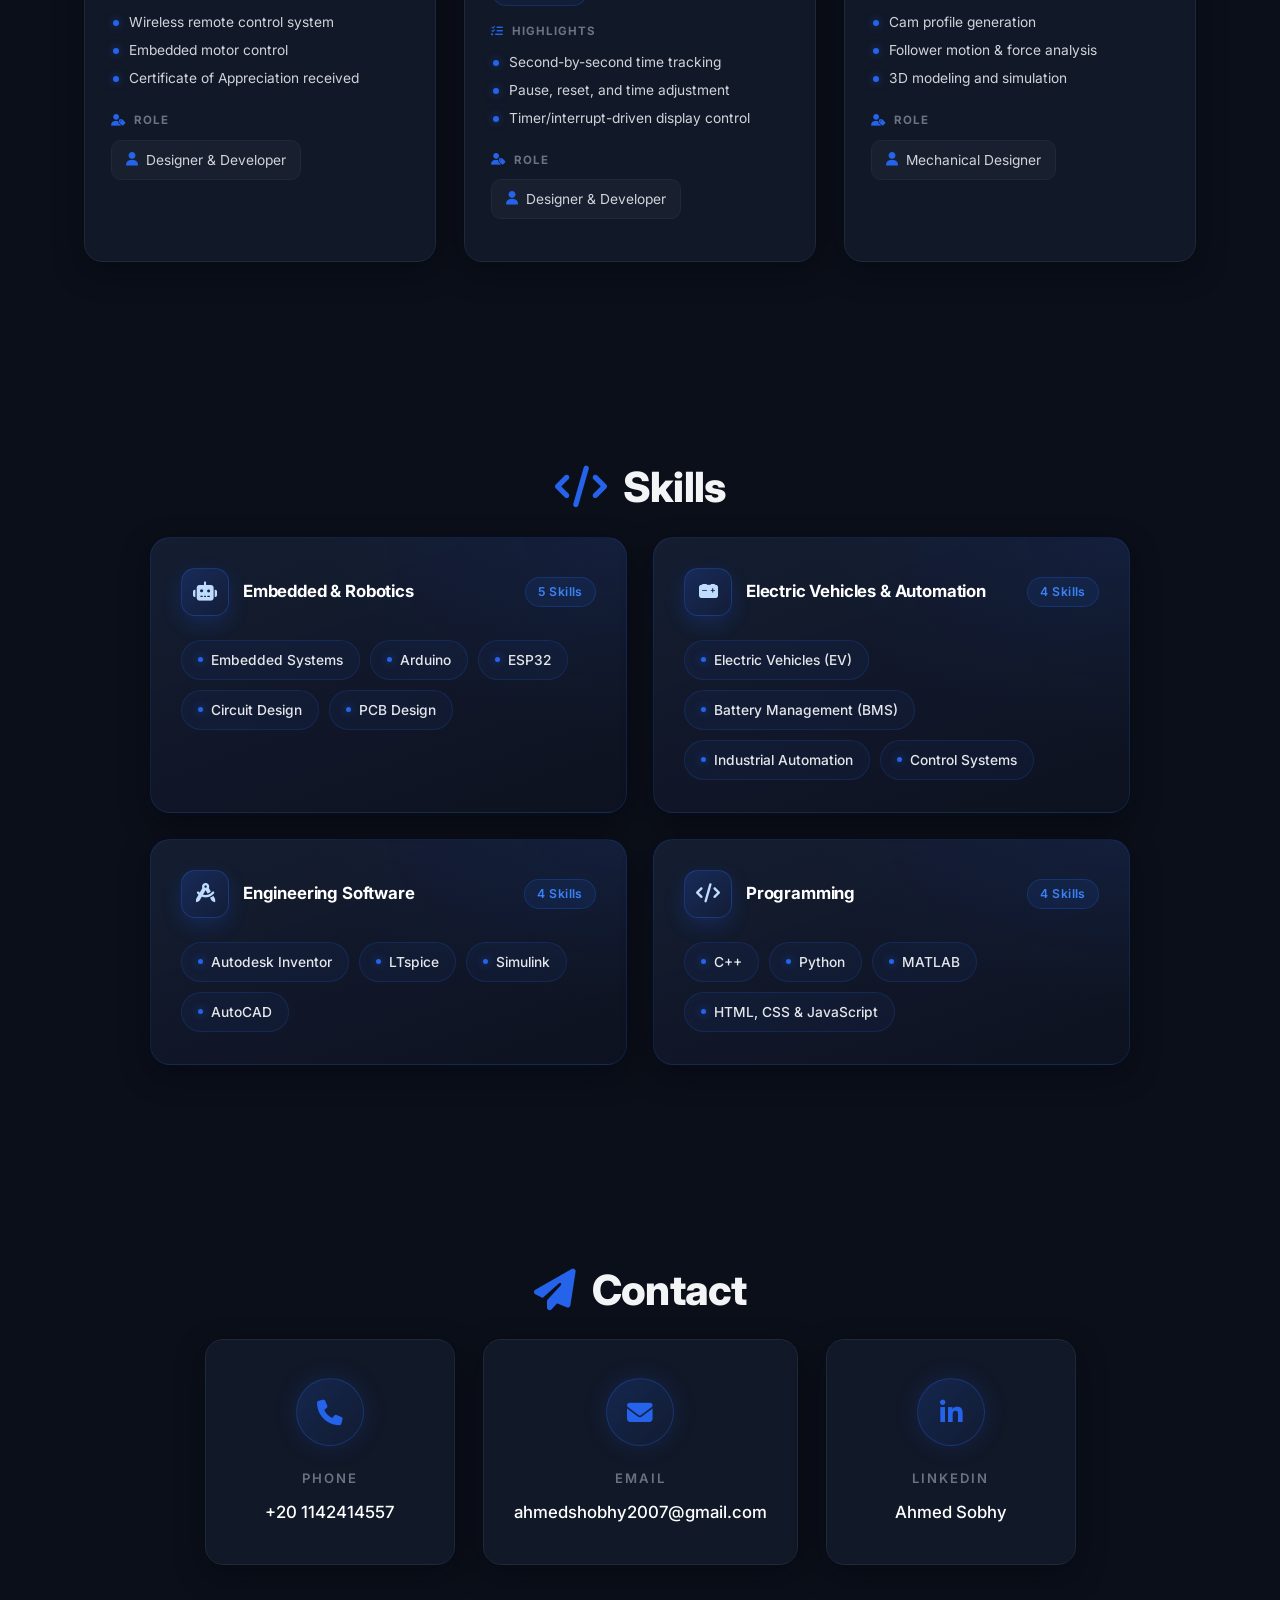
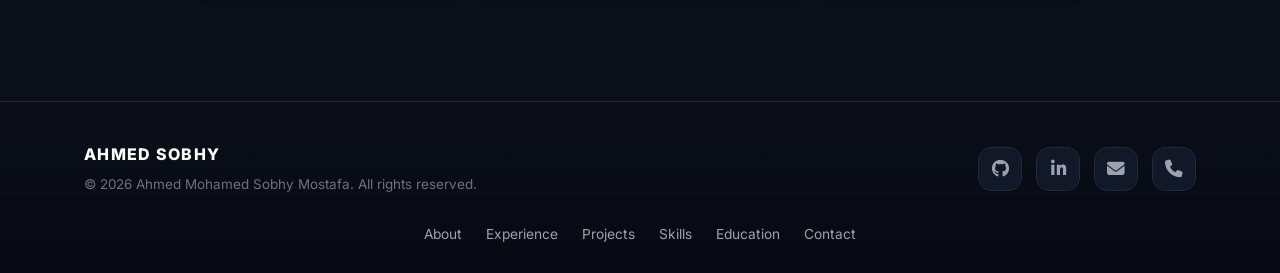
==== commit 2b76135b: "update" ====
--- a/index.html
+++ b/index.html
@@ -1483,23 +1483,6 @@
           </a>
         </div>
 
-        <!-- RC BOAT -->
-        <div class="timeline-item fade-up delay-5">
-          <div class="timeline-dot"></div>
-          <a href="rcboat-details.html" class="card card-hover timeline-card">
-            <div class="timeline-icon"><img src="rcboat-cover.png" alt="RC Boat" /></div>
-            <div class="exp-body">
-              <div class="exp-meta">
-                <span class="timeline-date"><i class="fas fa-calendar-alt"></i> University Event</span>
-              </div>
-              <div class="exp-title">RC Boat</div>
-              <div class="exp-company">University Project &amp; Showcase</div>
-              <p class="exp-desc">Designed and showcased an RC boat with an embedded control system at a university event &mdash; earned a Certificate of Appreciation.</p>
-              <span class="exp-link">View details <i class="fas fa-arrow-right"></i></span>
-            </div>
-          </a>
-        </div>
-
         <!-- EGYPTAIR -->
         <div class="timeline-item fade-up delay-6">
           <div class="timeline-dot"></div>
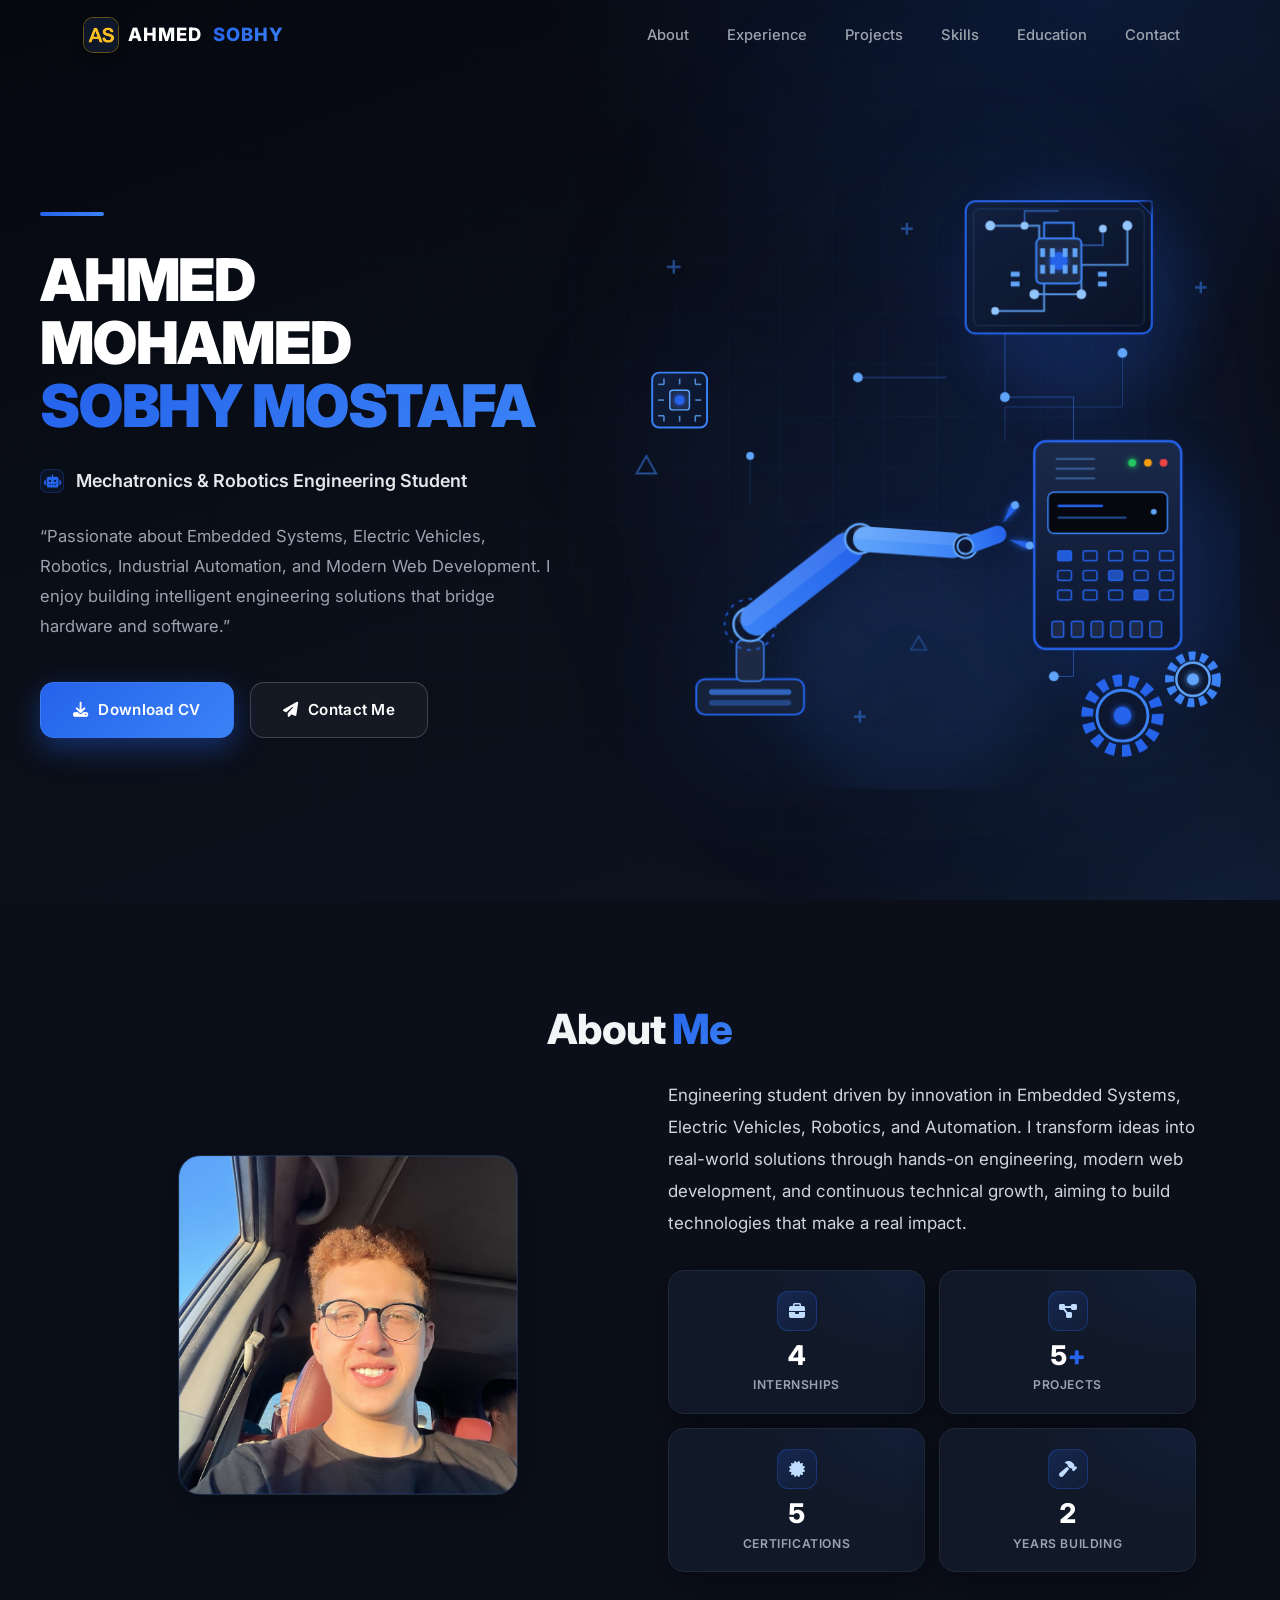
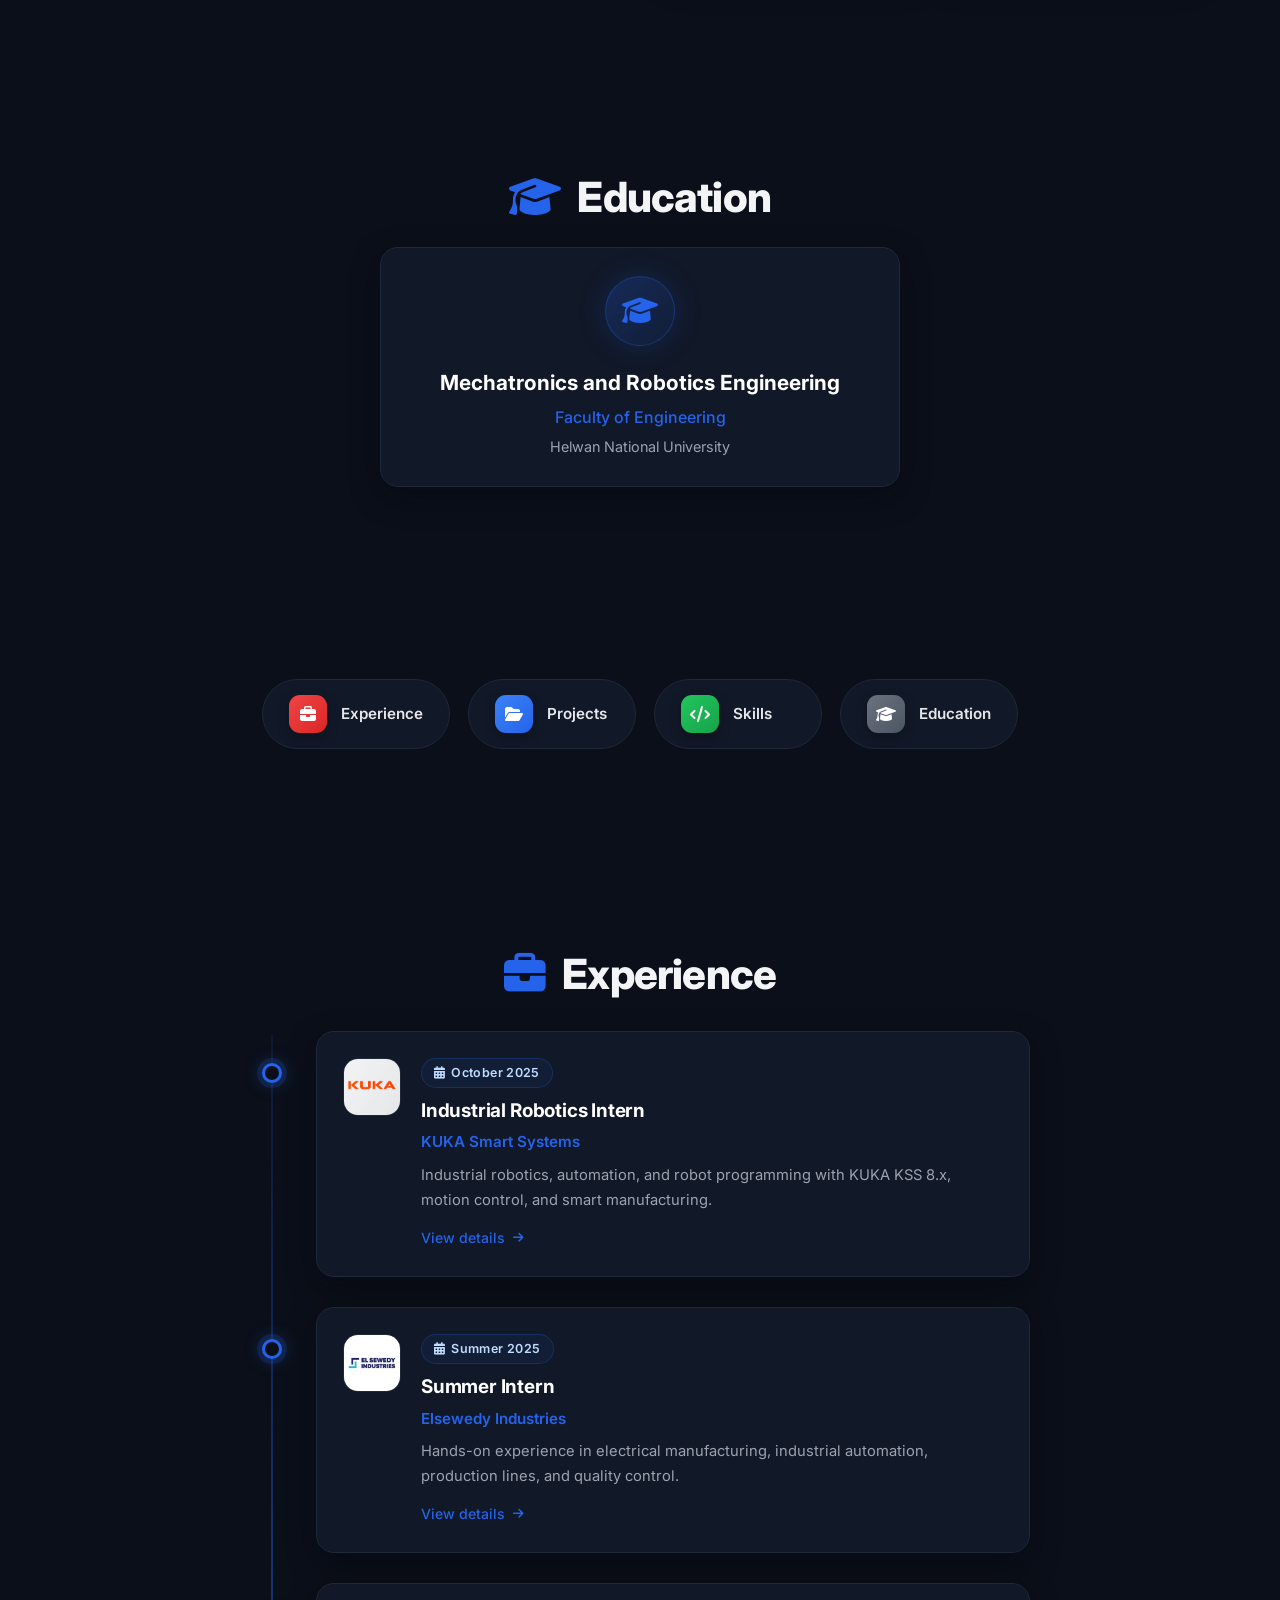
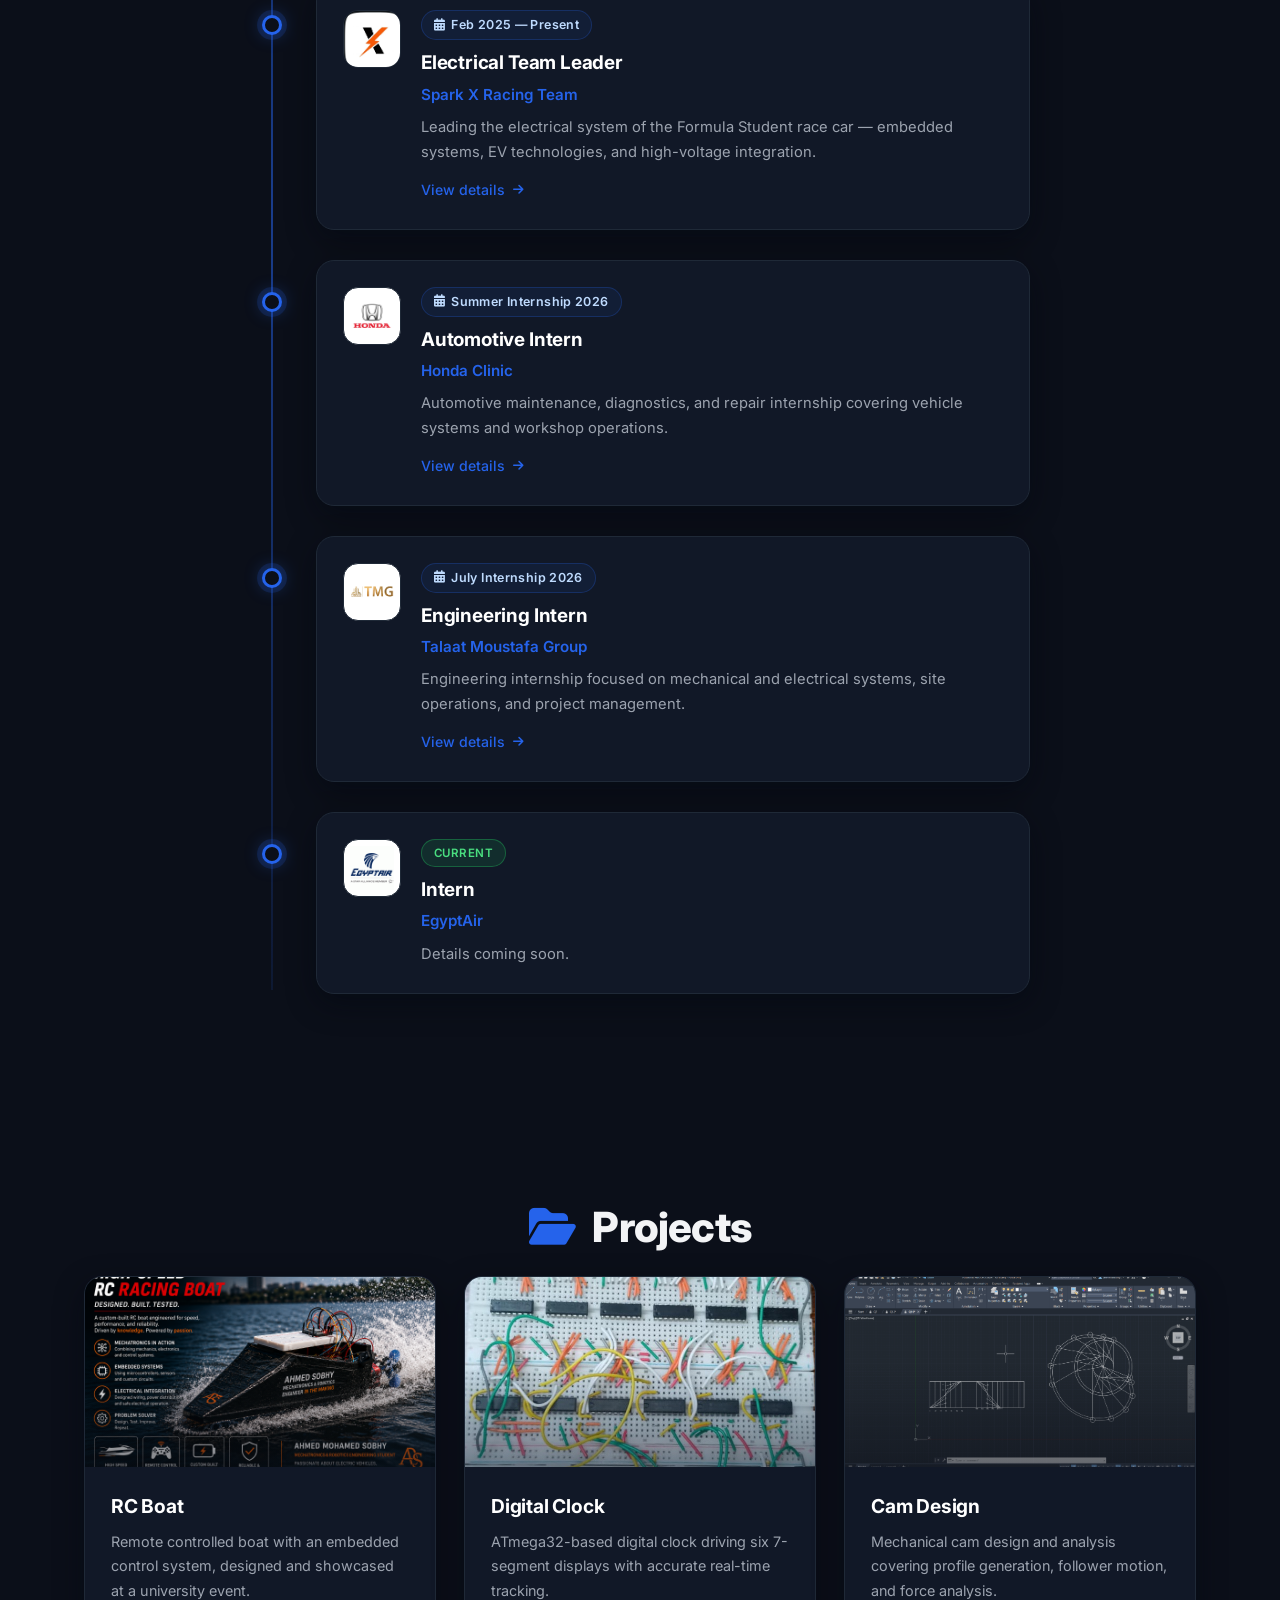
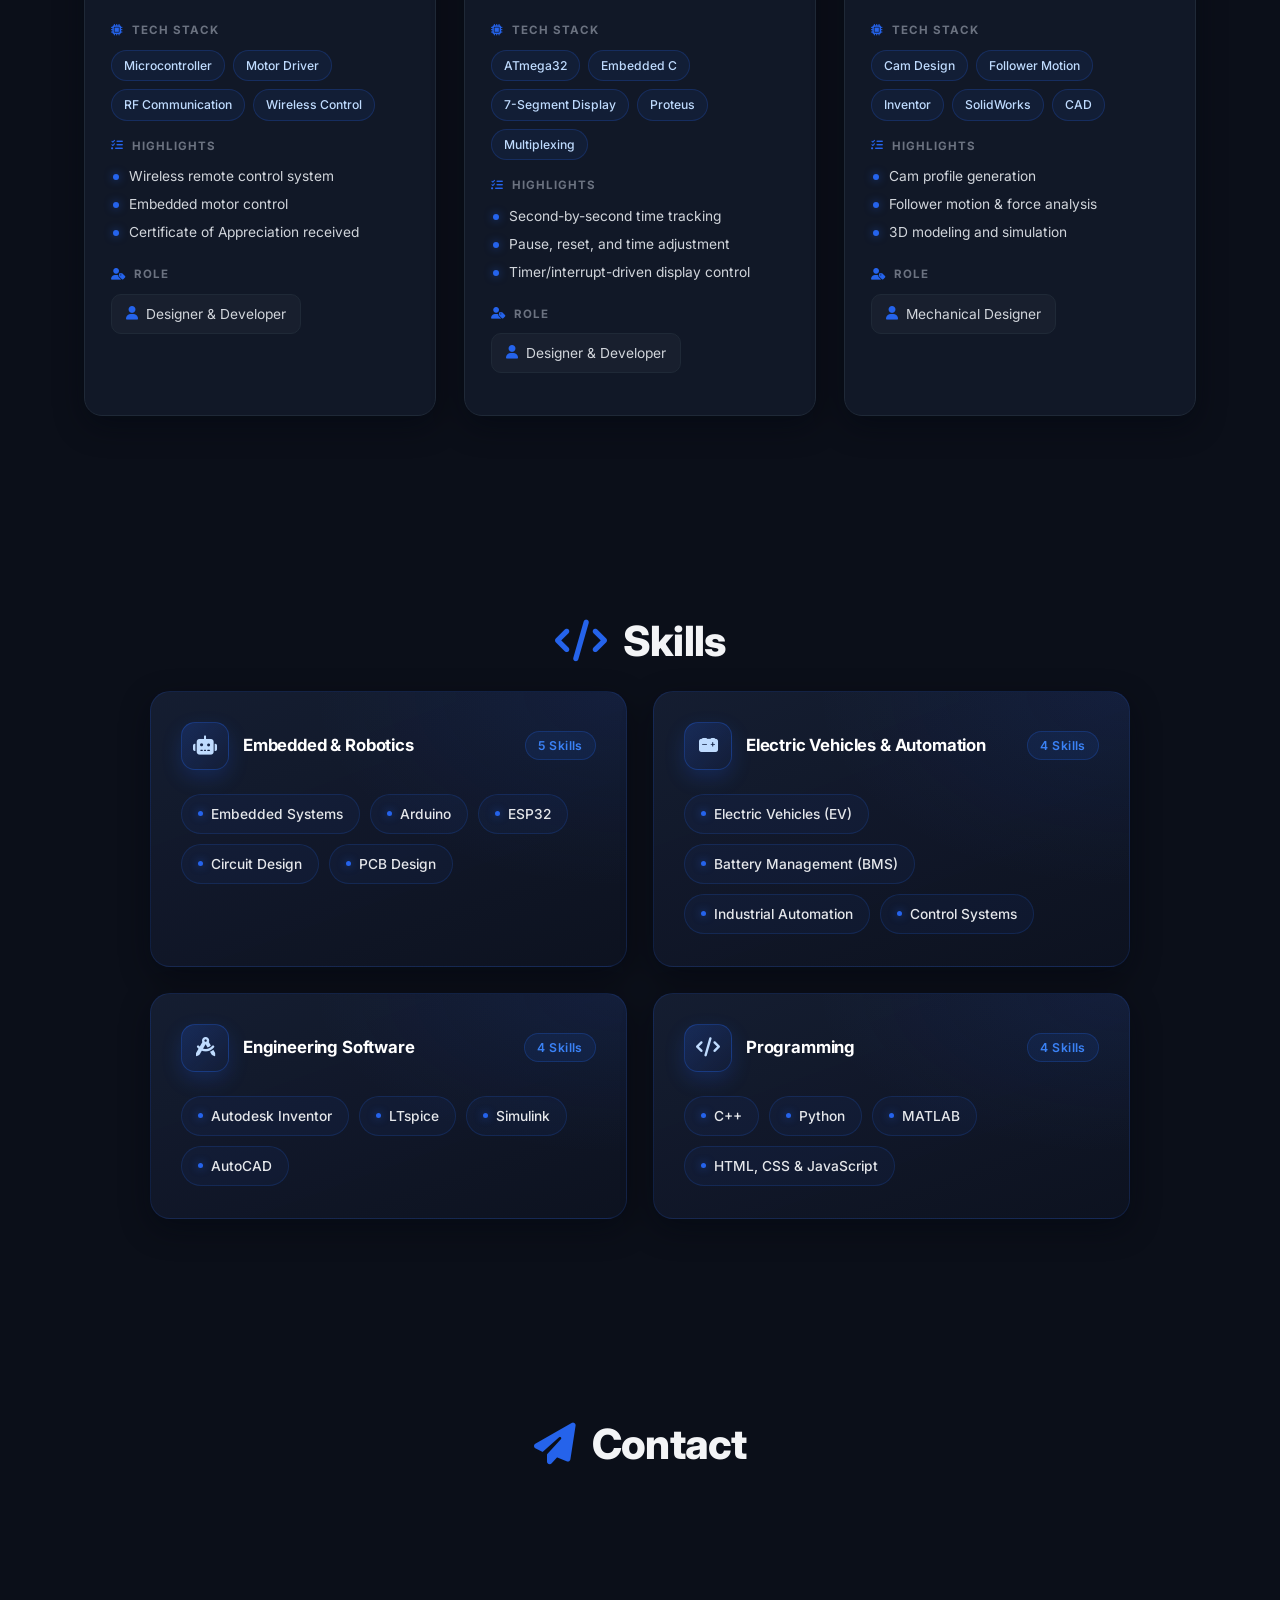
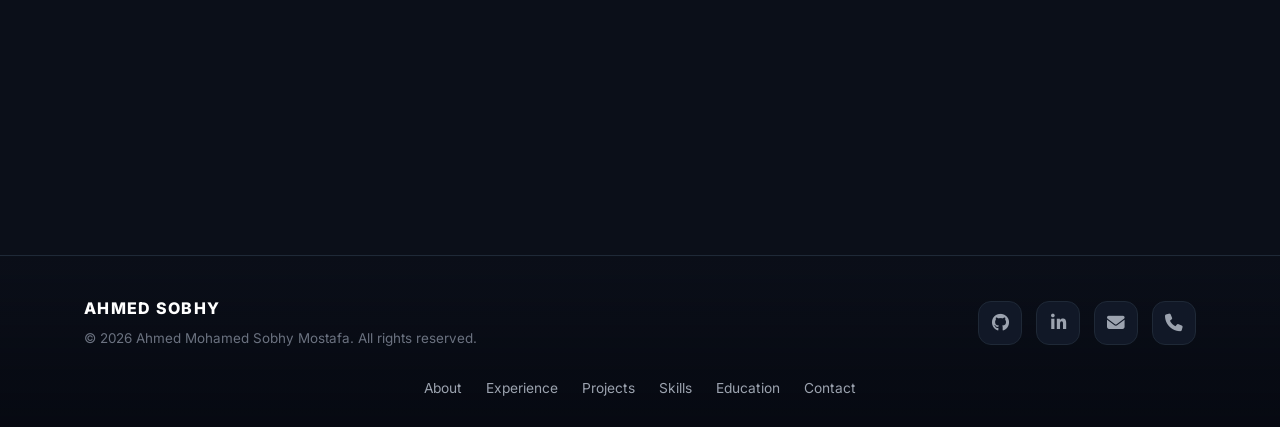
==== commit 7e6f26b0: "update" ====
--- a/index.html
+++ b/index.html
@@ -5,6 +5,11 @@
   <meta name="viewport" content="width=device-width, initial-scale=1.0" />
   <title>Ahmed Mohamed Sobhy | Mechatronics &amp; Robotics Engineer</title>
   <meta name="description" content="Personal brand website of Ahmed Mohamed Sobhy Mostafa - Mechatronics & Robotics Engineering Student, Embedded Systems Engineer, Web Developer, and EV Enthusiast." />
+  <link rel="icon" href="favicon.ico" sizes="48x48" />
+  <link rel="icon" type="image/png" sizes="32x32" href="favicon-32x32.png" />
+  <link rel="icon" type="image/png" sizes="16x16" href="favicon-16x16.png" />
+  <link rel="apple-touch-icon" href="apple-touch-icon.png" />
+  <link rel="manifest" href="site.webmanifest" />
   <link rel="preconnect" href="https://fonts.googleapis.com" />
   <link rel="preconnect" href="https://fonts.gstatic.com" crossorigin />
   <link href="https://fonts.googleapis.com/css2?family=Inter:wght@300;400;500;600;700;800;900&display=swap" rel="stylesheet" />
@@ -197,10 +202,19 @@
       justify-content: space-between;
     }
     .nav-logo {
+      display: flex;
+      align-items: center;
+      gap: 10px;
       font-size: 1.15rem;
       font-weight: 800;
       letter-spacing: 0.06em;
       color: white;
+    }
+    .nav-logo-img {
+      width: 34px;
+      height: 34px;
+      border-radius: 9px;
+      box-shadow: 0 0 0 1px rgba(251,191,36,0.4), 0 4px 12px rgba(0,0,0,0.45);
     }
     .nav-links {
       display: flex;
@@ -491,6 +505,63 @@
     }
     .about-text { color: #D1D5DB; line-height: 1.9; font-size: 1.06rem; }
     .about-text p + p { margin-top: 16px; }
+    .about-content { display: flex; flex-direction: column; }
+    .about-stats {
+      display: grid;
+      grid-template-columns: repeat(2, 1fr);
+      gap: 14px;
+      margin-top: 30px;
+    }
+    .stat-card {
+      position: relative;
+      text-align: center;
+      padding: 20px 12px 18px;
+      border-radius: 16px;
+      background:
+        radial-gradient(120% 120% at 100% 0%, rgba(37,99,235,0.08), transparent 60%),
+        var(--dark-card);
+      border: 1px solid var(--dark-border);
+      box-shadow: var(--shadow);
+      overflow: hidden;
+      transition: transform 0.3s cubic-bezier(0.22, 1, 0.36, 1), border-color 0.3s ease, box-shadow 0.3s ease;
+    }
+    .stat-card:hover {
+      transform: translateY(-4px);
+      border-color: rgba(37,99,235,0.45);
+      box-shadow: var(--shadow-hover);
+    }
+    .stat-icon {
+      width: 40px;
+      height: 40px;
+      margin: 0 auto 10px;
+      border-radius: 11px;
+      display: flex;
+      align-items: center;
+      justify-content: center;
+      font-size: 1rem;
+      color: #BFDBFE;
+      background: linear-gradient(135deg, rgba(37,99,235,0.2), rgba(37,99,235,0.06));
+      border: 1px solid rgba(37,99,235,0.3);
+      transition: transform 0.3s ease;
+    }
+    .stat-card:hover .stat-icon { transform: scale(1.07); }
+    .stat-value {
+      font-size: 1.7rem;
+      font-weight: 800;
+      color: white;
+      letter-spacing: -0.02em;
+      line-height: 1.1;
+      font-variant-numeric: tabular-nums;
+    }
+    .stat-value.plus::after { content: '+'; color: var(--primary); }
+    .stat-label {
+      margin-top: 5px;
+      font-size: 0.76rem;
+      font-weight: 600;
+      color: var(--text-muted);
+      letter-spacing: 0.05em;
+      text-transform: uppercase;
+    }
 
     /* ===== BLOCKS GRID ===== */
     .blocks-grid {
@@ -1066,7 +1137,10 @@
   <!-- ===== NAVBAR ===== -->
   <nav class="navbar" id="navbar">
     <div class="container nav-container">
-      <a href="#hero" class="nav-logo">AHMED <span class="gradient-text">SOBHY</span></a>
+      <a href="#hero" class="nav-logo">
+        <img src="as-logo.png" alt="AS" class="nav-logo-img" />
+        AHMED <span class="gradient-text">SOBHY</span>
+      </a>
       <ul class="nav-links" id="navLinks">
         <li><a href="#about" class="nav-link active">About</a></li>
         <li><a href="#experience" class="nav-link">Experience</a></li>
@@ -1346,10 +1420,34 @@
             <img src="profile.jpg" alt="Ahmed Mohamed Sobhy" style="width:100%;height:100%;object-fit:cover;" />
           </div>
         </div>
-        <div class="about-text fade-right">
-          <p>
-            Engineering student driven by innovation in Embedded Systems, Electric Vehicles, Robotics, and Automation. I transform ideas into real-world solutions through hands-on engineering, modern web development, and continuous technical growth, aiming to build technologies that make a real impact.
-          </p>
+        <div class="about-content fade-right">
+          <div class="about-text">
+            <p>
+              Engineering student driven by innovation in Embedded Systems, Electric Vehicles, Robotics, and Automation. I transform ideas into real-world solutions through hands-on engineering, modern web development, and continuous technical growth, aiming to build technologies that make a real impact.
+            </p>
+          </div>
+          <div class="about-stats fade-up delay-1">
+            <div class="stat-card">
+              <div class="stat-icon"><i class="fas fa-briefcase"></i></div>
+              <div class="stat-value" data-count="4">0</div>
+              <div class="stat-label">Internships</div>
+            </div>
+            <div class="stat-card">
+              <div class="stat-icon"><i class="fas fa-diagram-project"></i></div>
+              <div class="stat-value plus" data-count="5">0</div>
+              <div class="stat-label">Projects</div>
+            </div>
+            <div class="stat-card">
+              <div class="stat-icon"><i class="fas fa-certificate"></i></div>
+              <div class="stat-value" data-count="5">0</div>
+              <div class="stat-label">Certifications</div>
+            </div>
+            <div class="stat-card">
+              <div class="stat-icon"><i class="fas fa-hammer"></i></div>
+              <div class="stat-value" data-count="2">0</div>
+              <div class="stat-label">Years Building</div>
+            </div>
+          </div>
         </div>
       </div>
     </div>
@@ -1787,6 +1885,27 @@
     // ===== BACK TO TOP =====
     backToTop.addEventListener('click', () => window.scrollTo({ top: 0, behavior: 'smooth' }));
 
+    // ===== STAT COUNT-UP =====
+    const statValues = document.querySelectorAll('.stat-value[data-count]');
+    const statsObserver = new IntersectionObserver((entries) => {
+      entries.forEach(entry => {
+        if (!entry.isIntersecting) return;
+        const el = entry.target;
+        const target = parseInt(el.dataset.count, 10);
+        const duration = 1100;
+        const start = performance.now();
+        const ease = t => 1 - Math.pow(1 - t, 3);
+        const tick = (now) => {
+          const p = Math.min((now - start) / duration, 1);
+          el.textContent = Math.round(ease(p) * target);
+          if (p < 1) requestAnimationFrame(tick);
+        };
+        requestAnimationFrame(tick);
+        statsObserver.unobserve(el);
+      });
+    }, { threshold: 0.4 });
+    statValues.forEach(el => statsObserver.observe(el));
+
     // ===== PARTICLES =====
     const particleBox = document.getElementById('bgParticles');
     const particleCount = Math.min(24, Math.floor(window.innerWidth / 60));
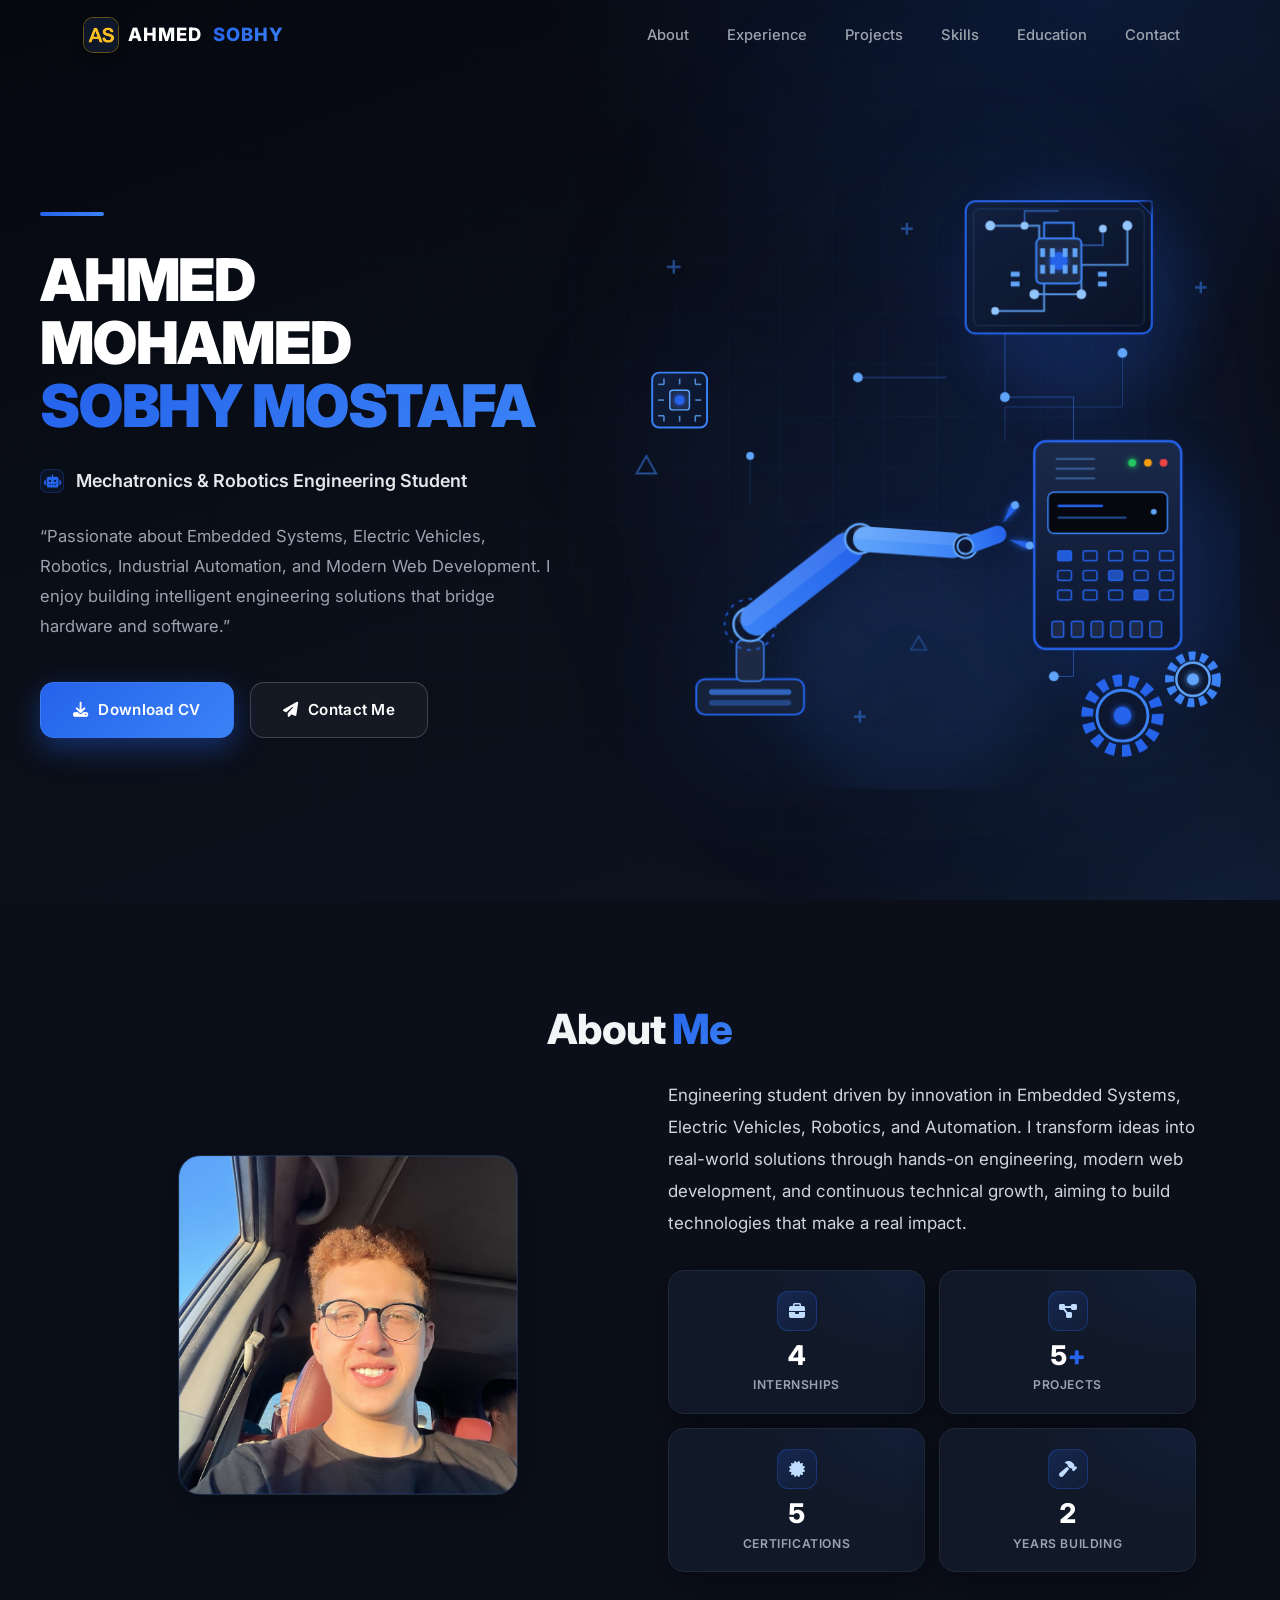
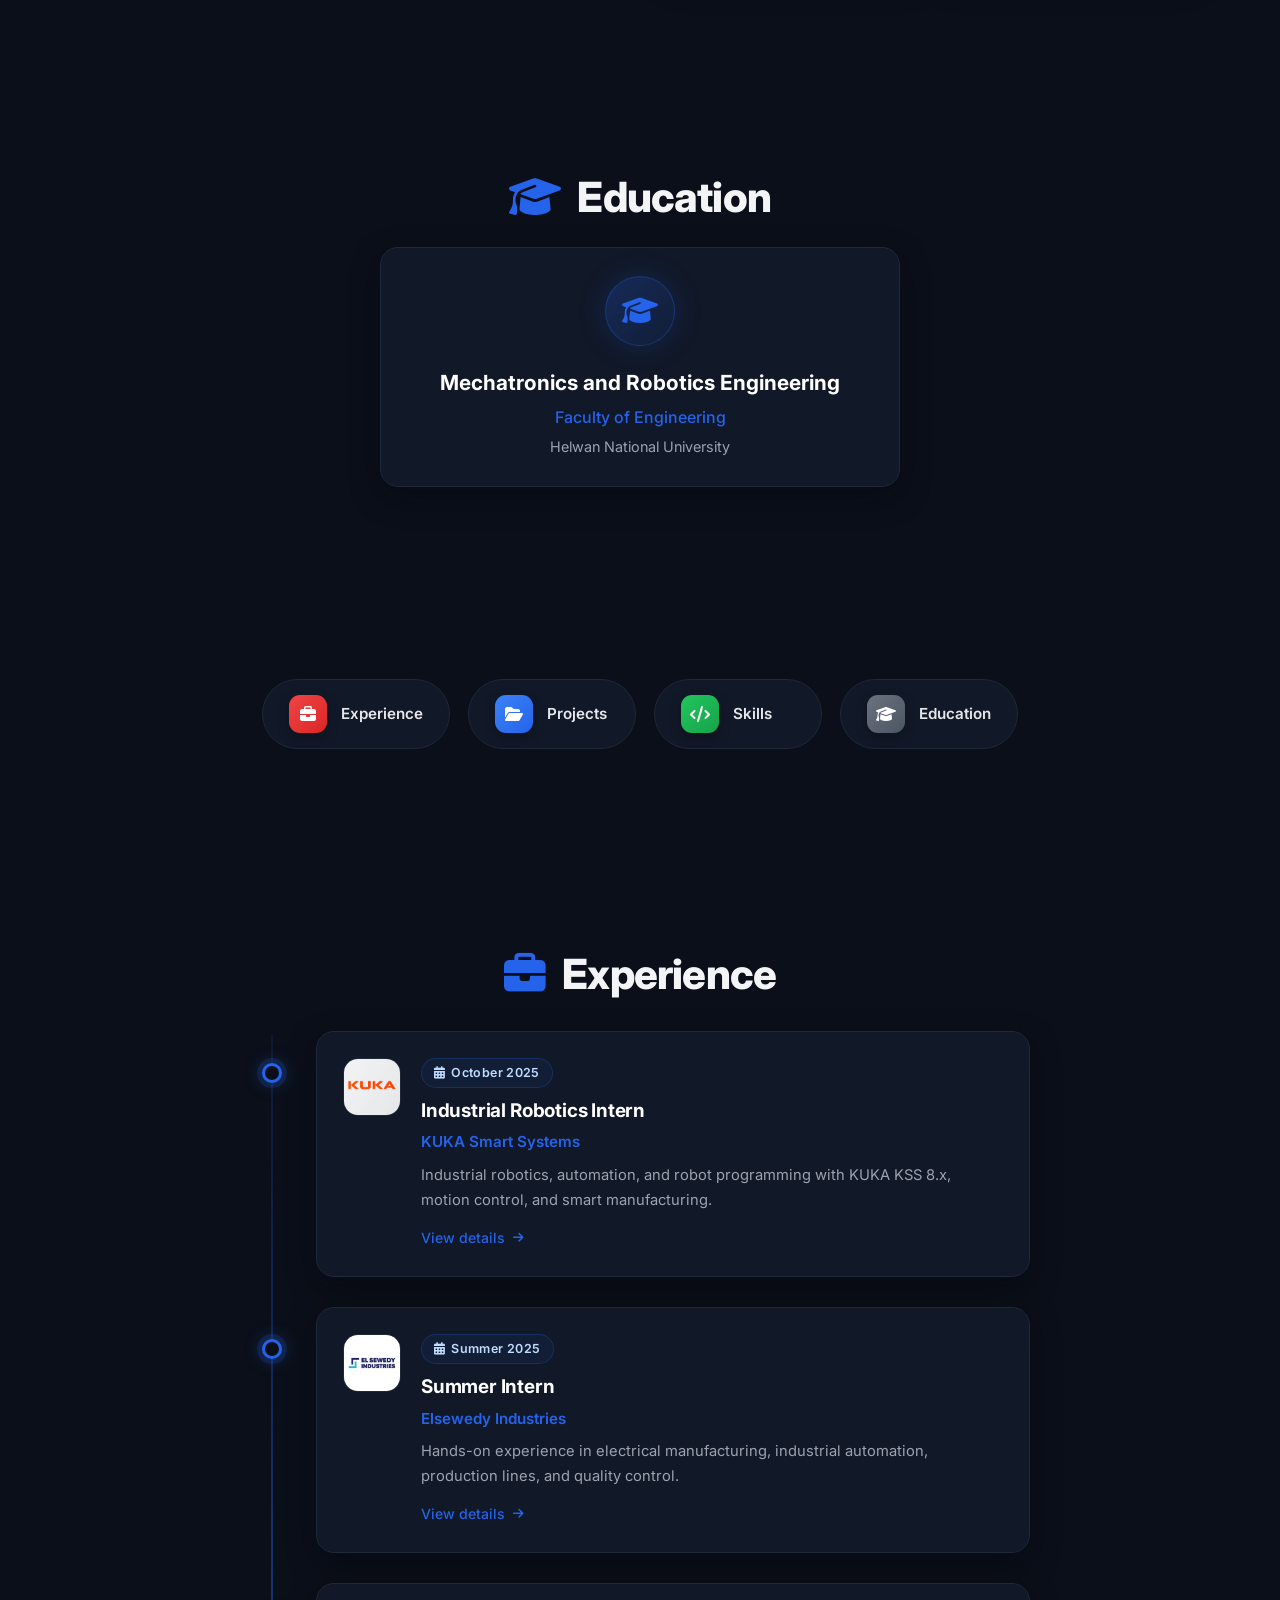
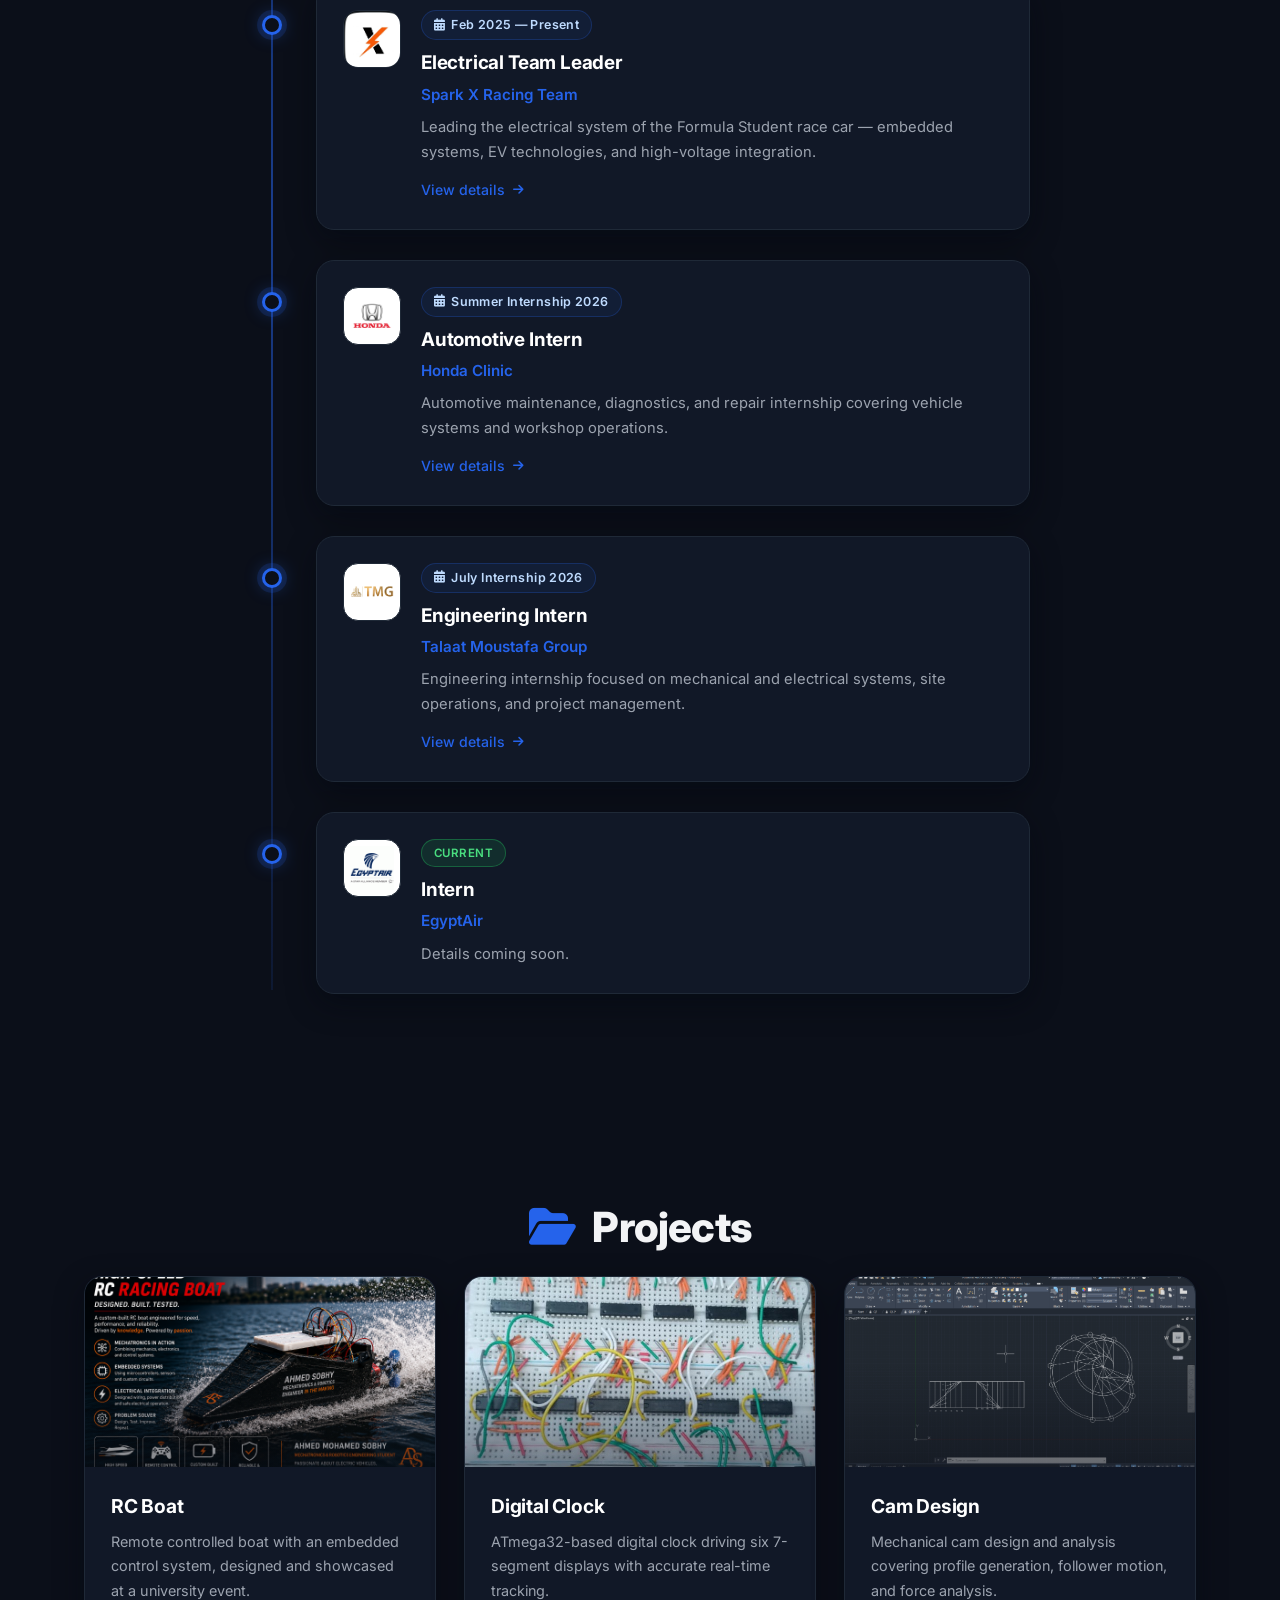
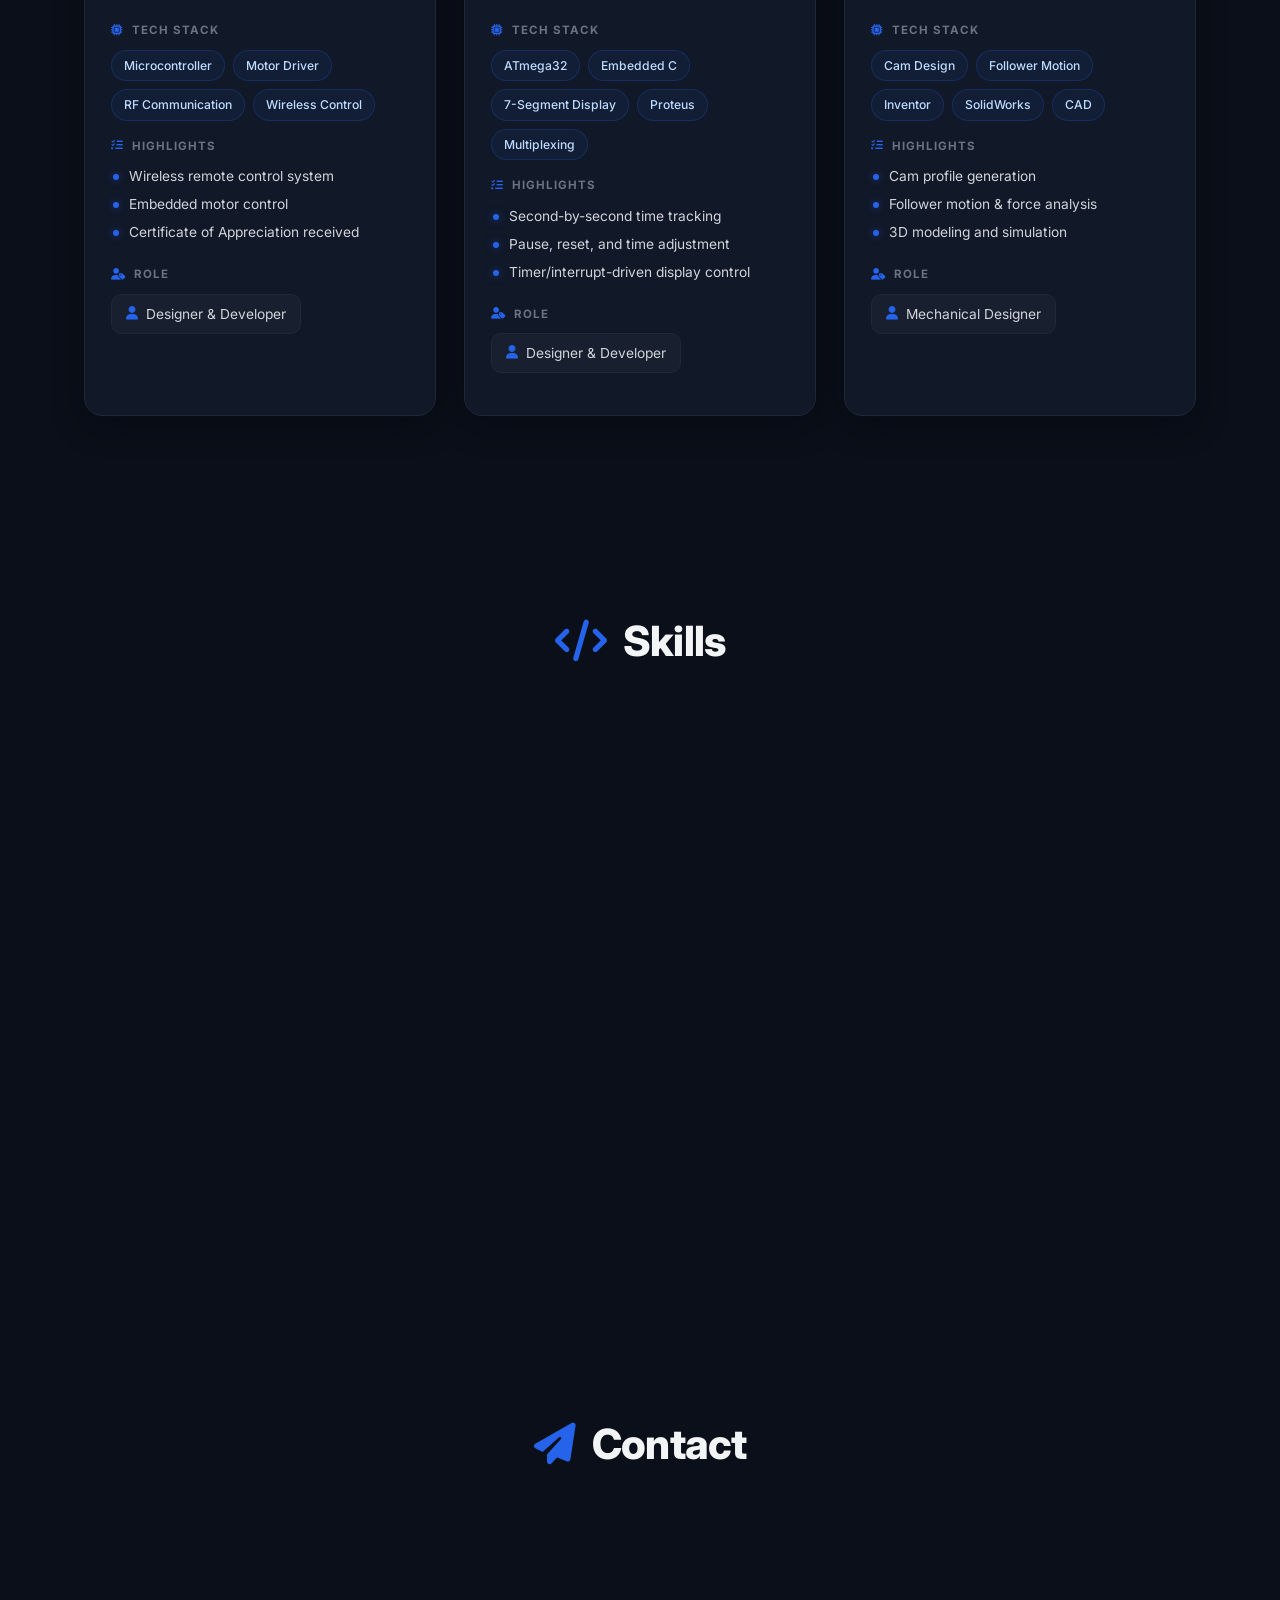
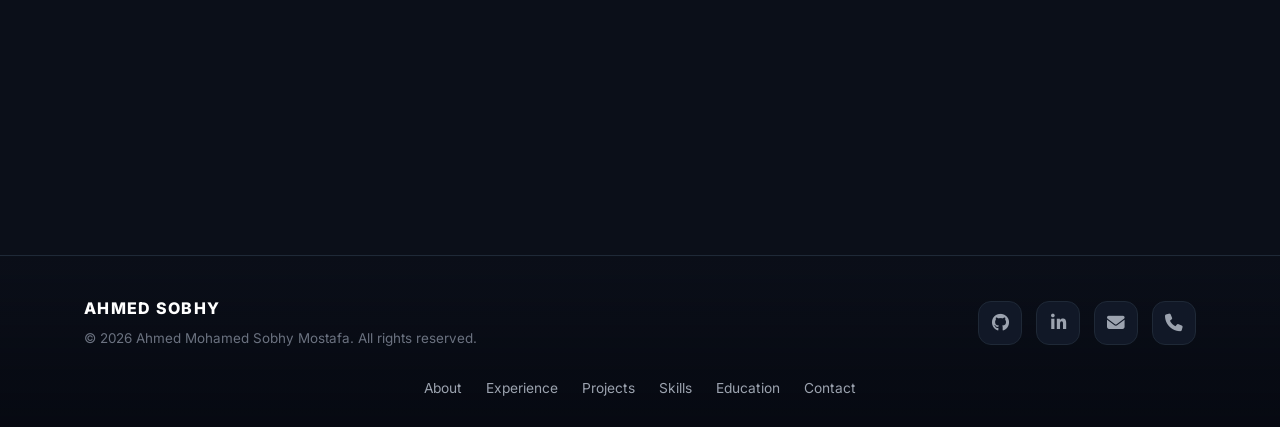
==== commit d38dec68: "update" ====
--- a/index.html
+++ b/index.html
@@ -147,35 +147,35 @@
     .fade-up {
       opacity: 0;
       transform: translateY(40px);
-      transition: opacity 0.7s cubic-bezier(0.22, 1, 0.36, 1), transform 0.7s cubic-bezier(0.22, 1, 0.36, 1);
+      transition: opacity 0.3s cubic-bezier(0.22, 1, 0.36, 1), transform 0.3s cubic-bezier(0.22, 1, 0.36, 1);
     }
     .fade-up.visible { opacity: 1; transform: translateY(0); }
     .fade-left {
       opacity: 0;
       transform: translateX(-50px);
-      transition: opacity 0.7s cubic-bezier(0.22, 1, 0.36, 1), transform 0.7s cubic-bezier(0.22, 1, 0.36, 1);
+      transition: opacity 0.3s cubic-bezier(0.22, 1, 0.36, 1), transform 0.3s cubic-bezier(0.22, 1, 0.36, 1);
     }
     .fade-left.visible { opacity: 1; transform: translateX(0); }
     .fade-right {
       opacity: 0;
       transform: translateX(50px);
-      transition: opacity 0.7s cubic-bezier(0.22, 1, 0.36, 1), transform 0.7s cubic-bezier(0.22, 1, 0.36, 1);
+      transition: opacity 0.3s cubic-bezier(0.22, 1, 0.36, 1), transform 0.3s cubic-bezier(0.22, 1, 0.36, 1);
     }
     .fade-right.visible { opacity: 1; transform: translateX(0); }
     .fade-scale {
       opacity: 0;
       transform: scale(0.92);
-      transition: opacity 0.6s ease, transform 0.6s ease;
+      transition: opacity 0.25s ease, transform 0.25s ease;
     }
     .fade-scale.visible { opacity: 1; transform: scale(1); }
-    .delay-1 { transition-delay: 0.1s; }
-    .delay-2 { transition-delay: 0.2s; }
-    .delay-3 { transition-delay: 0.3s; }
-    .delay-4 { transition-delay: 0.4s; }
-    .delay-5 { transition-delay: 0.5s; }
-    .delay-6 { transition-delay: 0.6s; }
-    .delay-7 { transition-delay: 0.7s; }
-    .delay-8 { transition-delay: 0.8s; }
+    .delay-1 { transition-delay: 0.05s; }
+    .delay-2 { transition-delay: 0.1s; }
+    .delay-3 { transition-delay: 0.15s; }
+    .delay-4 { transition-delay: 0.2s; }
+    .delay-5 { transition-delay: 0.25s; }
+    .delay-6 { transition-delay: 0.3s; }
+    .delay-7 { transition-delay: 0.35s; }
+    .delay-8 { transition-delay: 0.4s; }
 
     /* ===== NAVBAR ===== */
     .navbar {
@@ -414,13 +414,13 @@
     }
     .hero-content > * {
       opacity: 0;
-      animation: heroFadeUp 0.85s cubic-bezier(0.22, 1, 0.36, 1) forwards;
-    }
-    .hero-content > *:nth-child(1) { animation-delay: 0.05s; }
-    .hero-content > *:nth-child(2) { animation-delay: 0.15s; }
-    .hero-content > *:nth-child(3) { animation-delay: 0.25s; }
-    .hero-content > *:nth-child(4) { animation-delay: 0.35s; }
-    .hero-content > *:nth-child(5) { animation-delay: 0.45s; }
+      animation: heroFadeUp 0.4s cubic-bezier(0.22, 1, 0.36, 1) forwards;
+    }
+    .hero-content > *:nth-child(1) { animation-delay: 0.03s; }
+    .hero-content > *:nth-child(2) { animation-delay: 0.08s; }
+    .hero-content > *:nth-child(3) { animation-delay: 0.13s; }
+    .hero-content > *:nth-child(4) { animation-delay: 0.18s; }
+    .hero-content > *:nth-child(5) { animation-delay: 0.23s; }
     @keyframes heroArtIn {
       from { opacity: 0; transform: translateX(50px) scale(0.96); }
       to { opacity: 1; transform: translateX(0) scale(1); }
@@ -431,7 +431,7 @@
       align-items: center;
       justify-content: center;
       opacity: 0;
-      animation: heroArtIn 1.1s cubic-bezier(0.22, 1, 0.36, 1) 0.2s forwards;
+      animation: heroArtIn 0.5s cubic-bezier(0.22, 1, 0.36, 1) 0.1s forwards;
     }
     .hero-art svg {
       width: 100%;
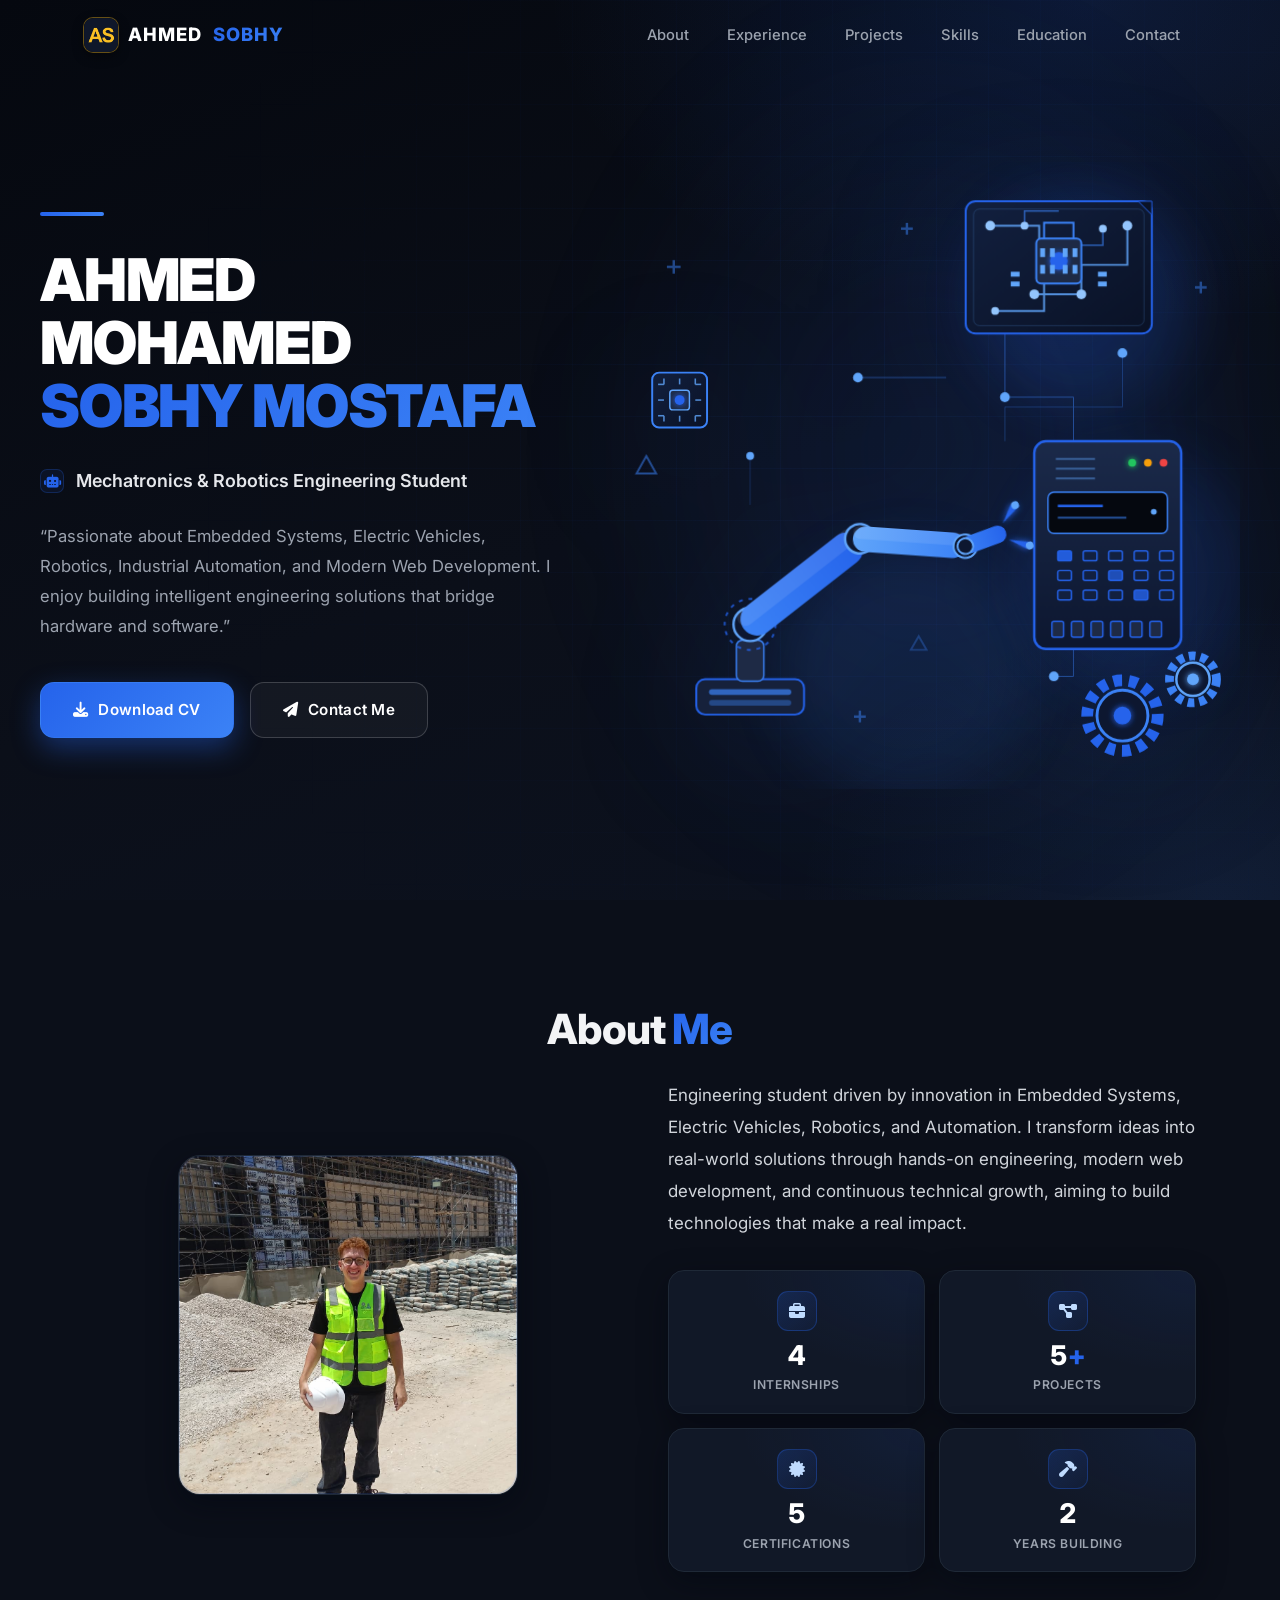
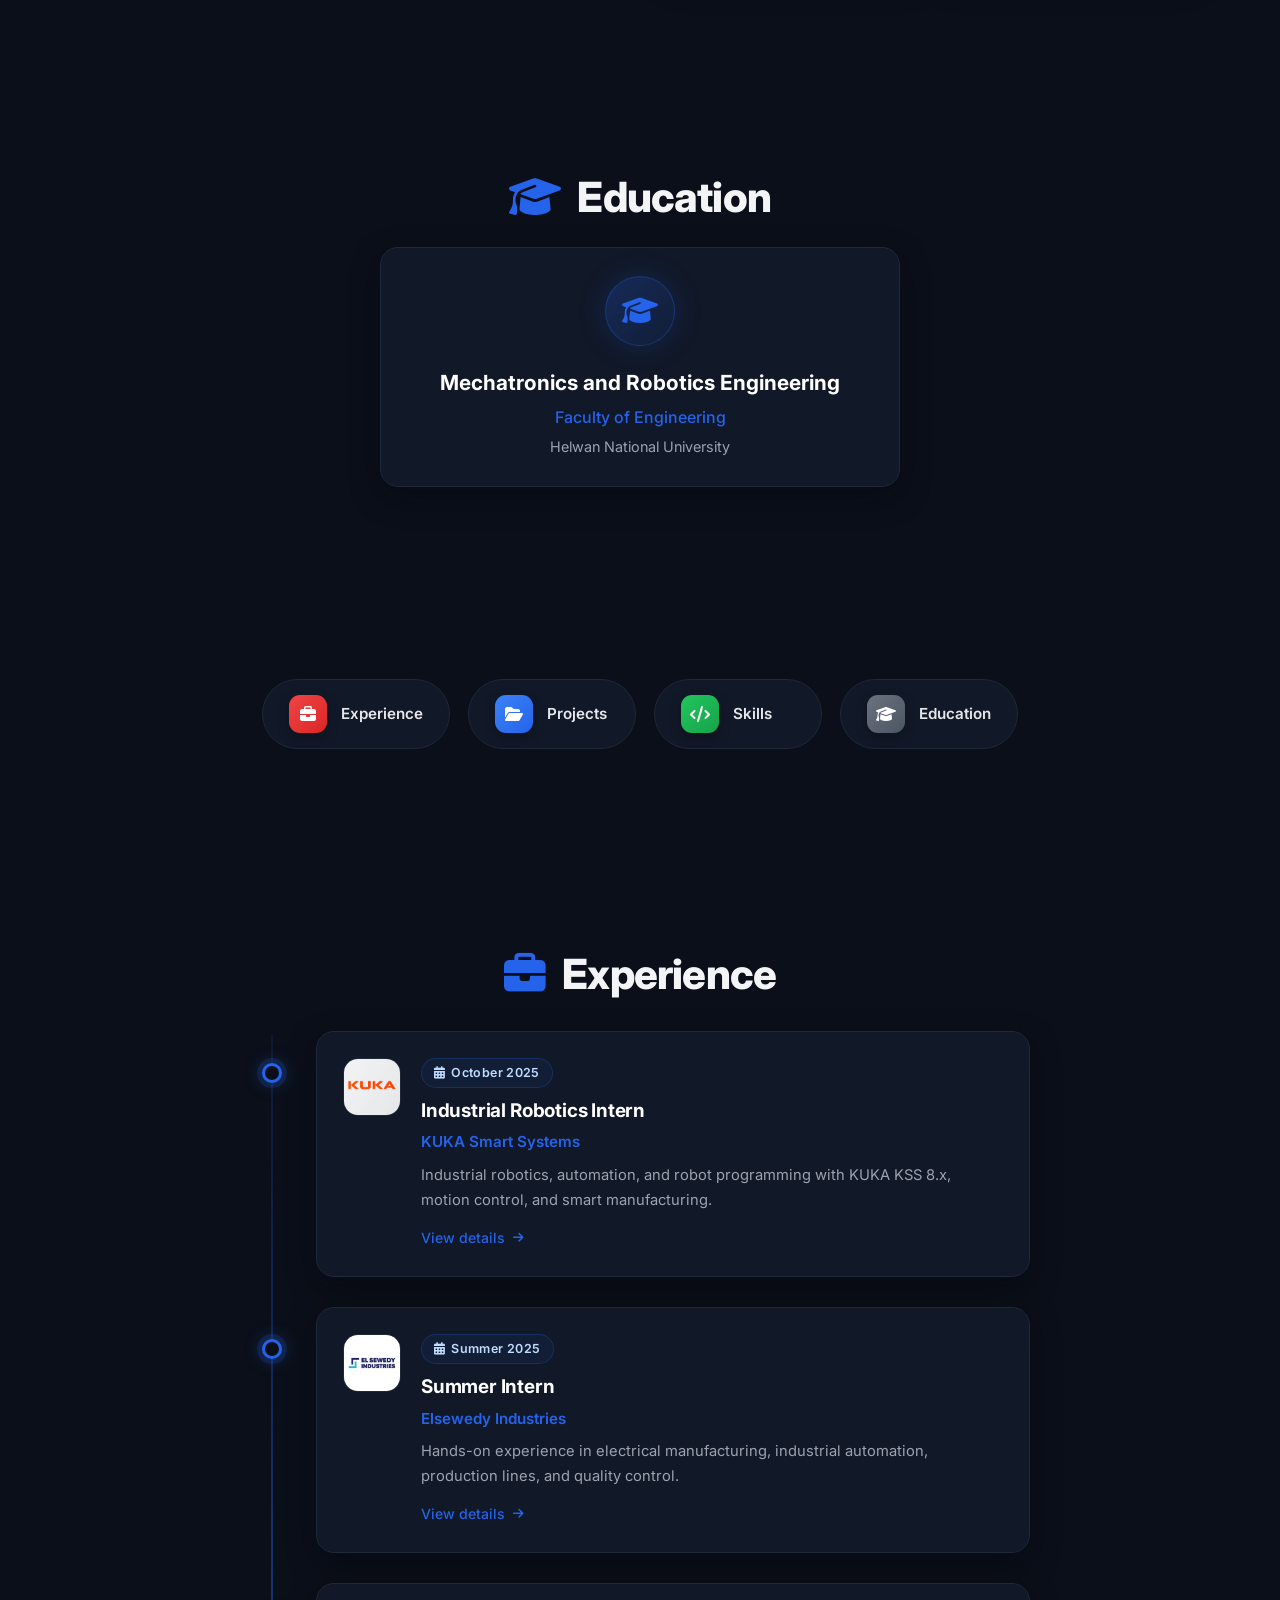
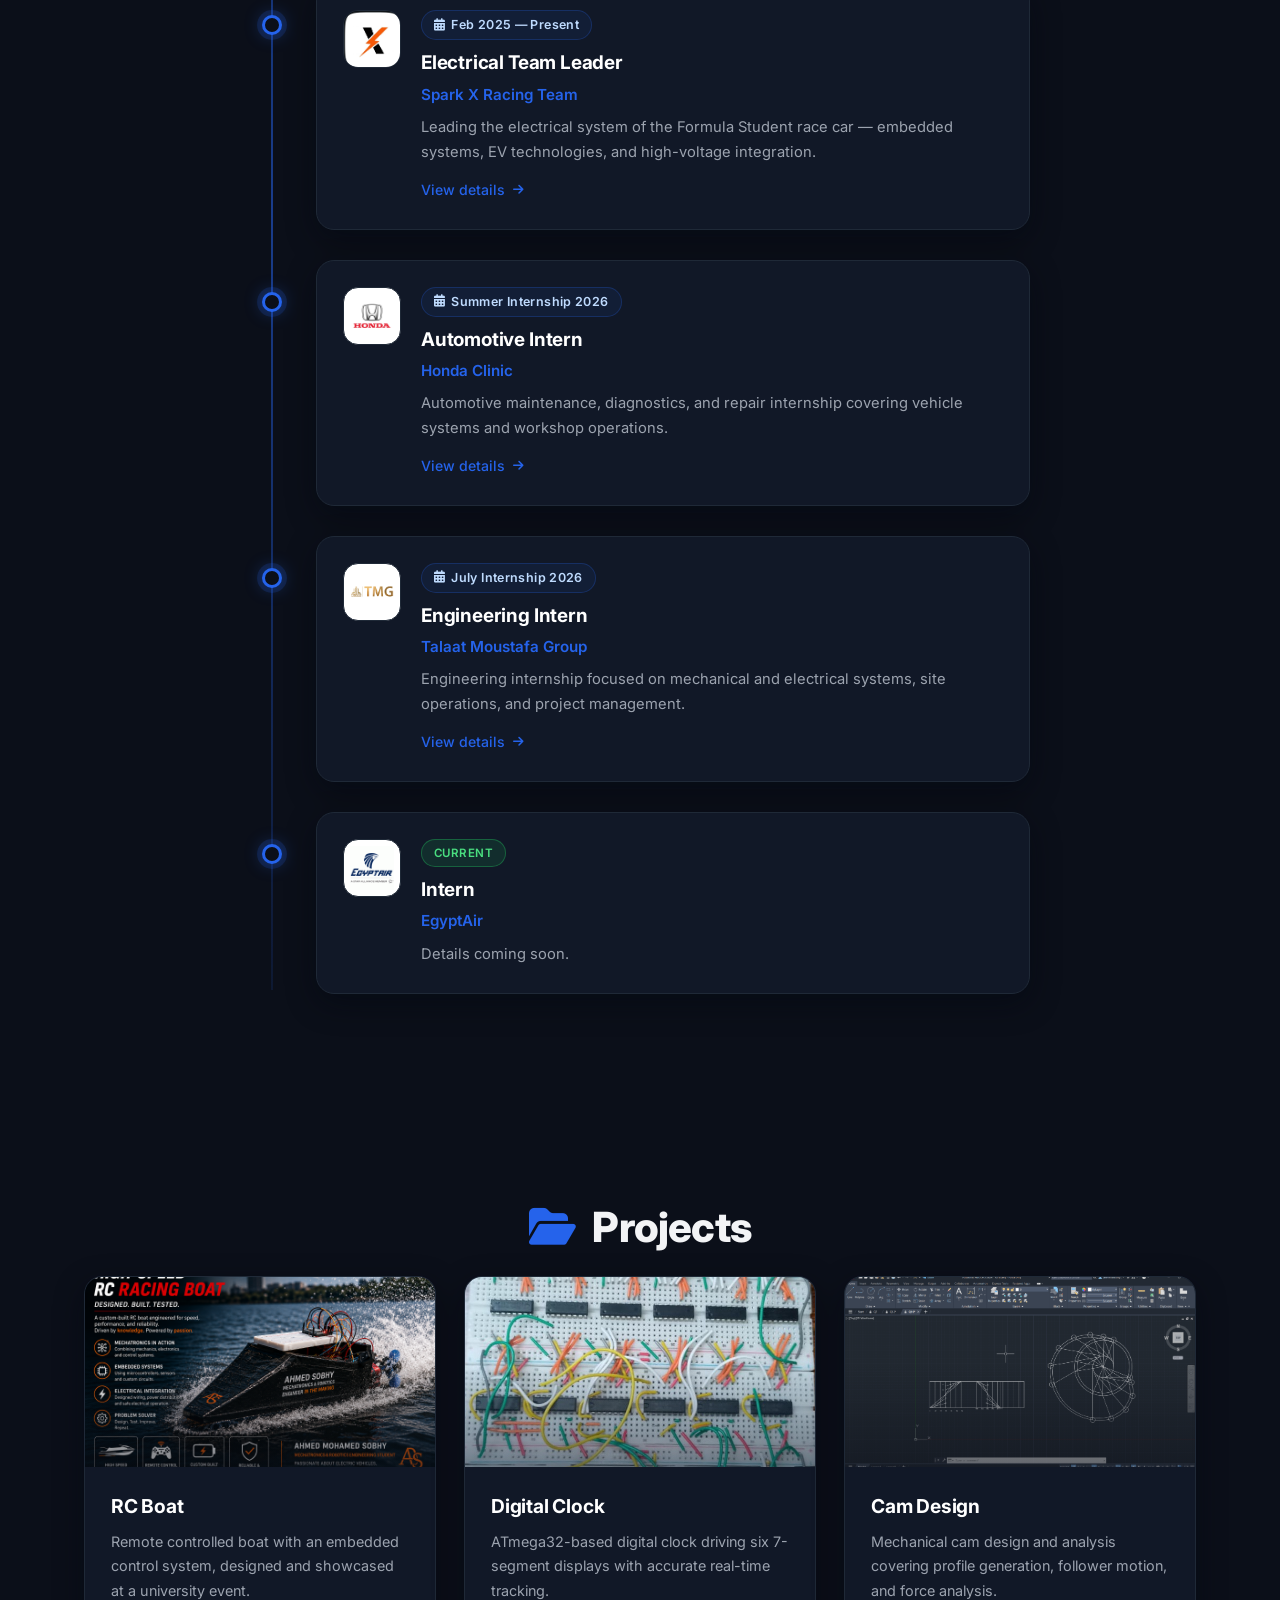
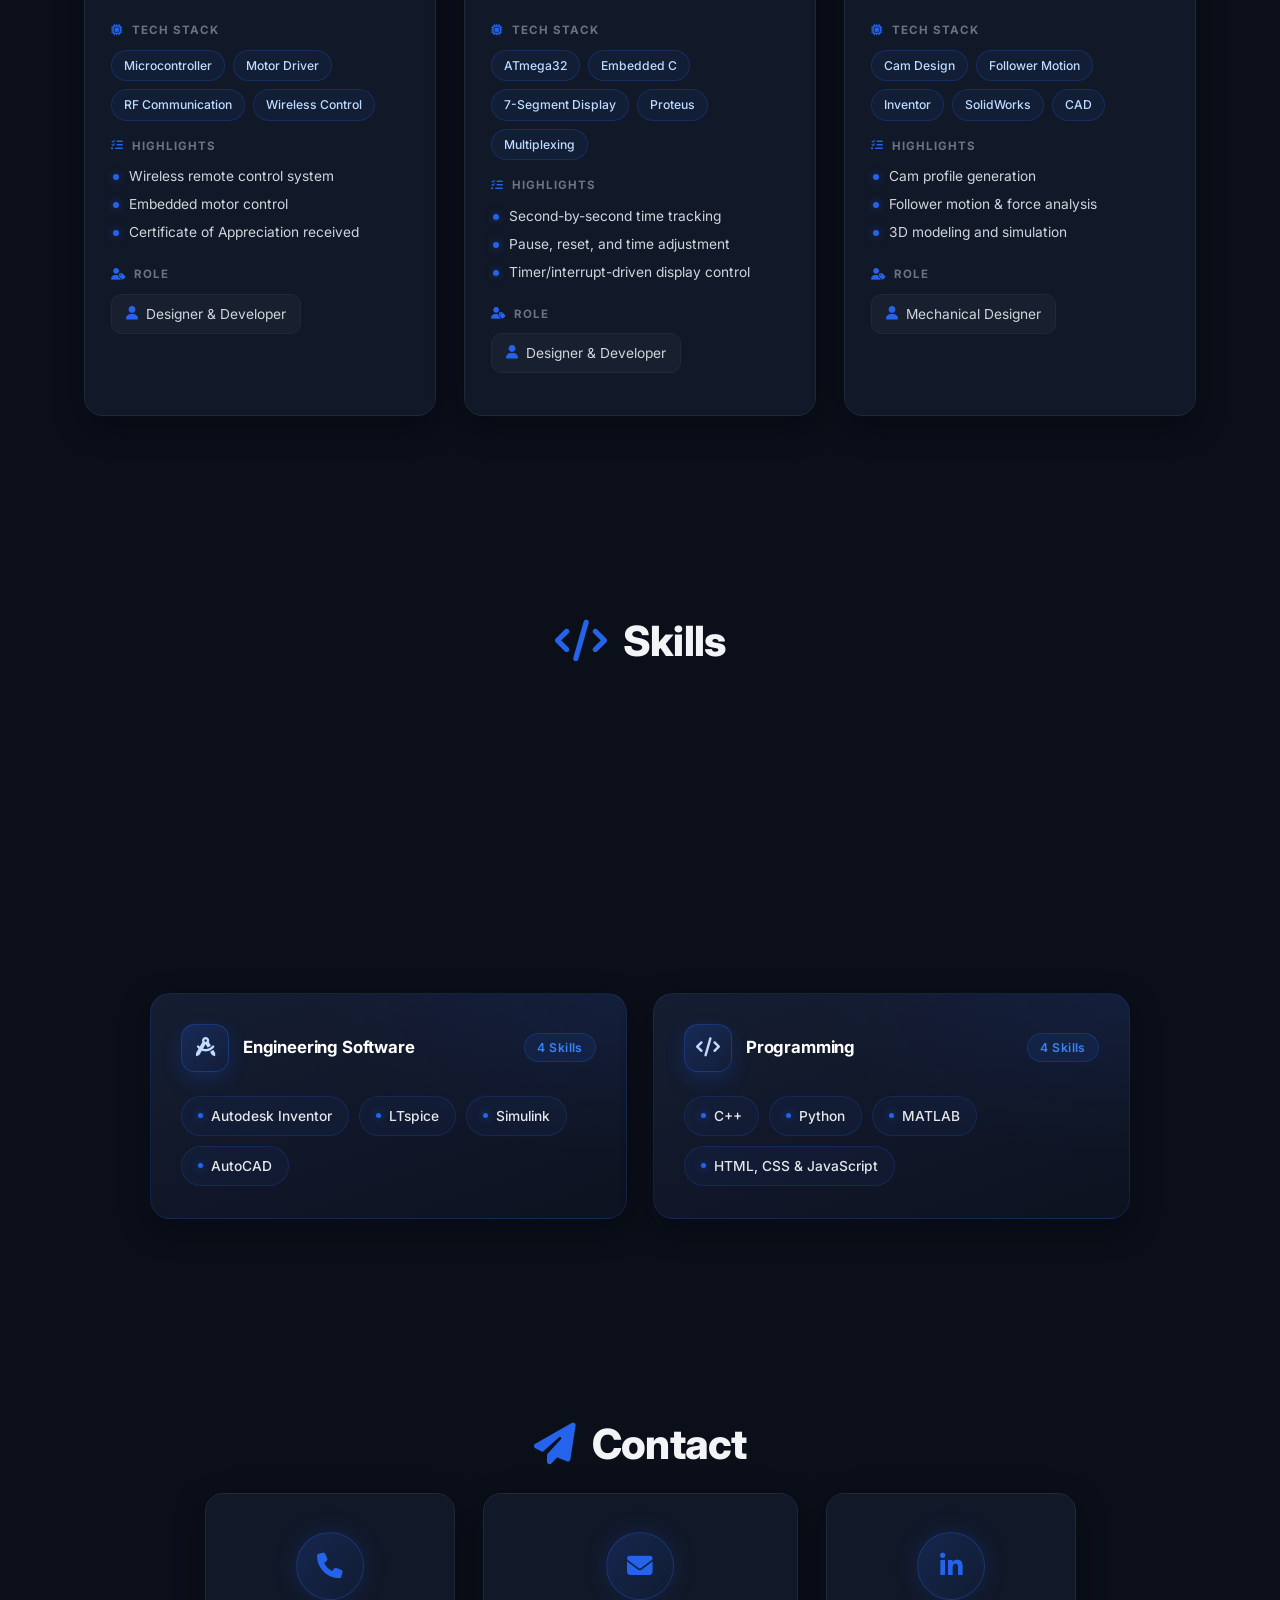
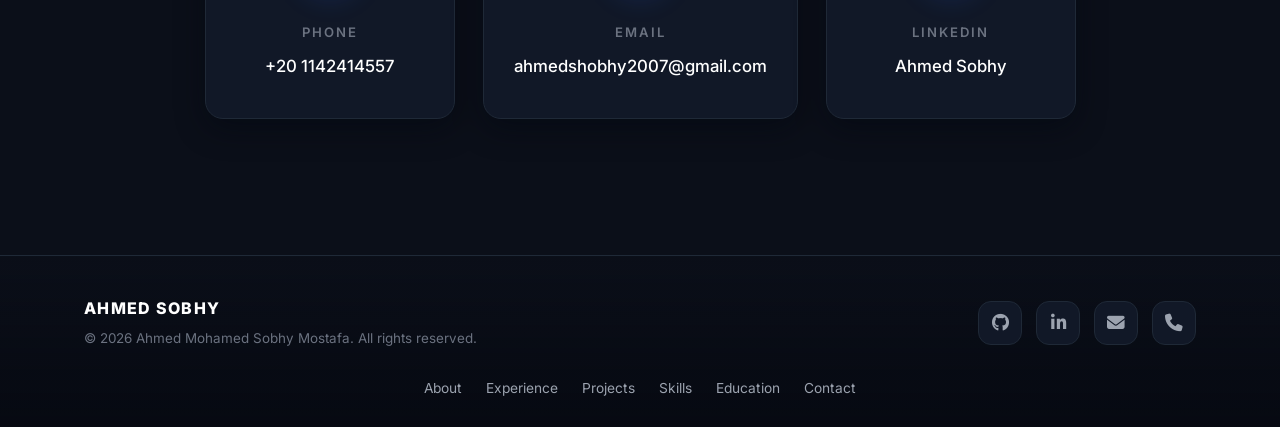
==== commit f5874e27: "update" ====
--- a/index.html
+++ b/index.html
@@ -1417,7 +1417,7 @@
       <div class="about-grid">
         <div class="about-image-wrapper fade-left">
             <div class="about-image" style="overflow:hidden; padding:0;">
-            <img src="profile.jpg" alt="Ahmed Mohamed Sobhy" style="width:100%;height:100%;object-fit:cover;" />
+            <img src="about-new.jpeg" alt="Ahmed Mohamed Sobhy" style="width:100%;height:100%;object-fit:cover;" />
           </div>
         </div>
         <div class="about-content fade-right">
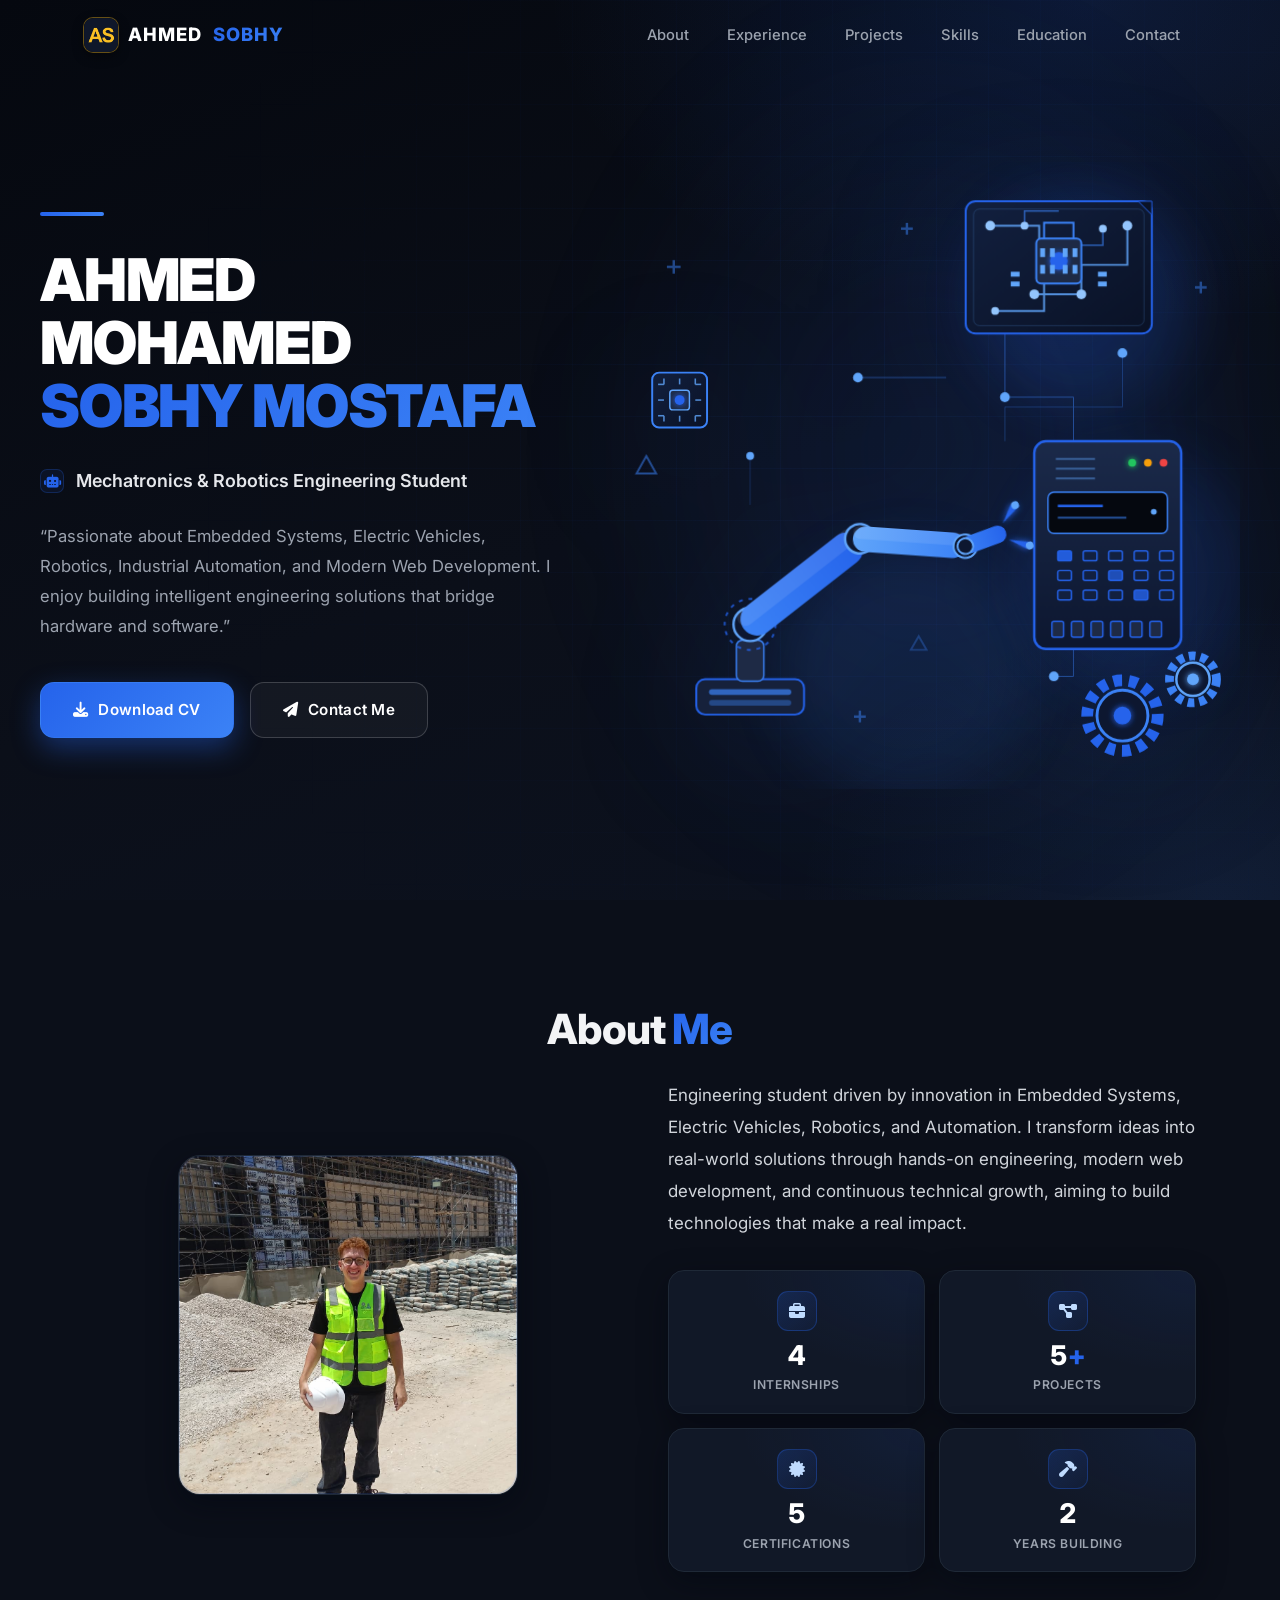
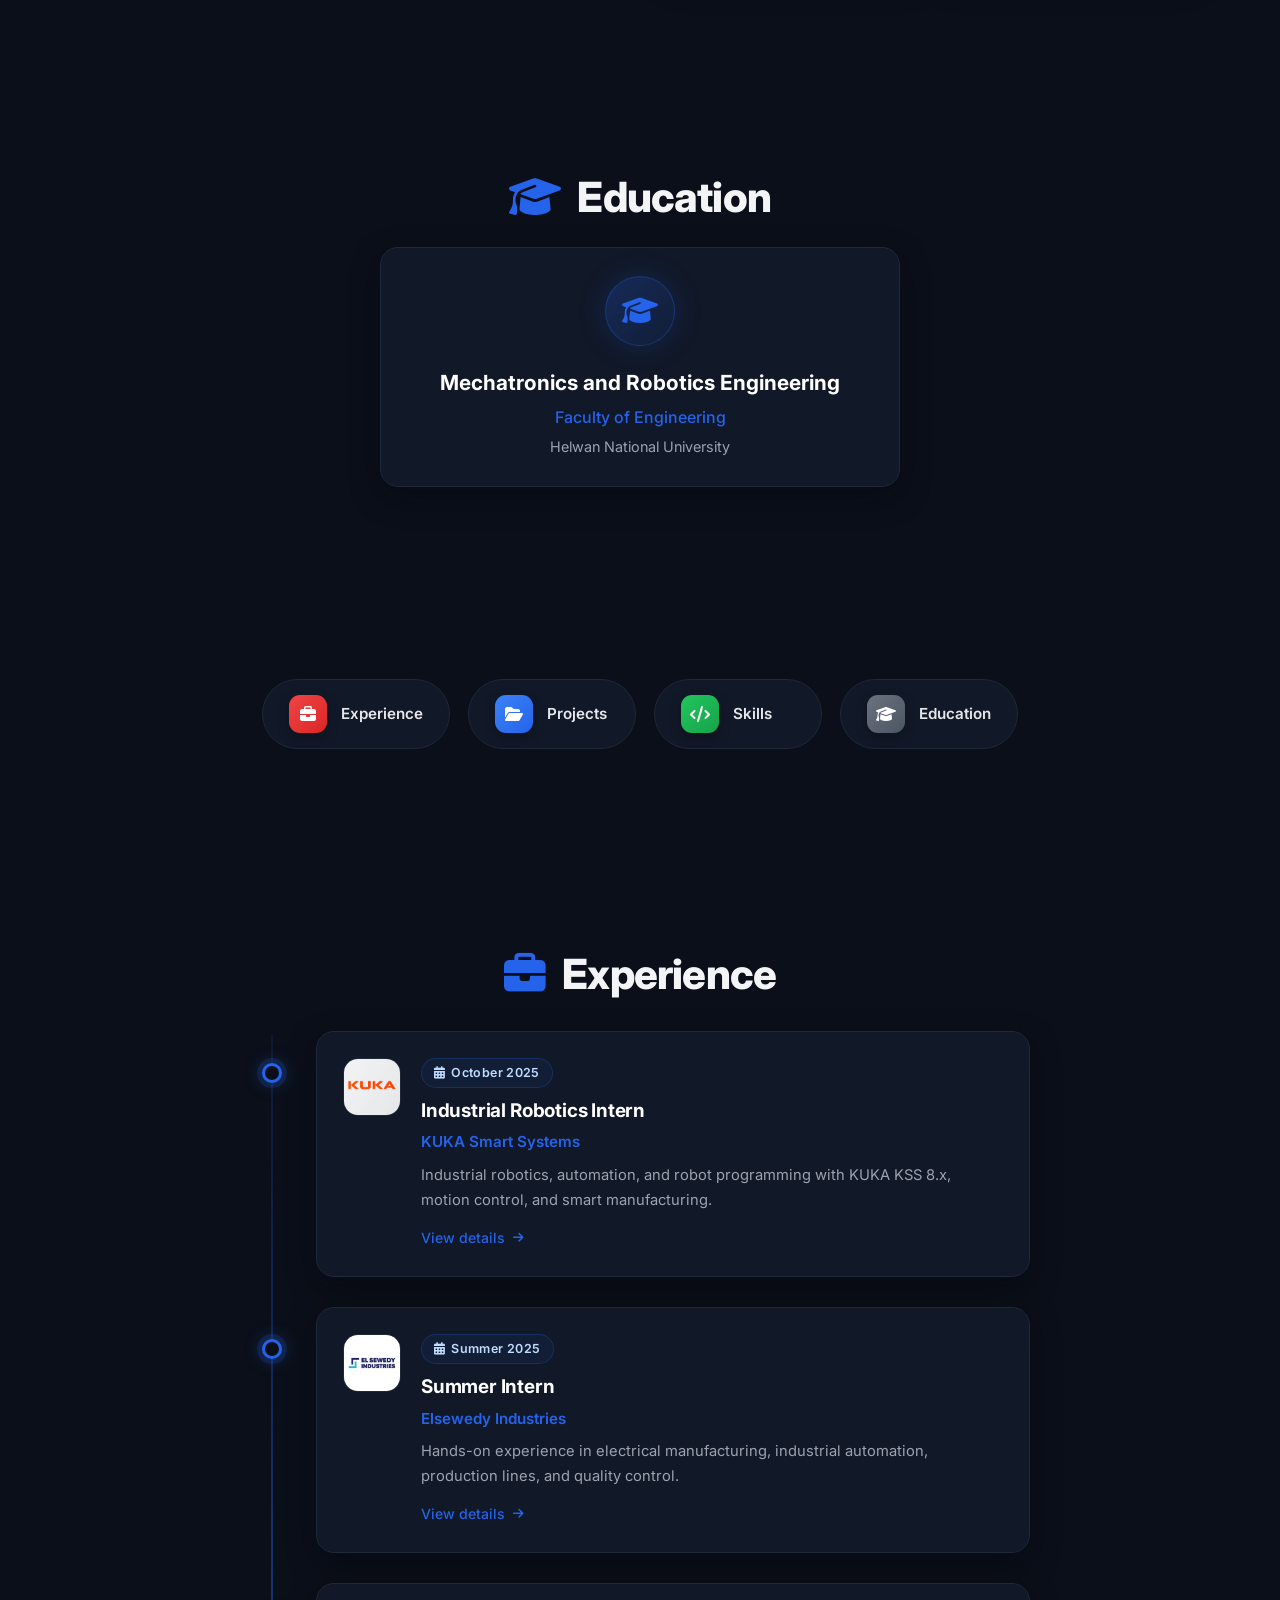
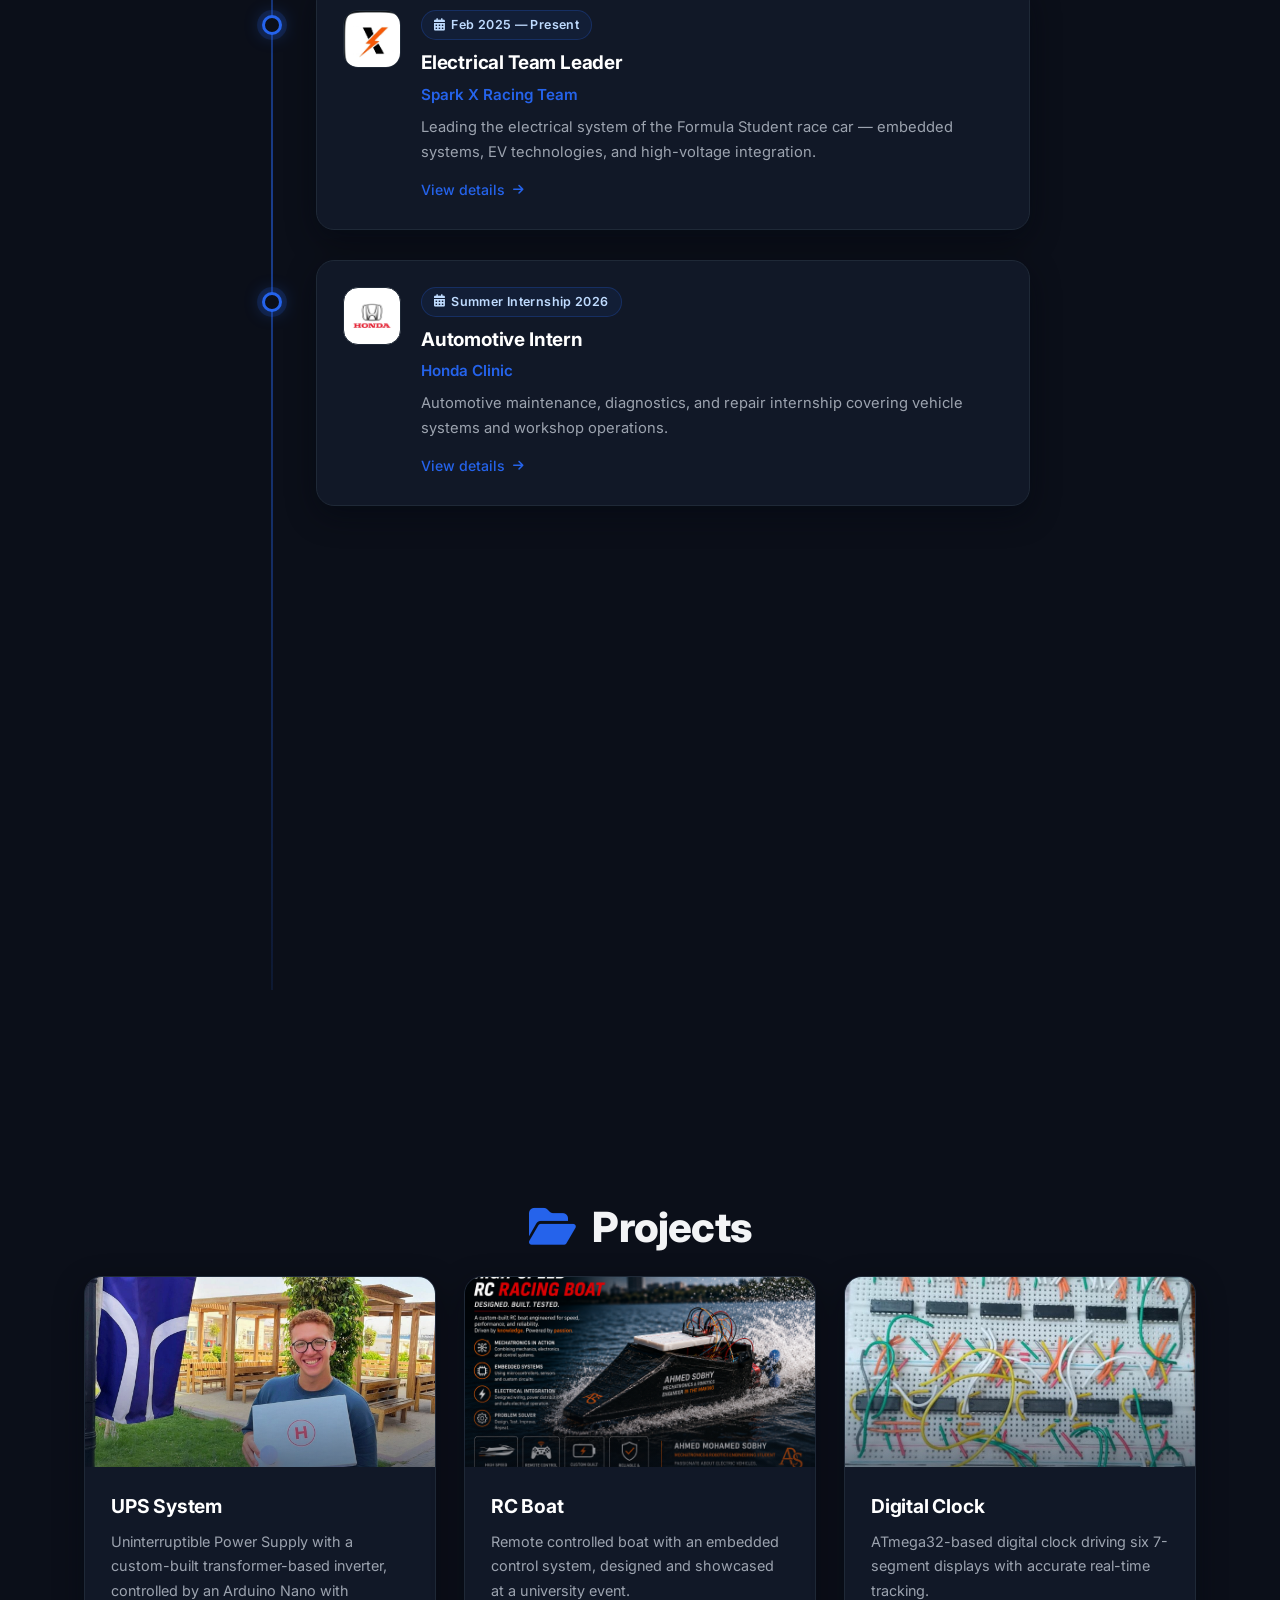
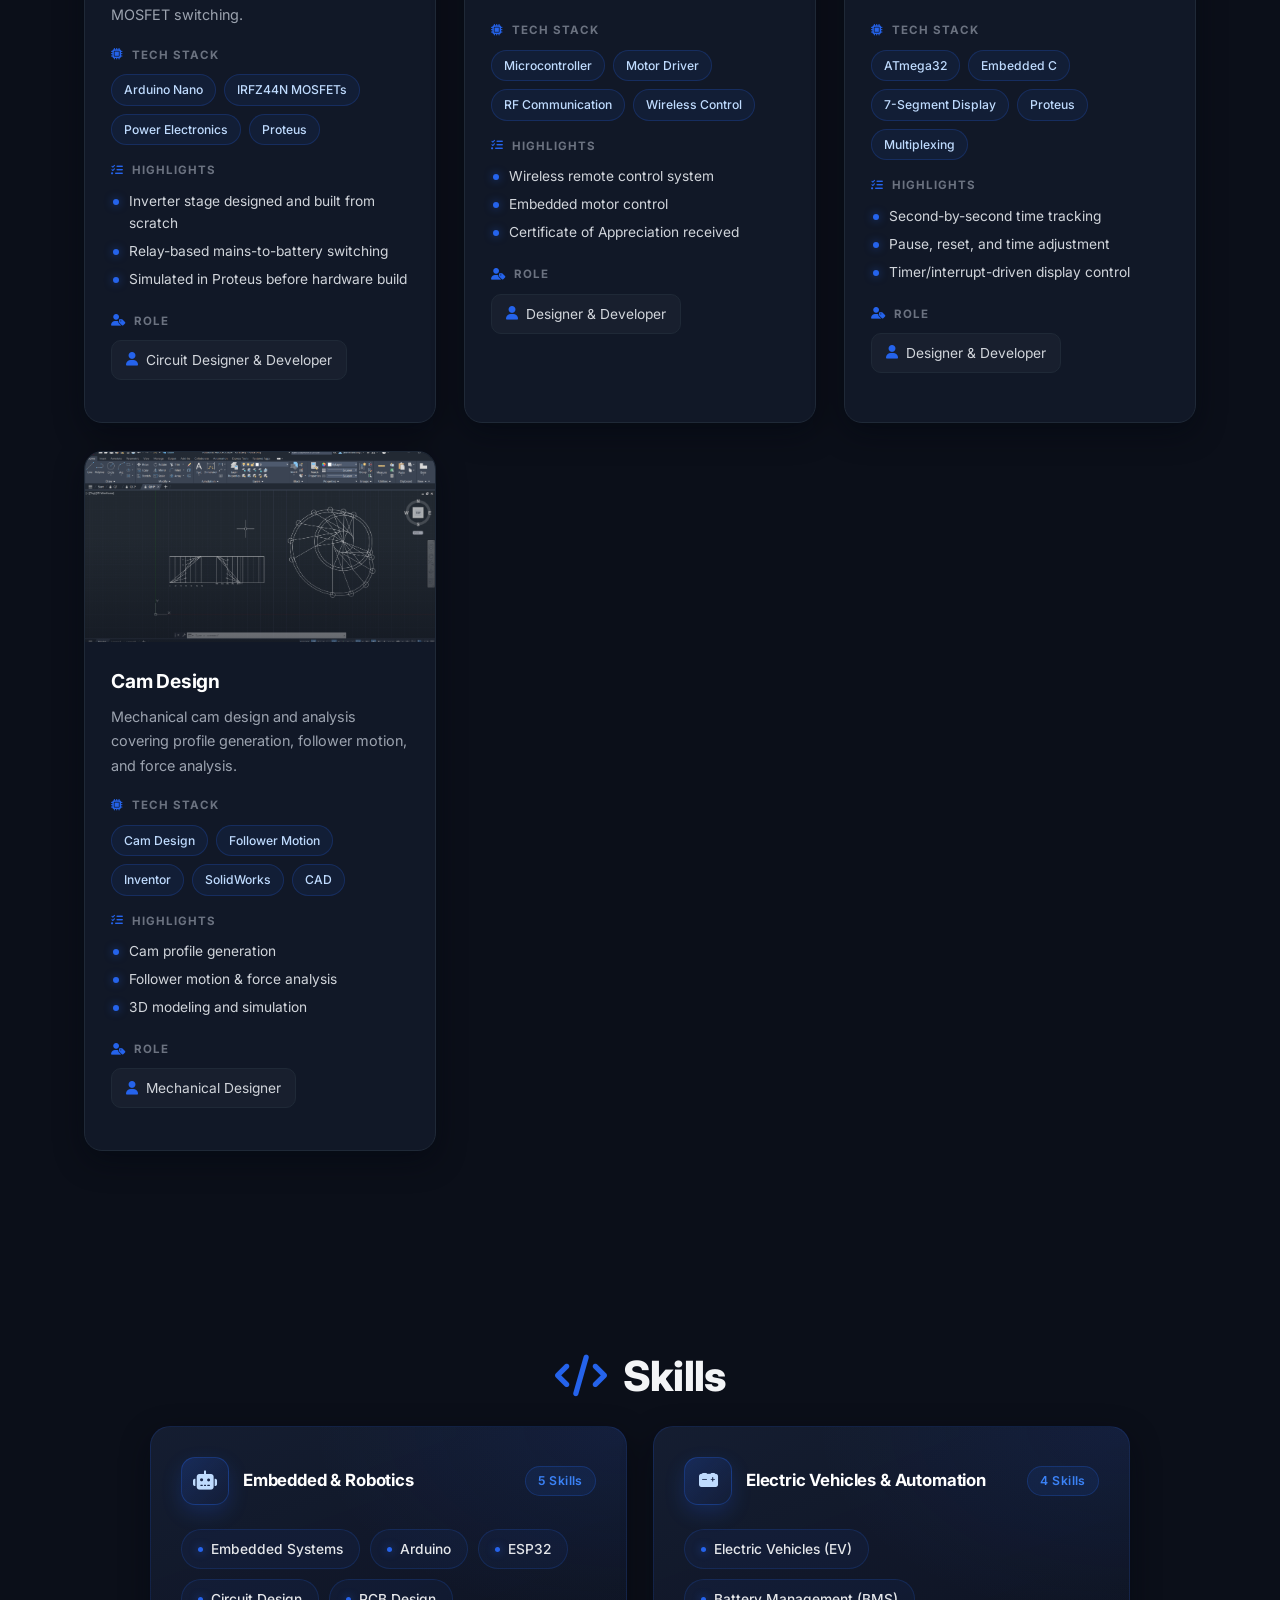
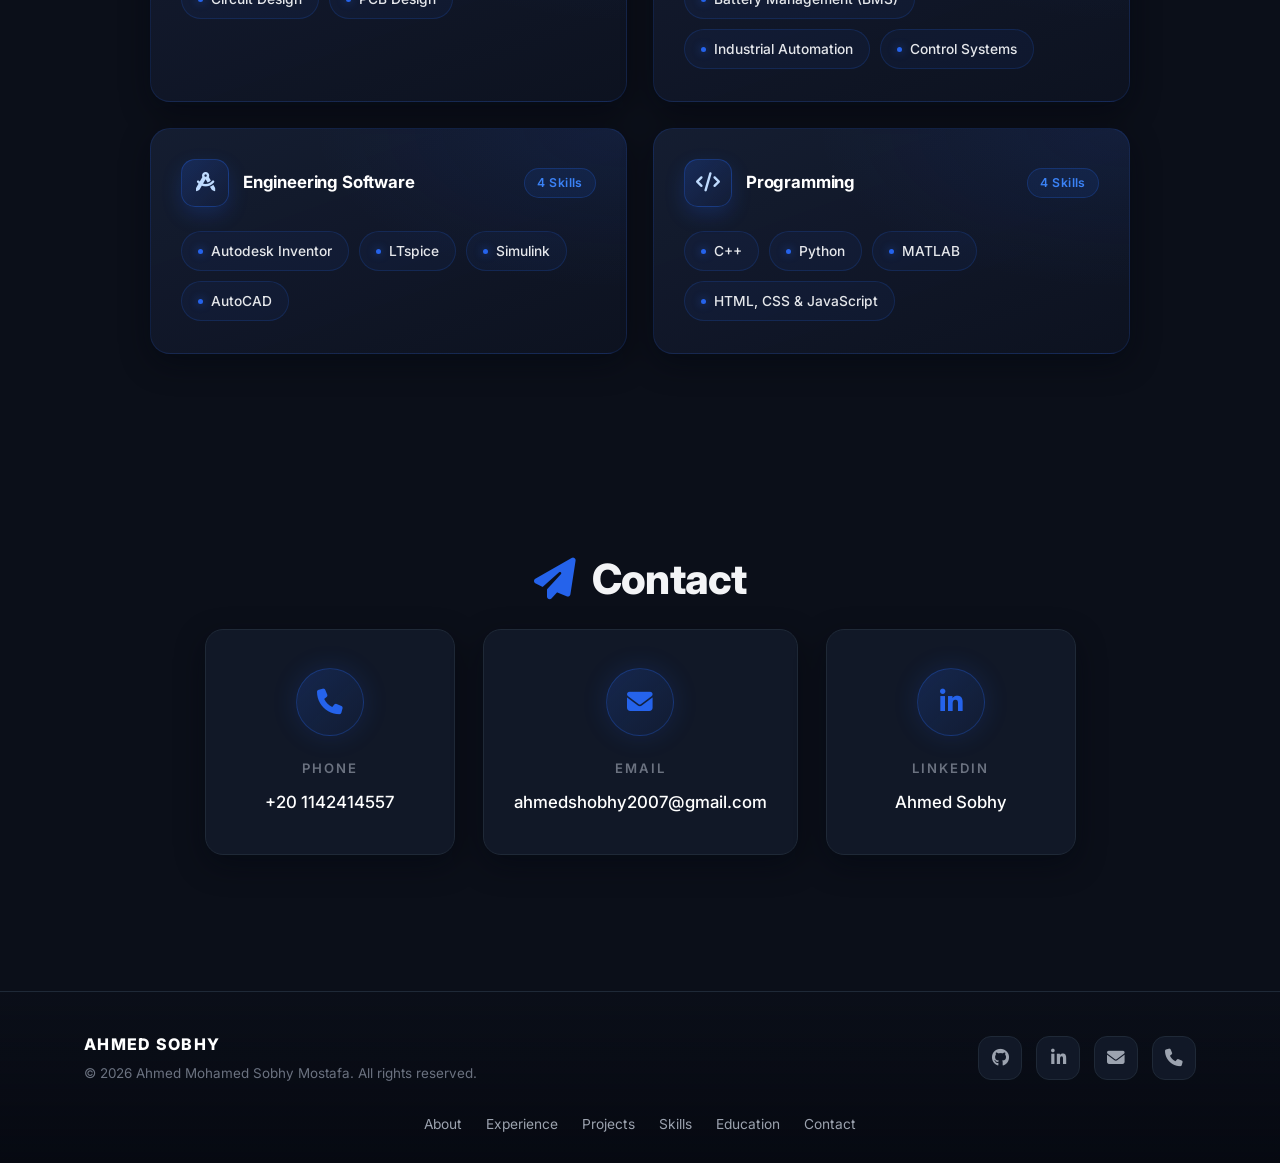
==== commit d1f7a434: "update" ====
--- a/index.html
+++ b/index.html
@@ -1607,6 +1607,36 @@
       <h2 class="section-title"><i class="fas fa-folder-open" style="color:var(--primary);margin-right:10px;"></i> Projects</h2>
       <div class="proj-grid">
 
+        <!-- UPS SYSTEM -->
+        <a href="ups-details.html" class="card card-hover proj-card fade-scale">
+          <div class="proj-image"><img src="ups-project/ups-01.jpeg" alt="UPS System" /></div>
+          <div class="proj-body">
+            <div class="proj-title">UPS System</div>
+            <p class="proj-desc">Uninterruptible Power Supply with a custom-built transformer-based inverter, controlled by an Arduino Nano with MOSFET switching.</p>
+            <div class="proj-block">
+              <div class="proj-block-label"><i class="fas fa-microchip"></i> Tech Stack</div>
+              <div class="proj-tech">
+                <span class="tech-chip">Arduino Nano</span>
+                <span class="tech-chip">IRFZ44N MOSFETs</span>
+                <span class="tech-chip">Power Electronics</span>
+                <span class="tech-chip">Proteus</span>
+              </div>
+            </div>
+            <div class="proj-block">
+              <div class="proj-block-label"><i class="fas fa-list-check"></i> Highlights</div>
+              <ul class="proj-features">
+                <li>Inverter stage designed and built from scratch</li>
+                <li>Relay-based mains-to-battery switching</li>
+                <li>Simulated in Proteus before hardware build</li>
+              </ul>
+            </div>
+            <div class="proj-block">
+              <div class="proj-block-label"><i class="fas fa-user-tag"></i> Role</div>
+              <span class="proj-role"><i class="fas fa-user"></i> Circuit Designer &amp; Developer</span>
+            </div>
+          </div>
+        </a>
+
         <!-- RC BOAT -->
         <a href="rcboat-details.html" class="card card-hover proj-card fade-scale">
           <div class="proj-image"><img src="rcboat-cover.png" alt="RC Boat" /></div>
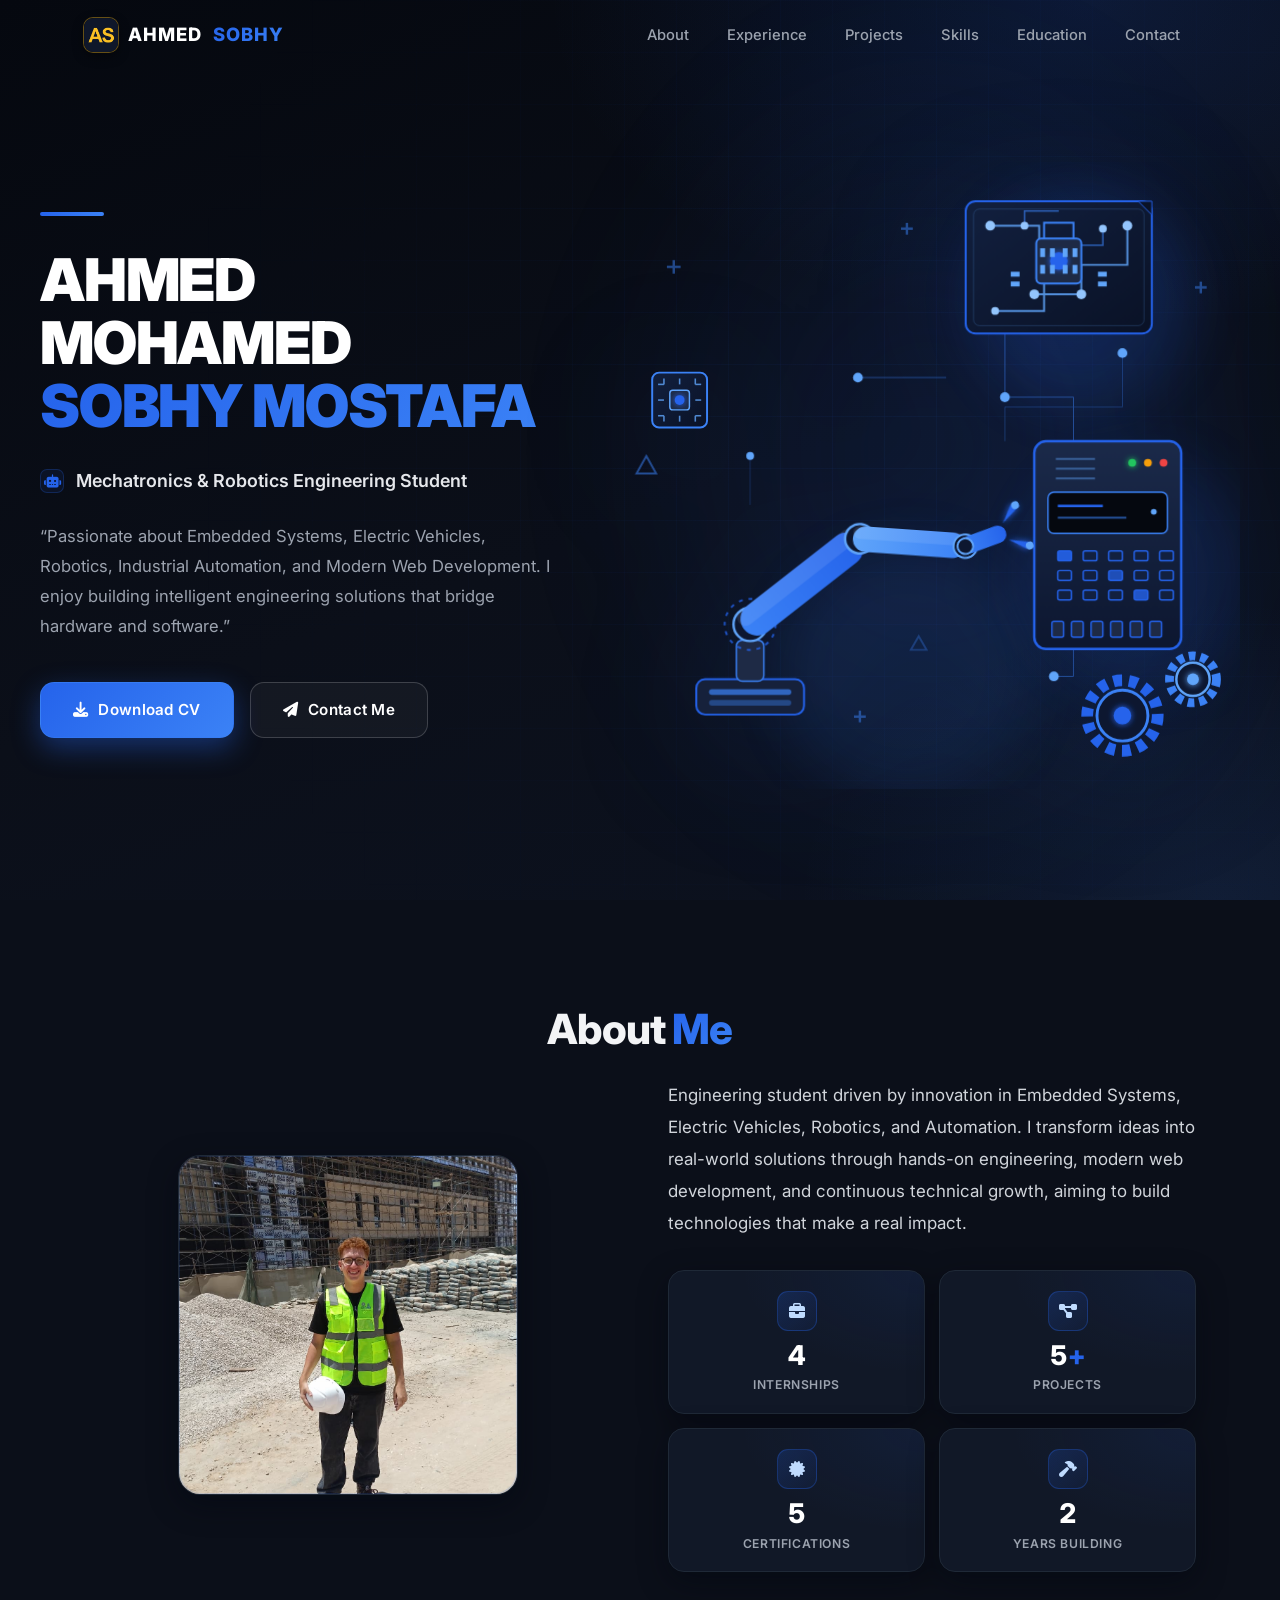
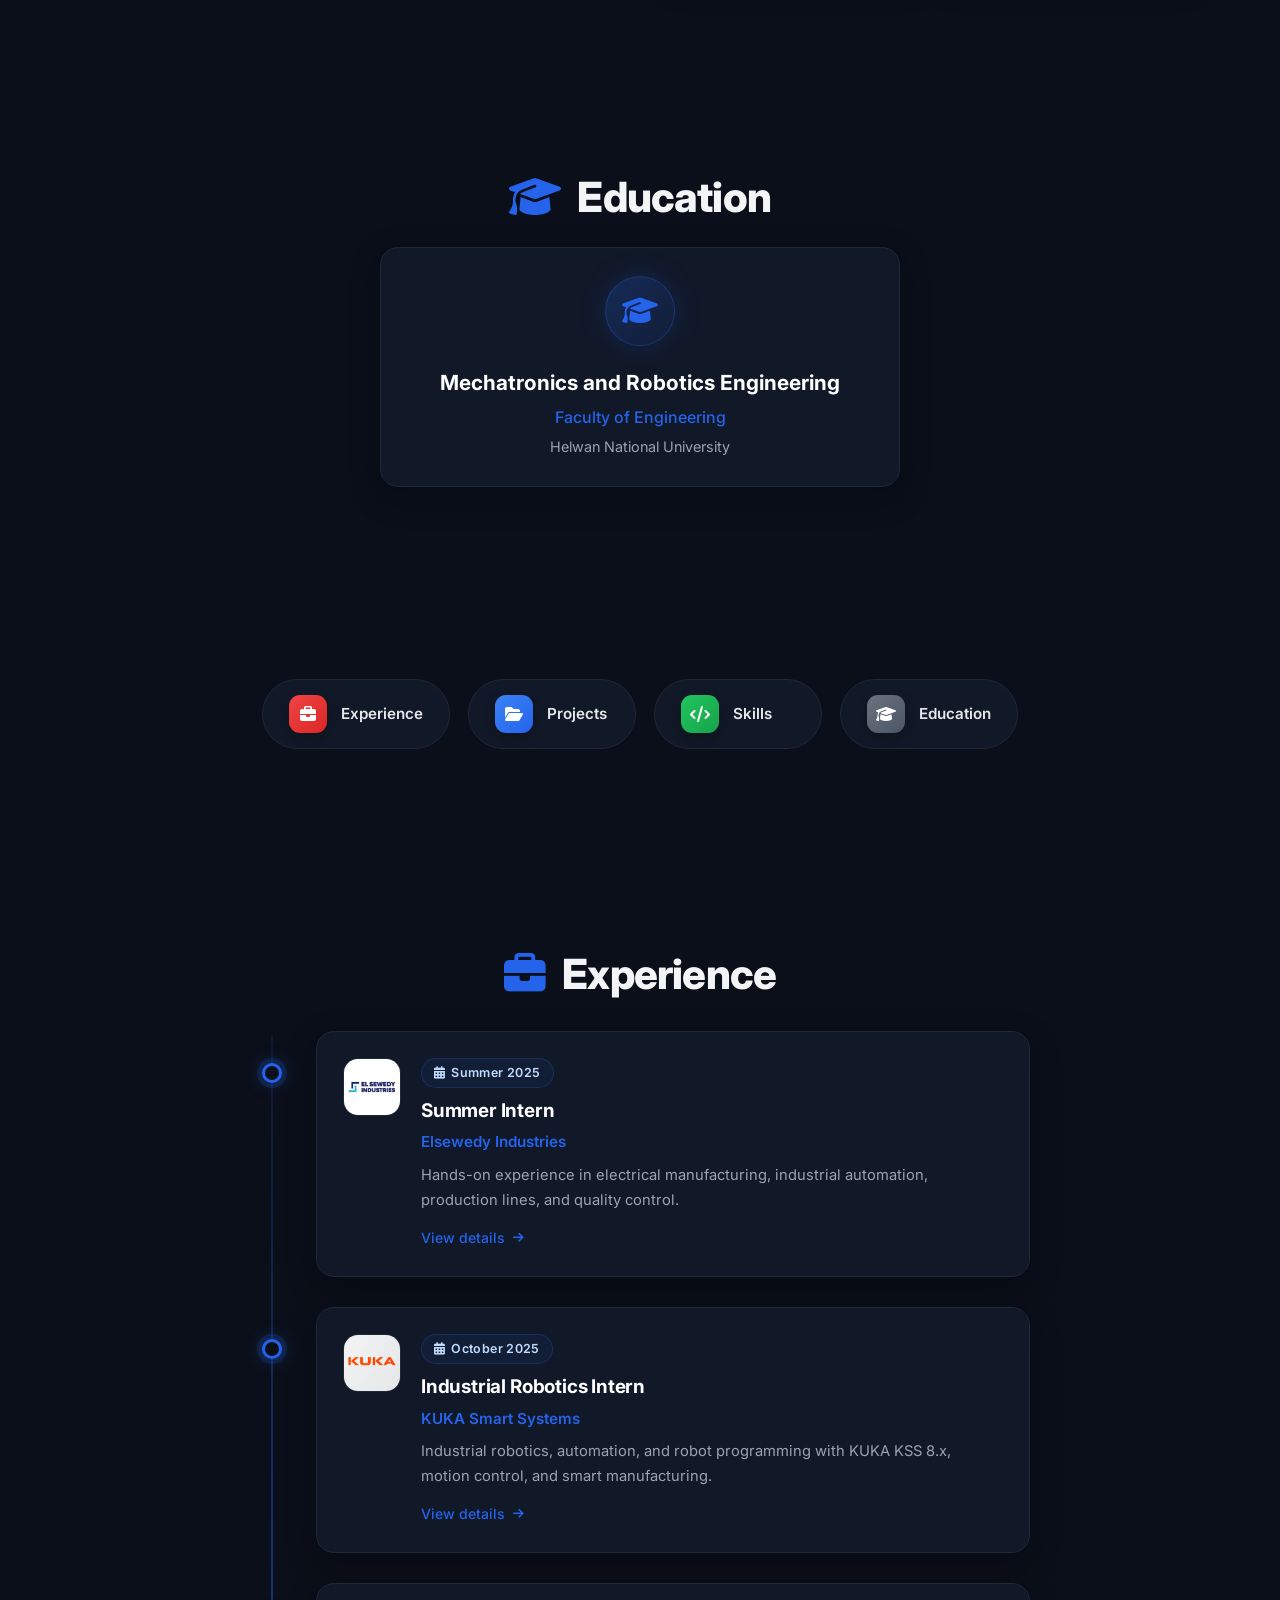
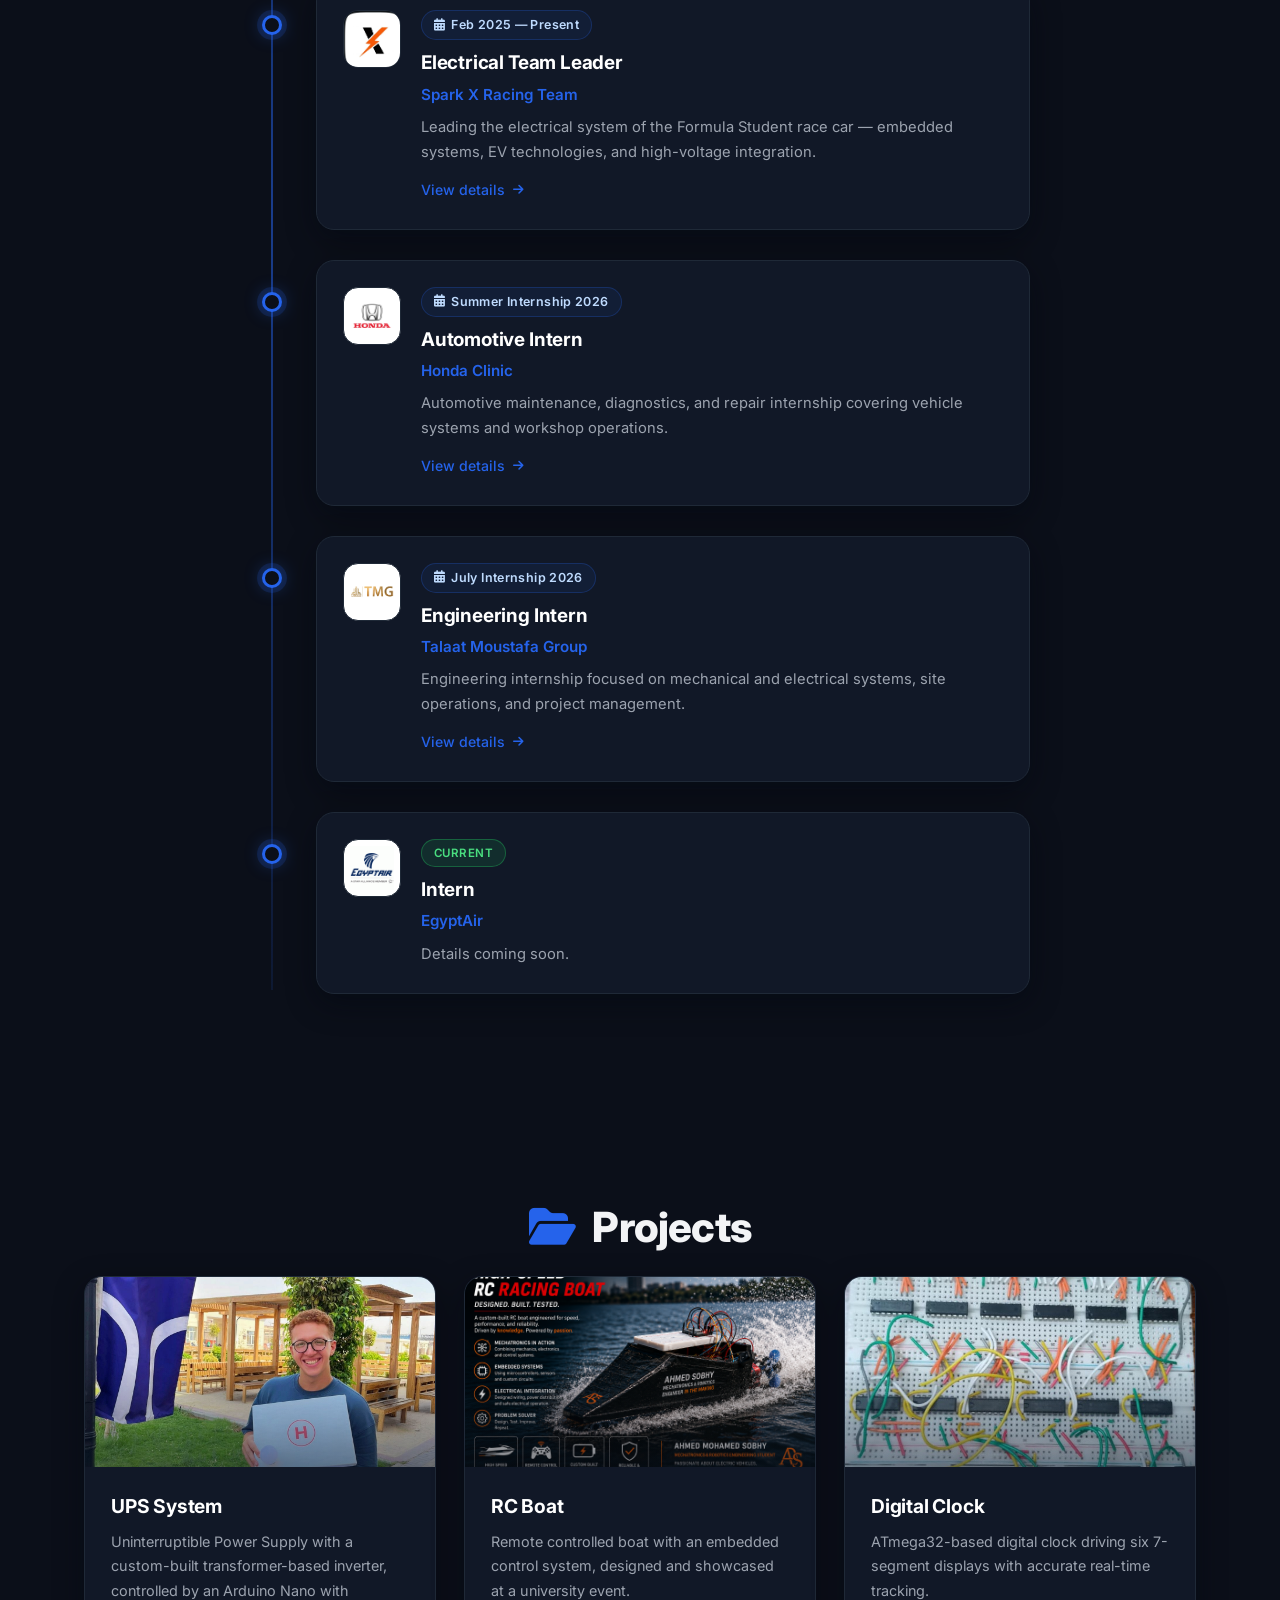
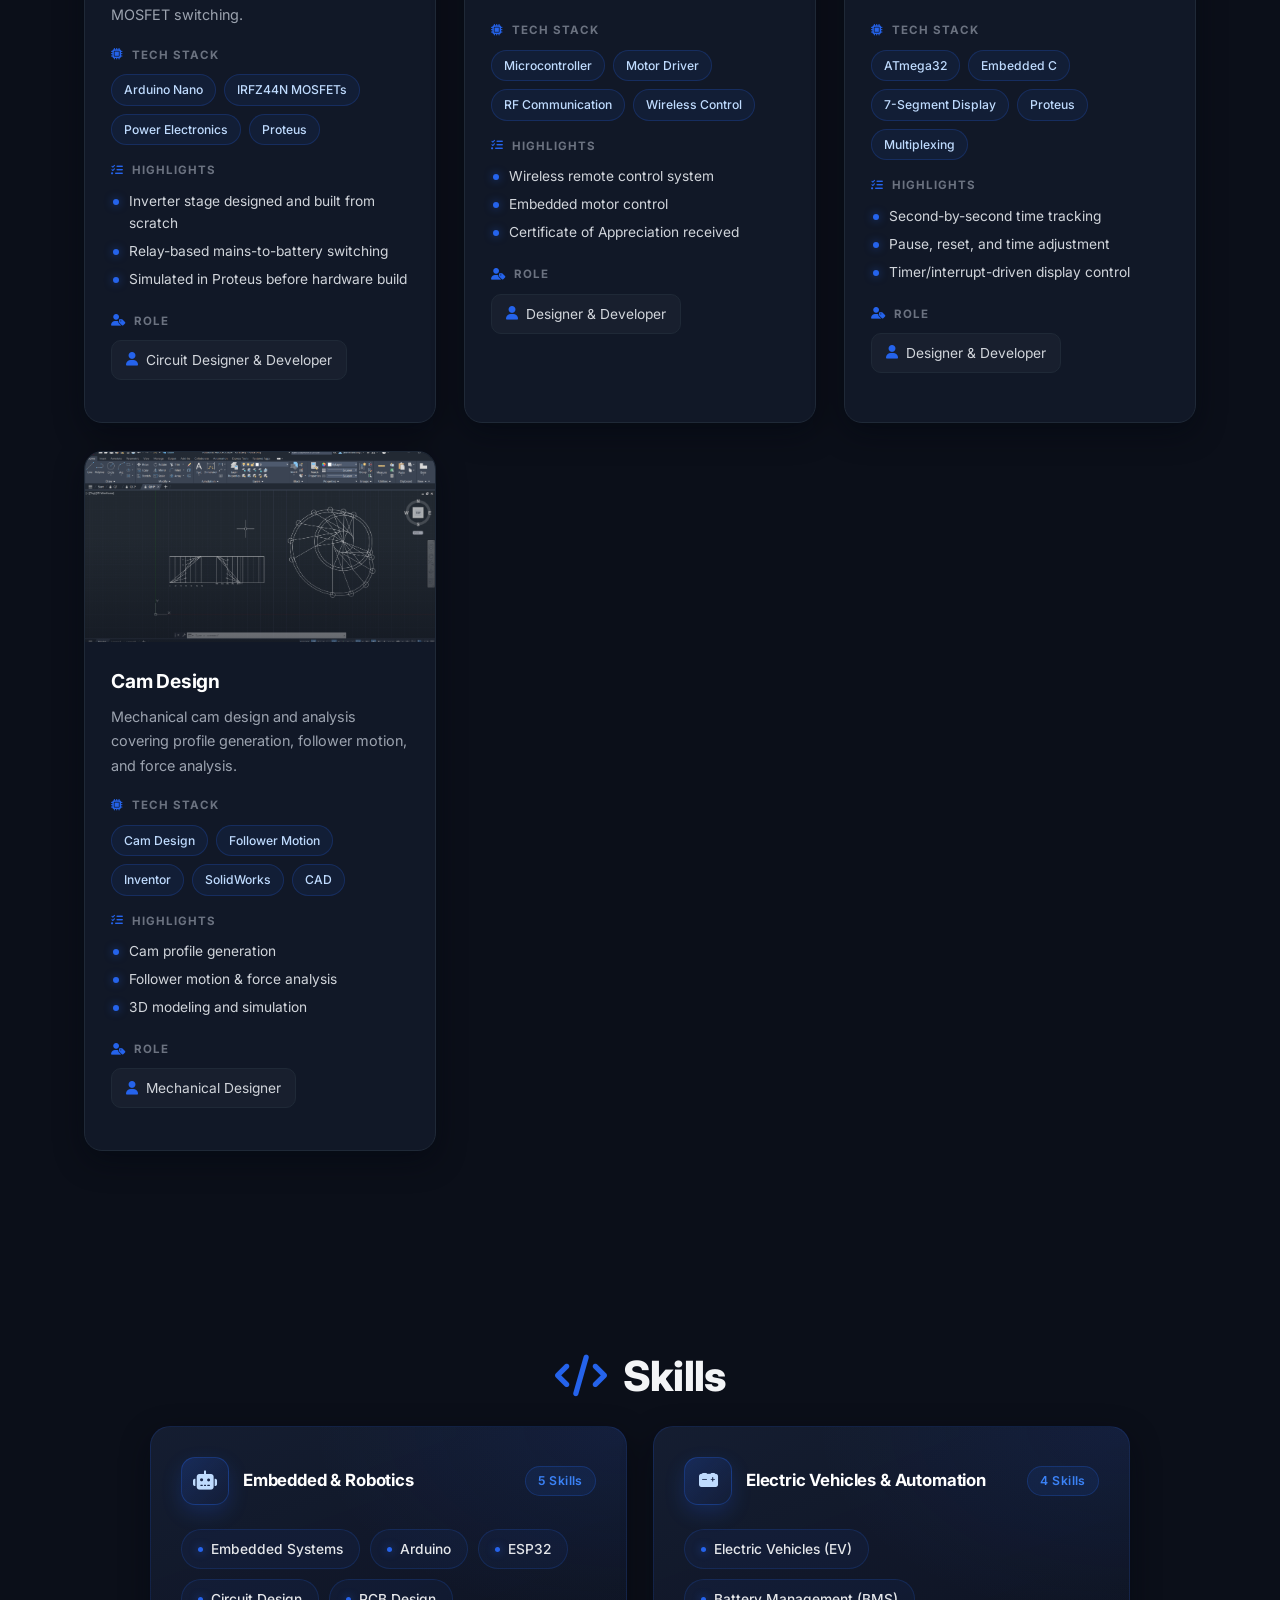
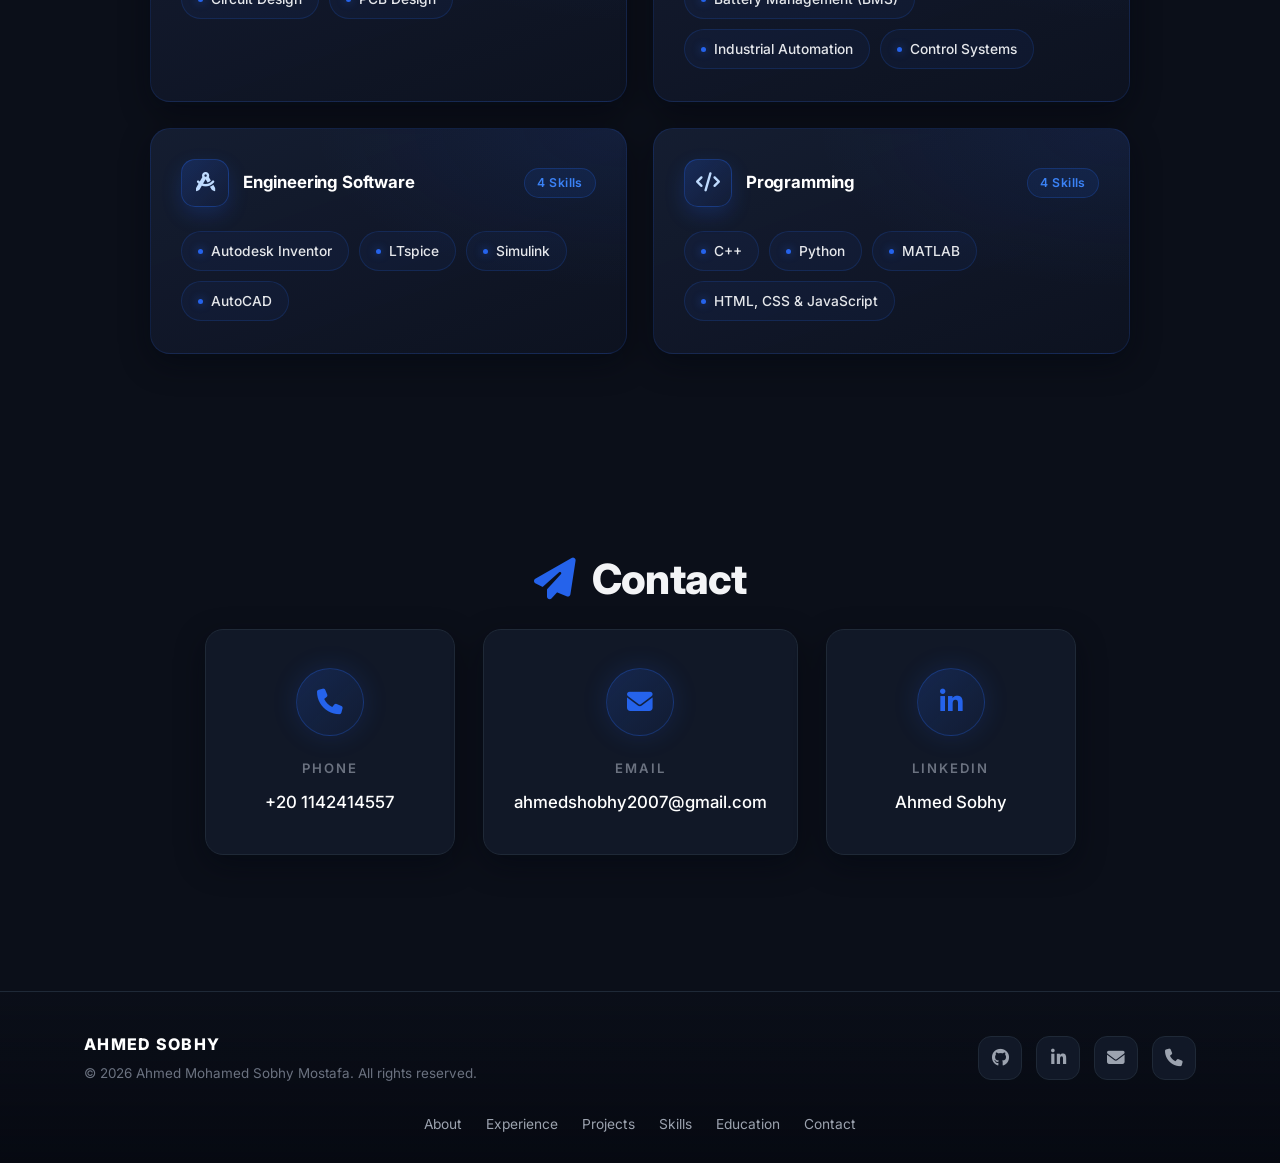
==== commit 26d5a08d: "update" ====
--- a/index.html
+++ b/index.html
@@ -1496,8 +1496,25 @@
       <h2 class="section-title"><i class="fas fa-briefcase" style="color:var(--primary);margin-right:10px;"></i> Experience</h2>
       <div class="timeline">
 
+        <!-- ELSEWEDY -->
+        <div class="timeline-item fade-up">
+          <div class="timeline-dot"></div>
+          <a href="elsewedy-details.html" class="card card-hover timeline-card">
+            <div class="timeline-icon"><img src="elsewedy-logo.jpg" alt="Elsewedy" /></div>
+            <div class="exp-body">
+              <div class="exp-meta">
+                <span class="timeline-date"><i class="fas fa-calendar-alt"></i> Summer 2025</span>
+              </div>
+              <div class="exp-title">Summer Intern</div>
+              <div class="exp-company">Elsewedy Industries</div>
+              <p class="exp-desc">Hands-on experience in electrical manufacturing, industrial automation, production lines, and quality control.</p>
+              <span class="exp-link">View details <i class="fas fa-arrow-right"></i></span>
+            </div>
+          </a>
+        </div>
+
         <!-- KUKA -->
-        <div class="timeline-item fade-up">
+        <div class="timeline-item fade-up delay-1">
           <div class="timeline-dot"></div>
           <a href="kuka-details.html" class="card card-hover timeline-card">
             <div class="timeline-icon"><img src="kuka-logo.png" alt="KUKA" /></div>
@@ -1508,23 +1525,6 @@
               <div class="exp-title">Industrial Robotics Intern</div>
               <div class="exp-company">KUKA Smart Systems</div>
               <p class="exp-desc">Industrial robotics, automation, and robot programming with KUKA KSS 8.x, motion control, and smart manufacturing.</p>
-              <span class="exp-link">View details <i class="fas fa-arrow-right"></i></span>
-            </div>
-          </a>
-        </div>
-
-        <!-- ELSEWEDY -->
-        <div class="timeline-item fade-up delay-1">
-          <div class="timeline-dot"></div>
-          <a href="elsewedy-details.html" class="card card-hover timeline-card">
-            <div class="timeline-icon"><img src="elsewedy-logo.jpg" alt="Elsewedy" /></div>
-            <div class="exp-body">
-              <div class="exp-meta">
-                <span class="timeline-date"><i class="fas fa-calendar-alt"></i> Summer 2025</span>
-              </div>
-              <div class="exp-title">Summer Intern</div>
-              <div class="exp-company">Elsewedy Industries</div>
-              <p class="exp-desc">Hands-on experience in electrical manufacturing, industrial automation, production lines, and quality control.</p>
               <span class="exp-link">View details <i class="fas fa-arrow-right"></i></span>
             </div>
           </a>
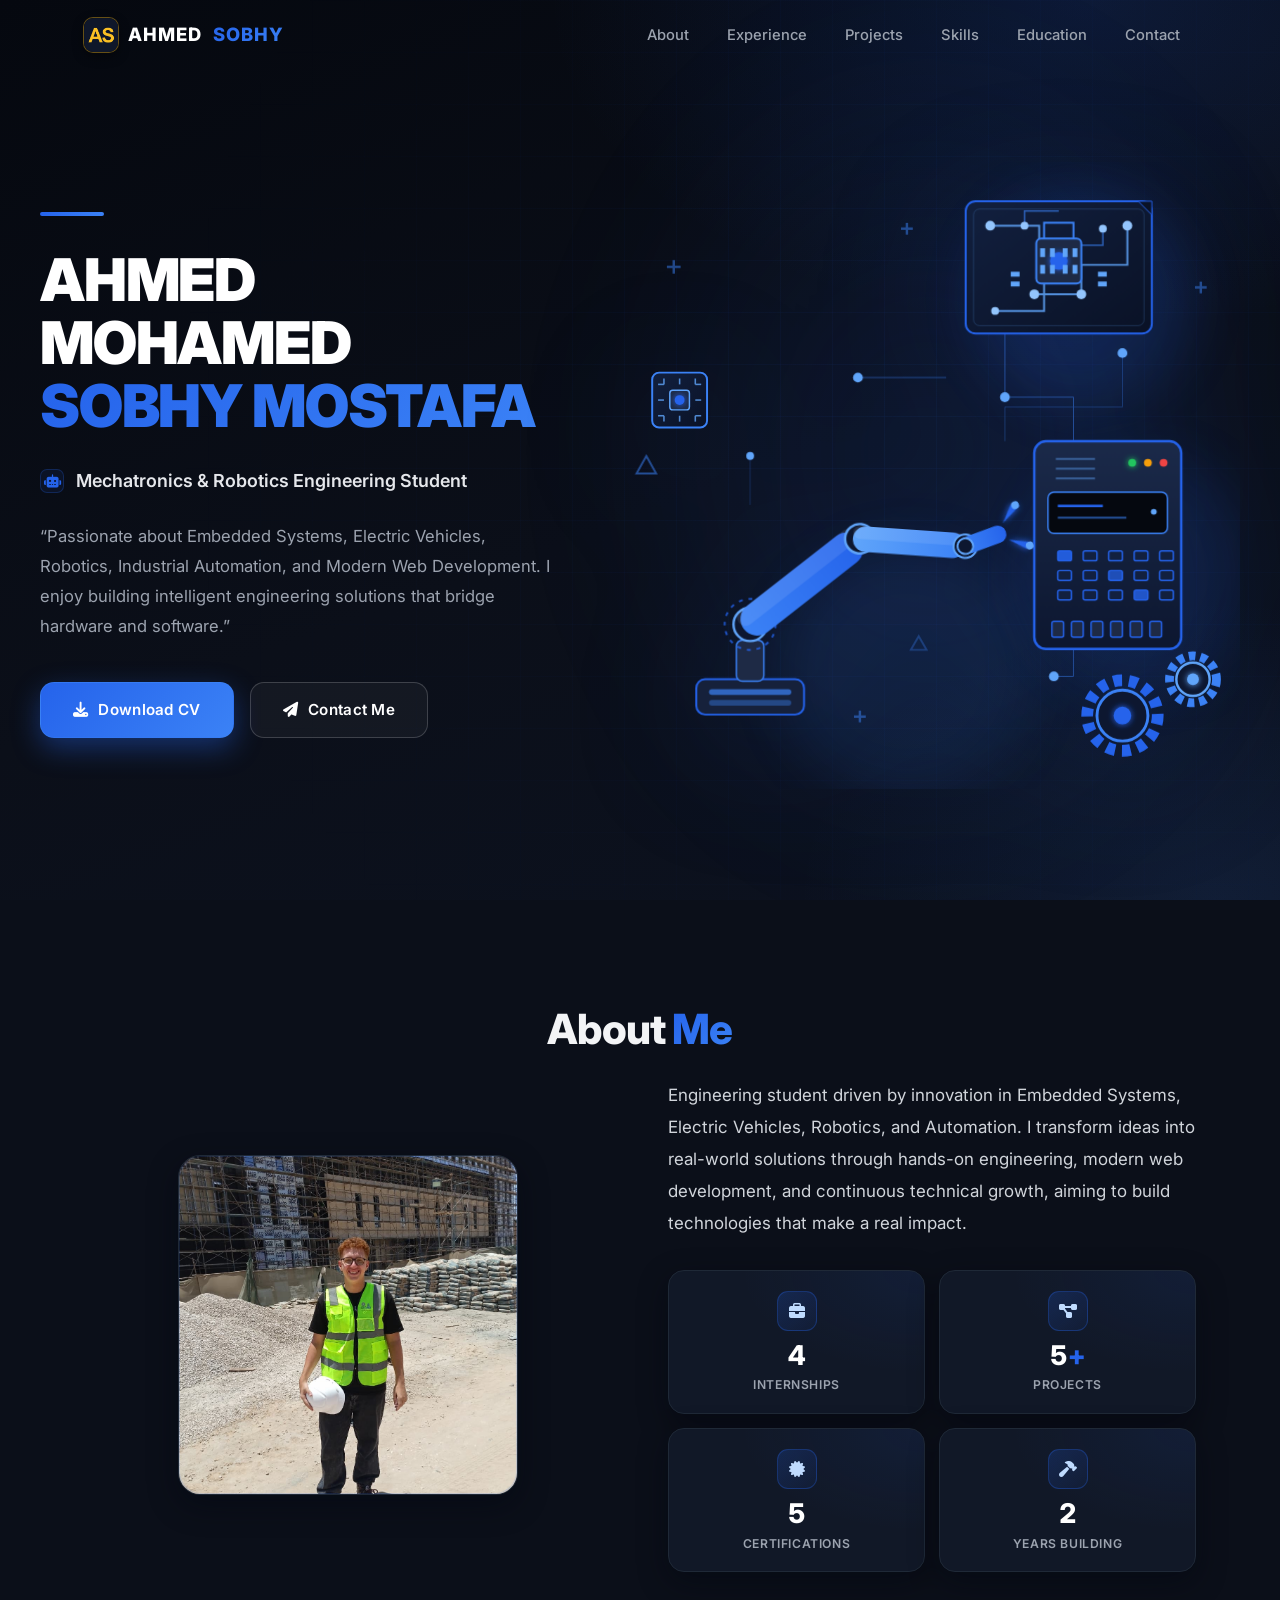
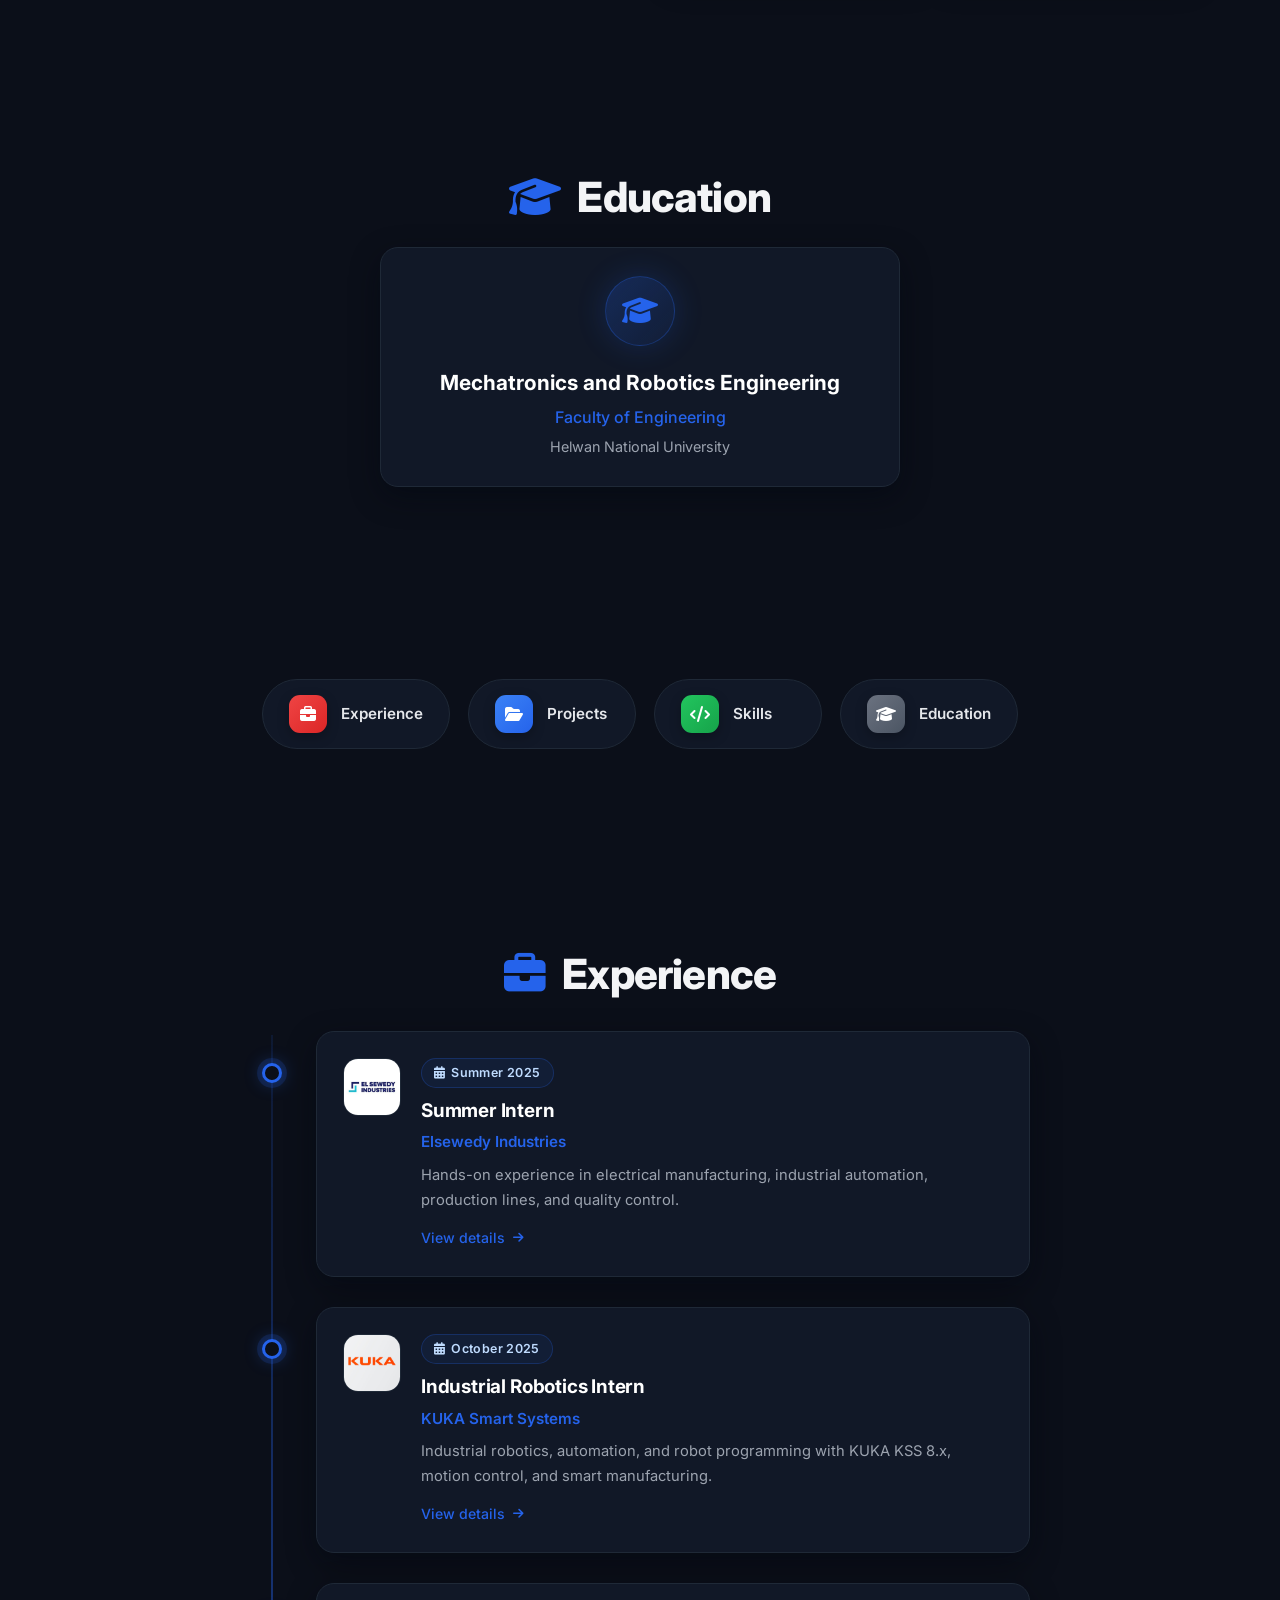
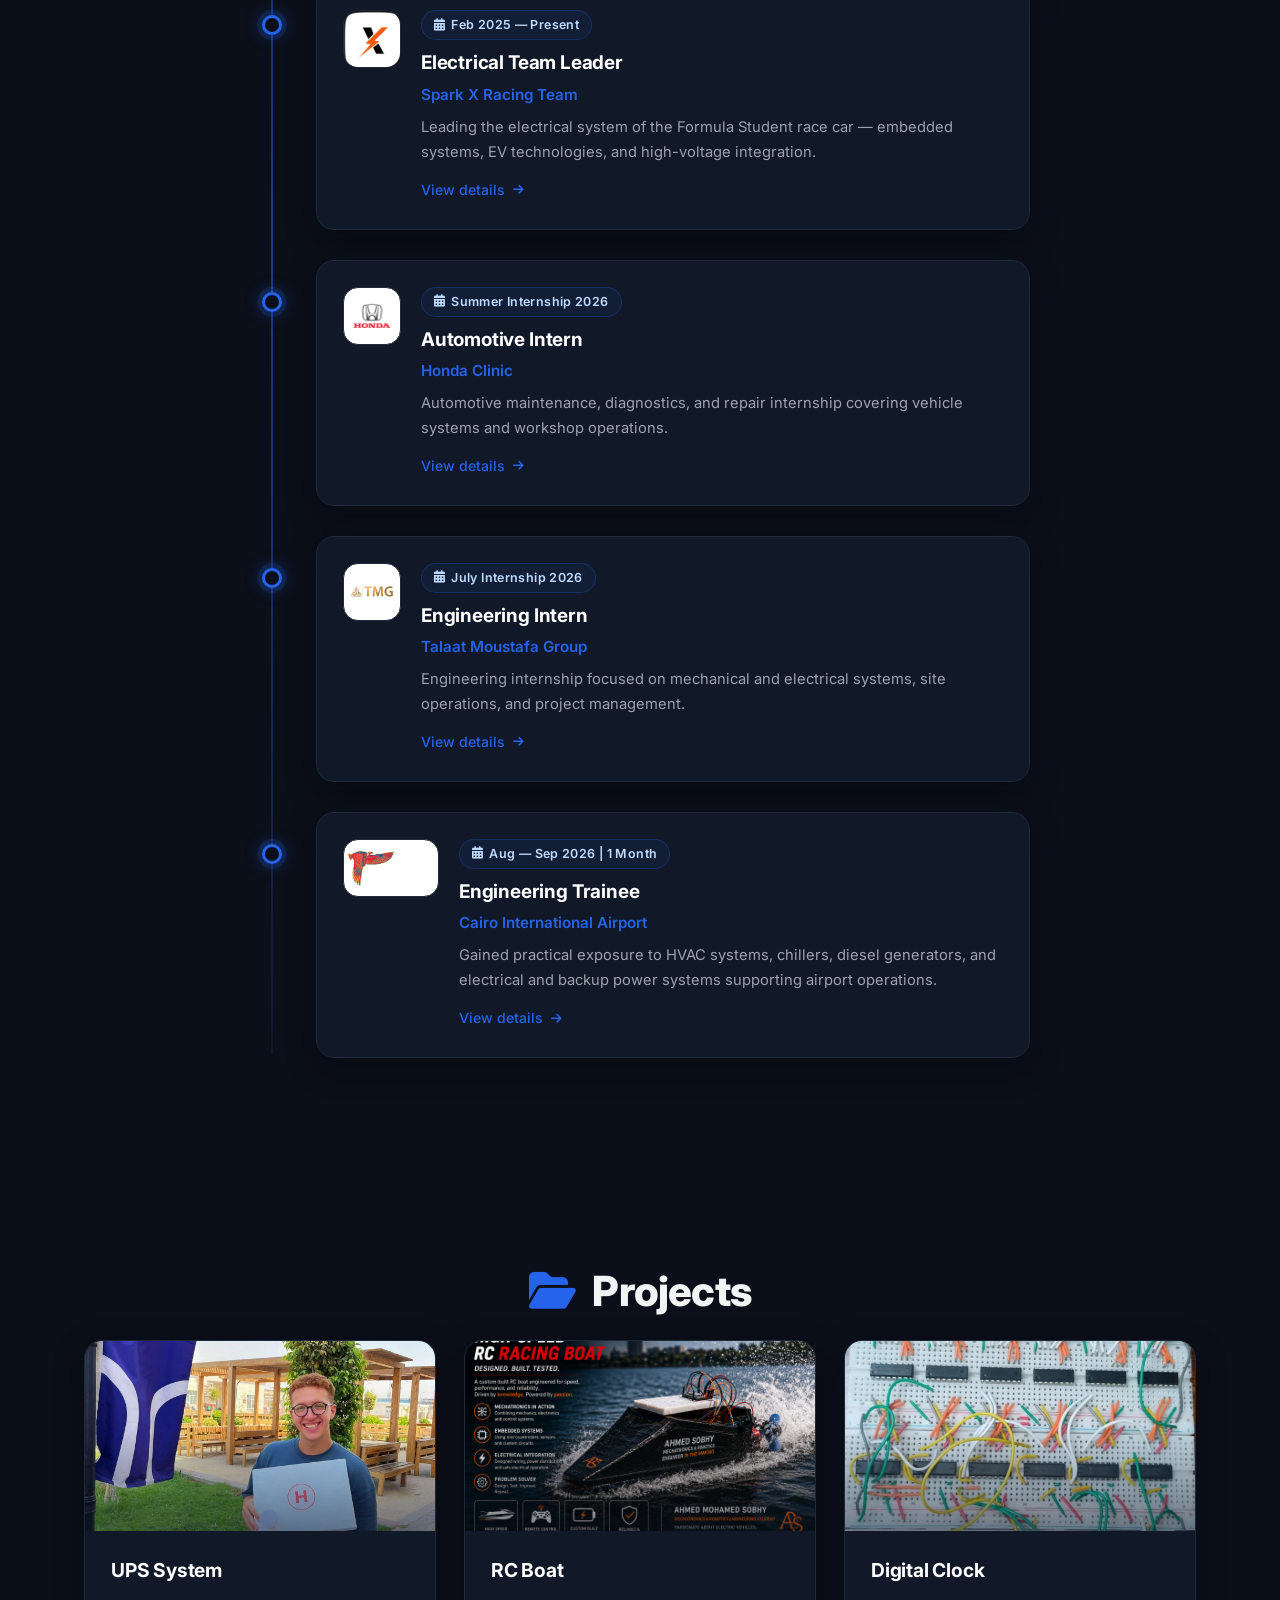
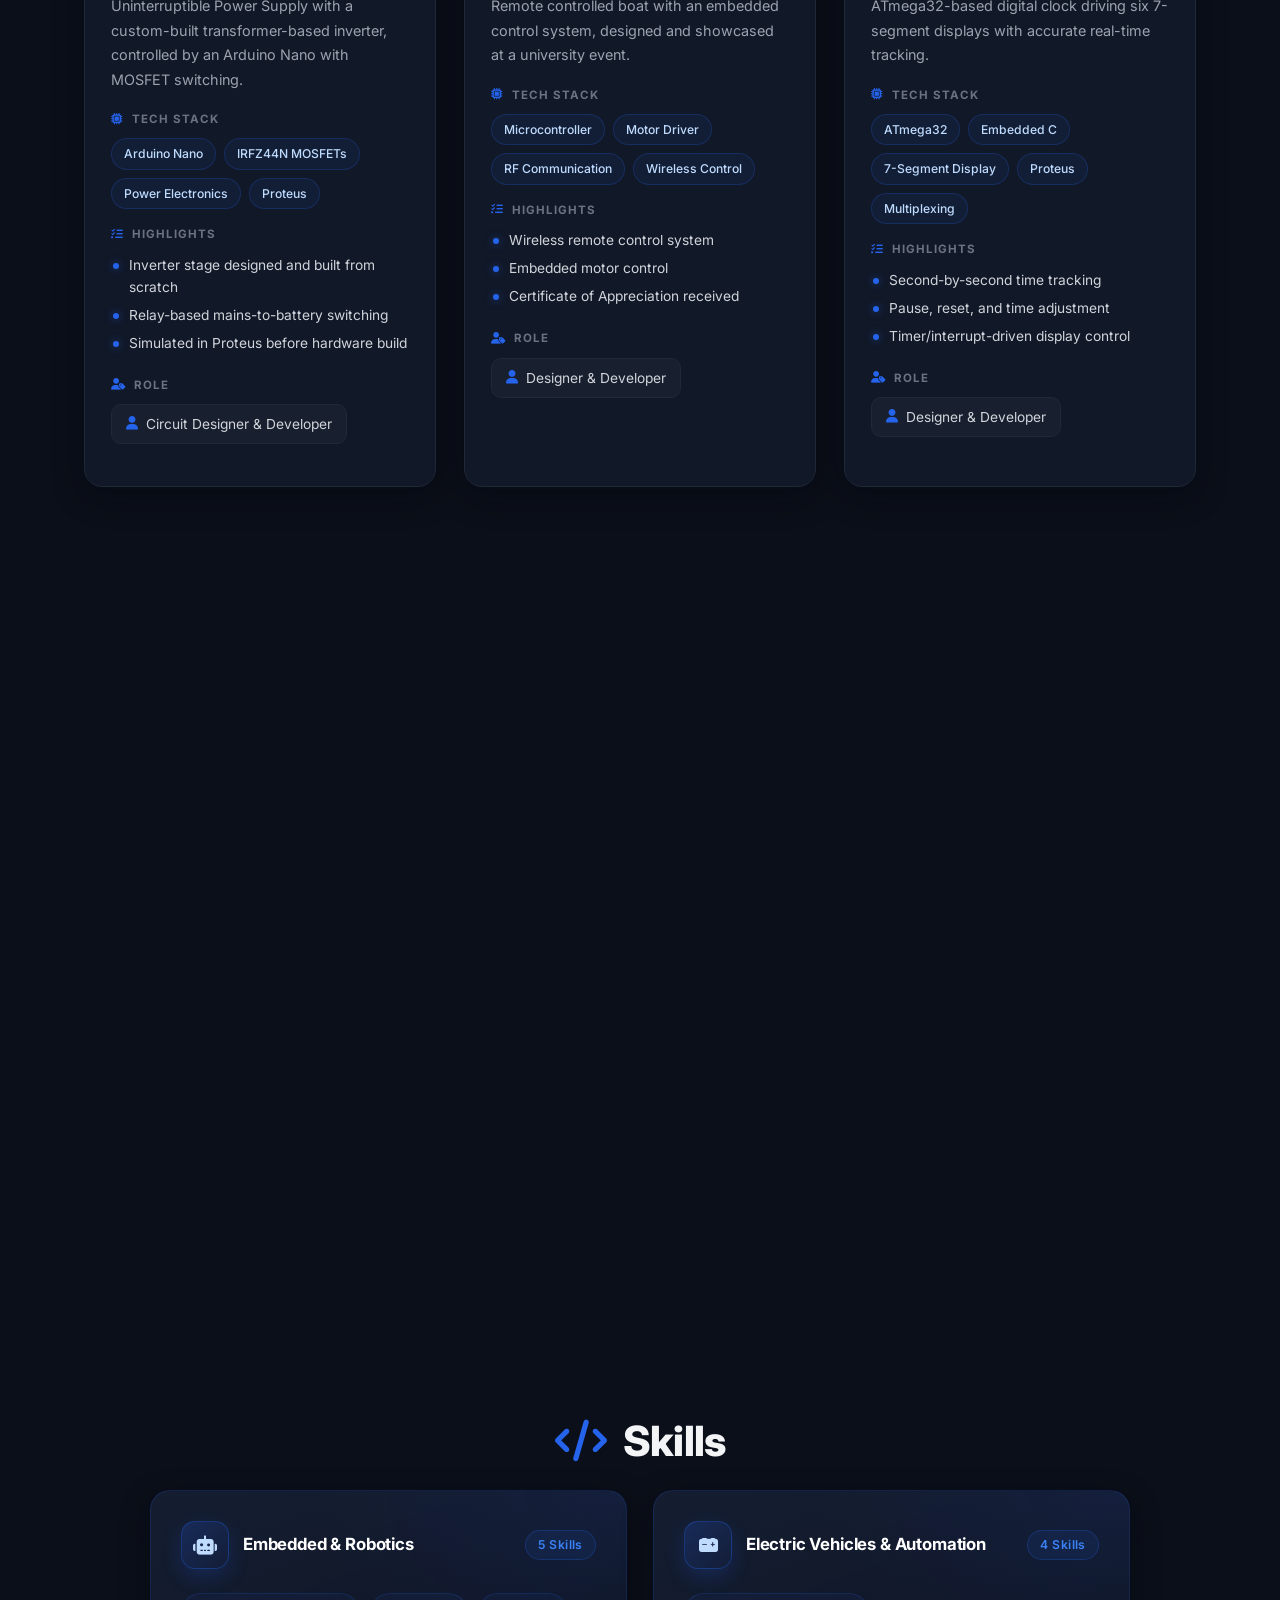
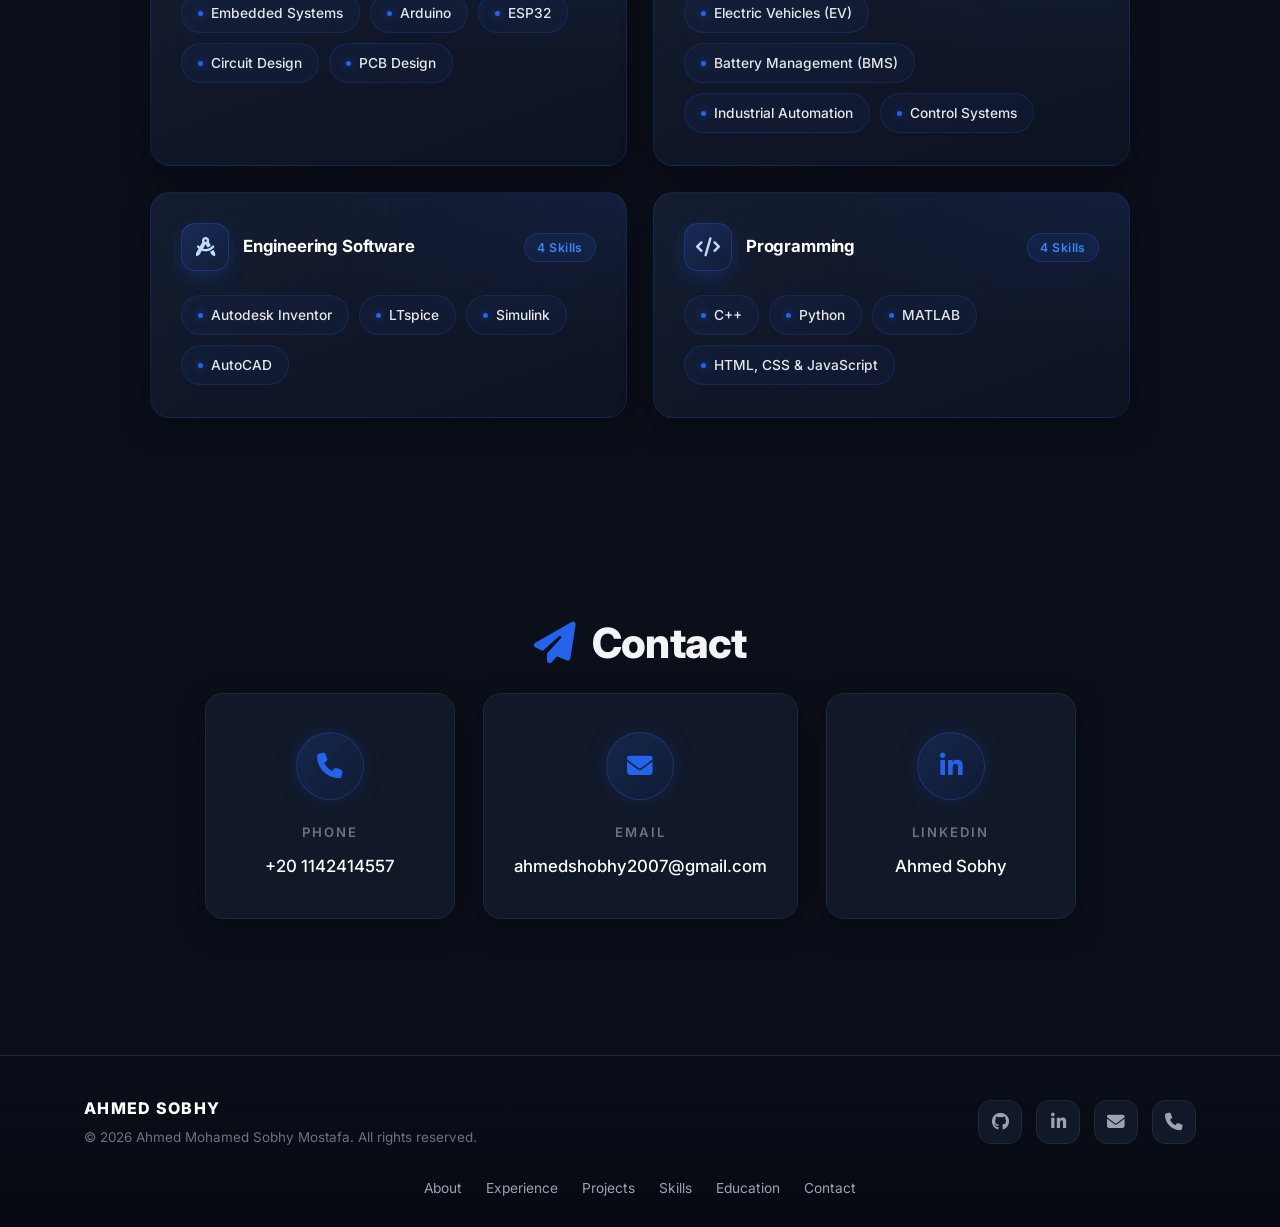
==== commit a1465e31: "update" ====
--- a/index.html
+++ b/index.html
@@ -668,6 +668,8 @@
     .timeline-icon img { width: 100%; height: 100%; object-fit: cover; }
     .timeline-icon.light { background: #fff; }
     .timeline-icon.light img { object-fit: contain; padding: 6px; }
+    .timeline-icon.timeline-icon-wide { width: 96px; }
+    .timeline-icon.timeline-icon-wide img { object-fit: contain; padding: 4px; }
     .exp-body { flex: 1; min-width: 0; }
     .exp-meta {
       display: flex;
@@ -1115,6 +1117,7 @@
       .timeline-dot { left: 8px; width: 18px; height: 18px; }
       .timeline-card { flex-direction: column; gap: 16px; }
       .timeline-icon { width: 54px; height: 54px; }
+      .timeline-icon.timeline-icon-wide { width: 90px; }
       .back-to-top { right: 90px; }
     }
     @media (max-width: 640px) {
@@ -1581,20 +1584,21 @@
           </a>
         </div>
 
-        <!-- EGYPTAIR -->
+        <!-- CAIRO INTERNATIONAL AIRPORT -->
         <div class="timeline-item fade-up delay-6">
           <div class="timeline-dot"></div>
-          <div class="card card-hover timeline-card" onclick="alert('Coming soon.');" style="cursor:pointer;">
-            <div class="timeline-icon light"><img src="egyptair-logo.png" alt="EgyptAir" /></div>
+          <a href="airport-details.html" class="card card-hover timeline-card">
+            <div class="timeline-icon light timeline-icon-wide"><img src="airport-logo.png" alt="Cairo International Airport" /></div>
             <div class="exp-body">
               <div class="exp-meta">
-                <span class="exp-badge">Current</span>
+                <span class="timeline-date"><i class="fas fa-calendar-alt"></i> Aug &mdash; Sep 2026 | 1 Month</span>
               </div>
-              <div class="exp-title">Intern</div>
-              <div class="exp-company">EgyptAir</div>
-              <p class="exp-desc">Details coming soon.</p>
-            </div>
-          </div>
+              <div class="exp-title">Engineering Trainee</div>
+              <div class="exp-company">Cairo International Airport</div>
+              <p class="exp-desc">Gained practical exposure to HVAC systems, chillers, diesel generators, and electrical and backup power systems supporting airport operations.</p>
+              <span class="exp-link">View details <i class="fas fa-arrow-right"></i></span>
+            </div>
+          </a>
         </div>
 
       </div>
